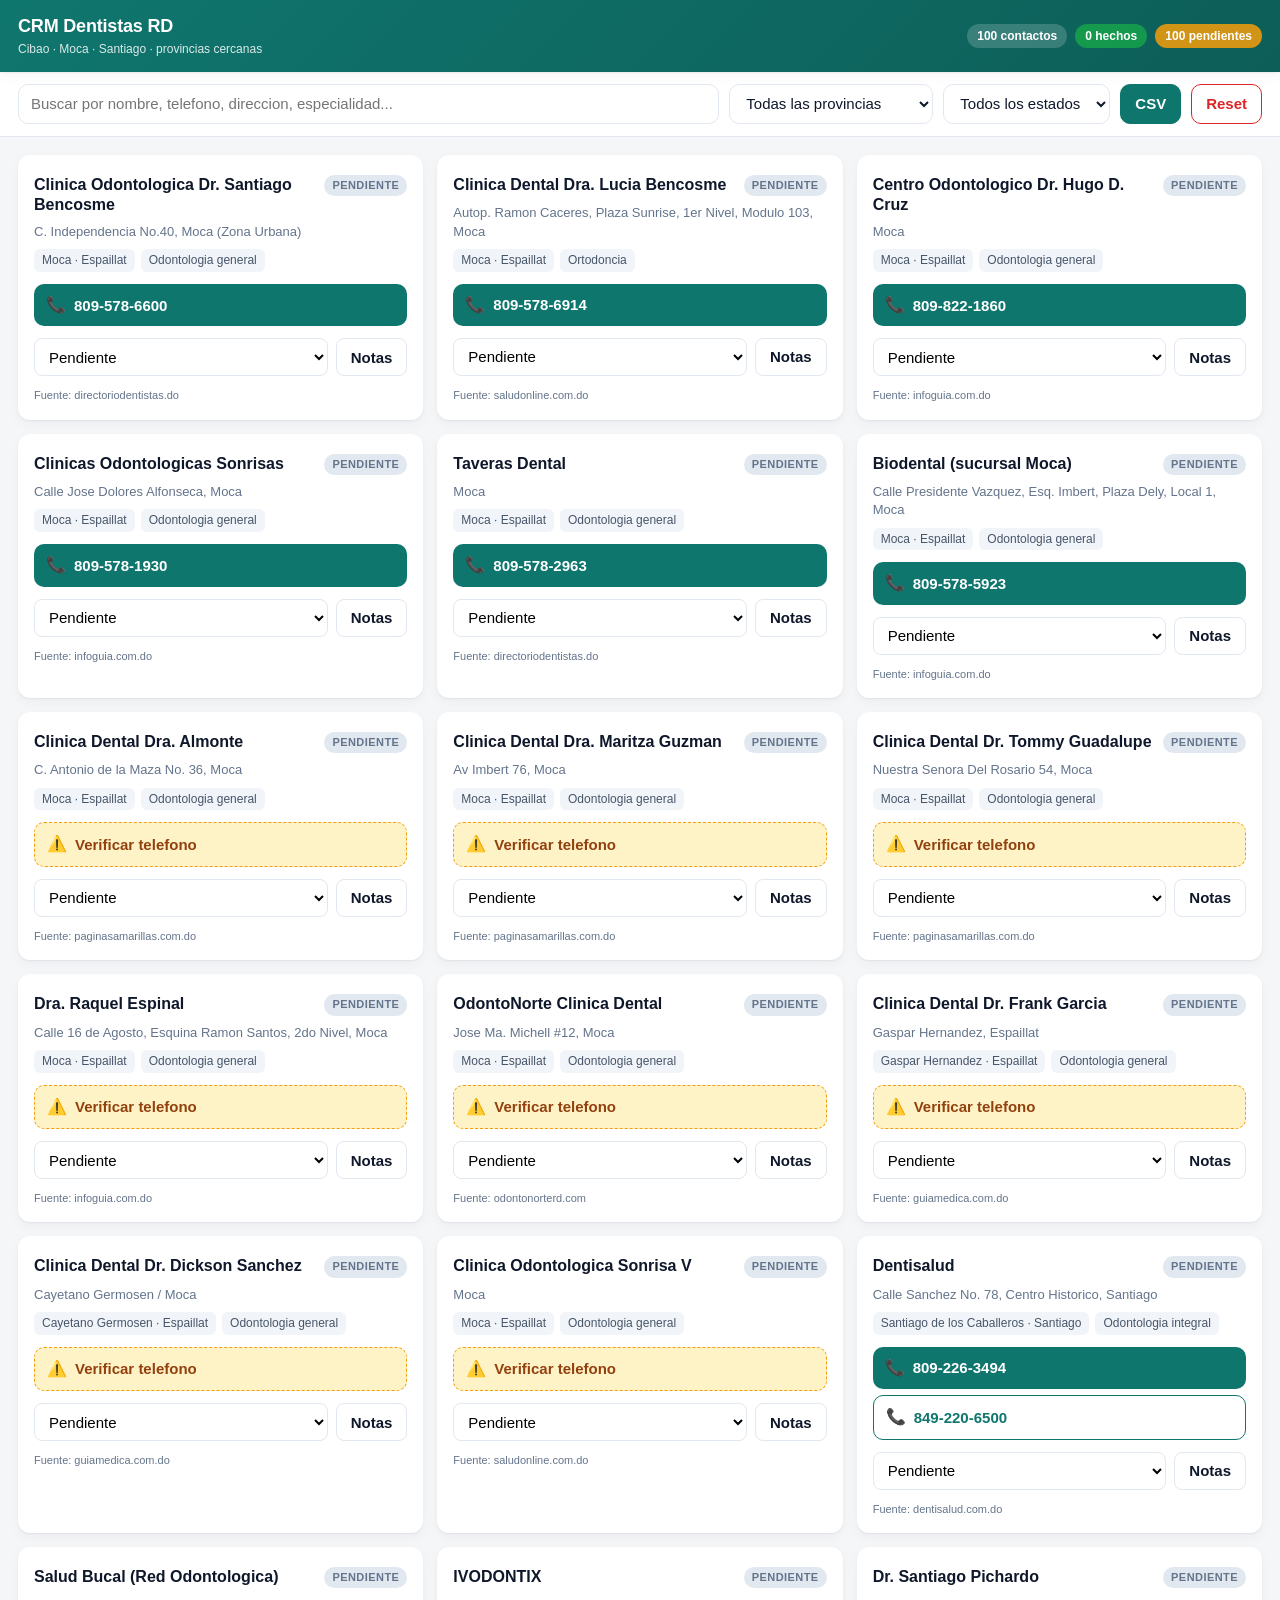
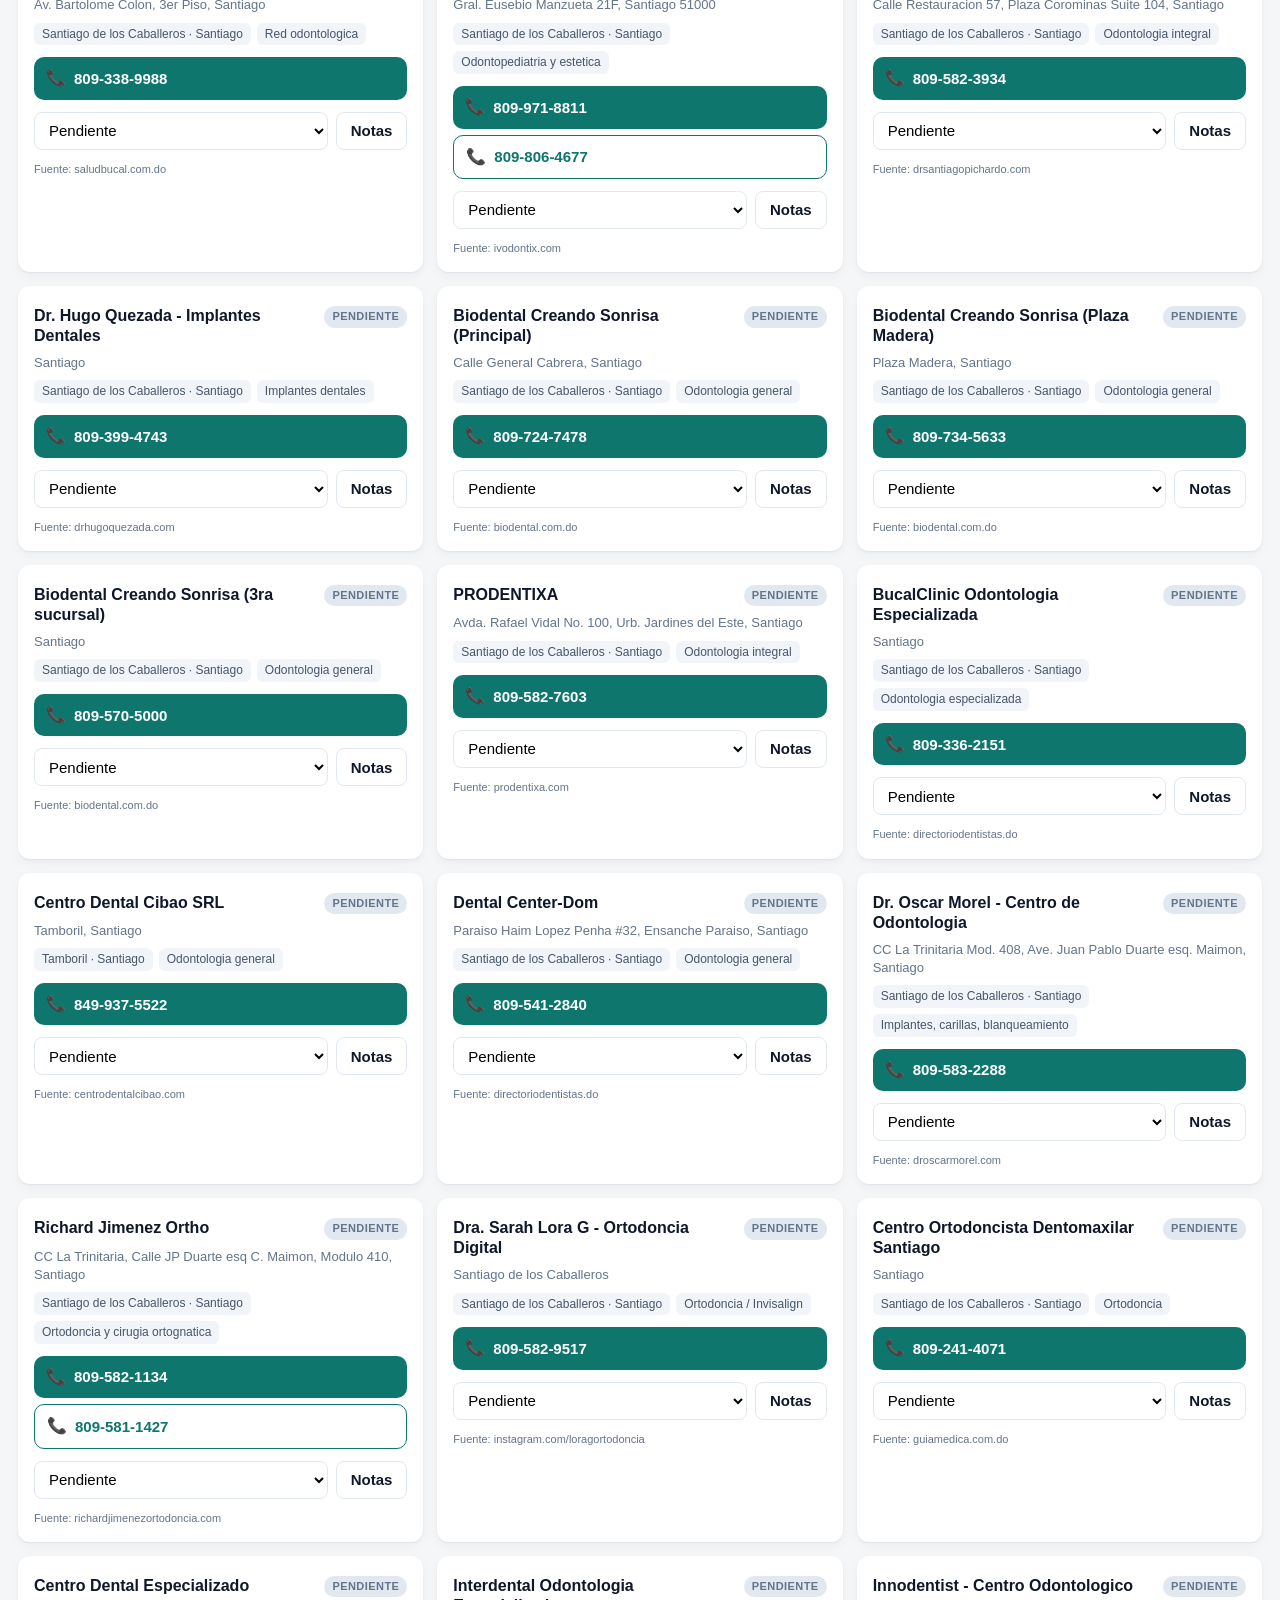
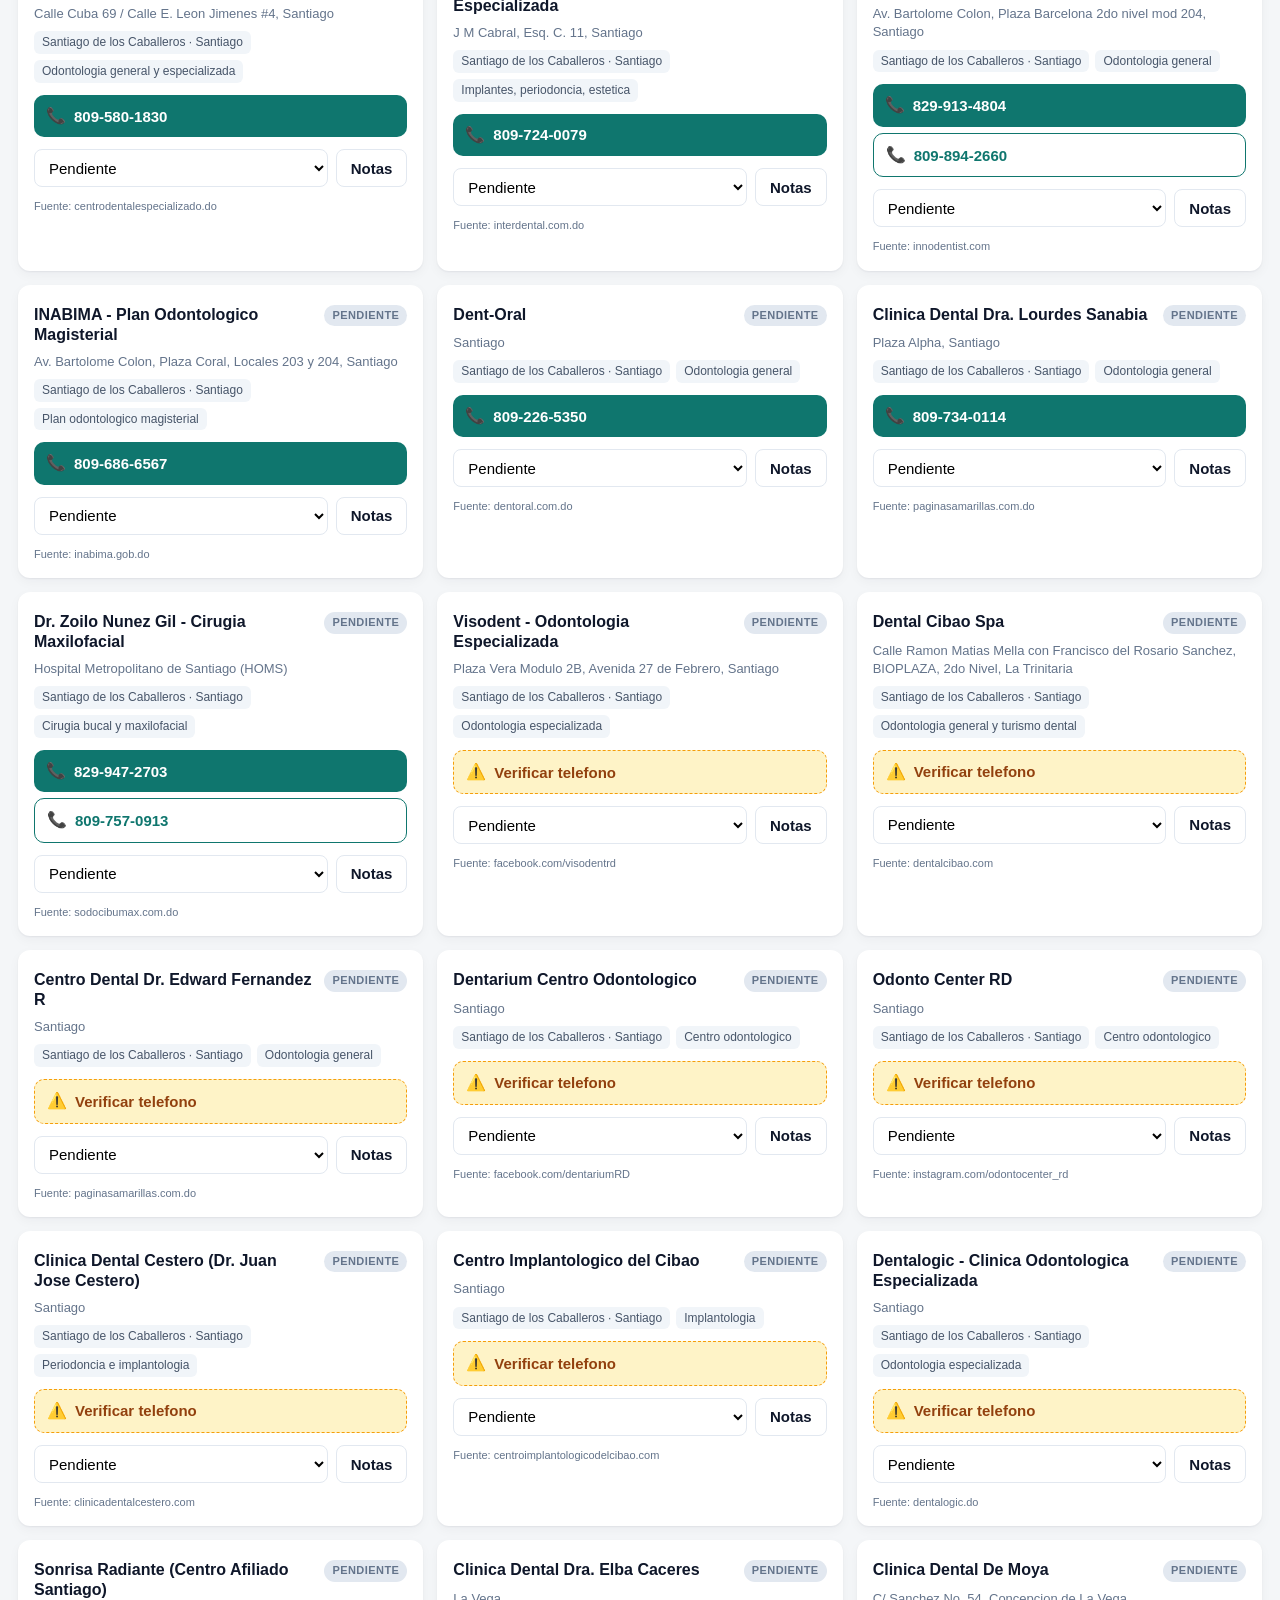
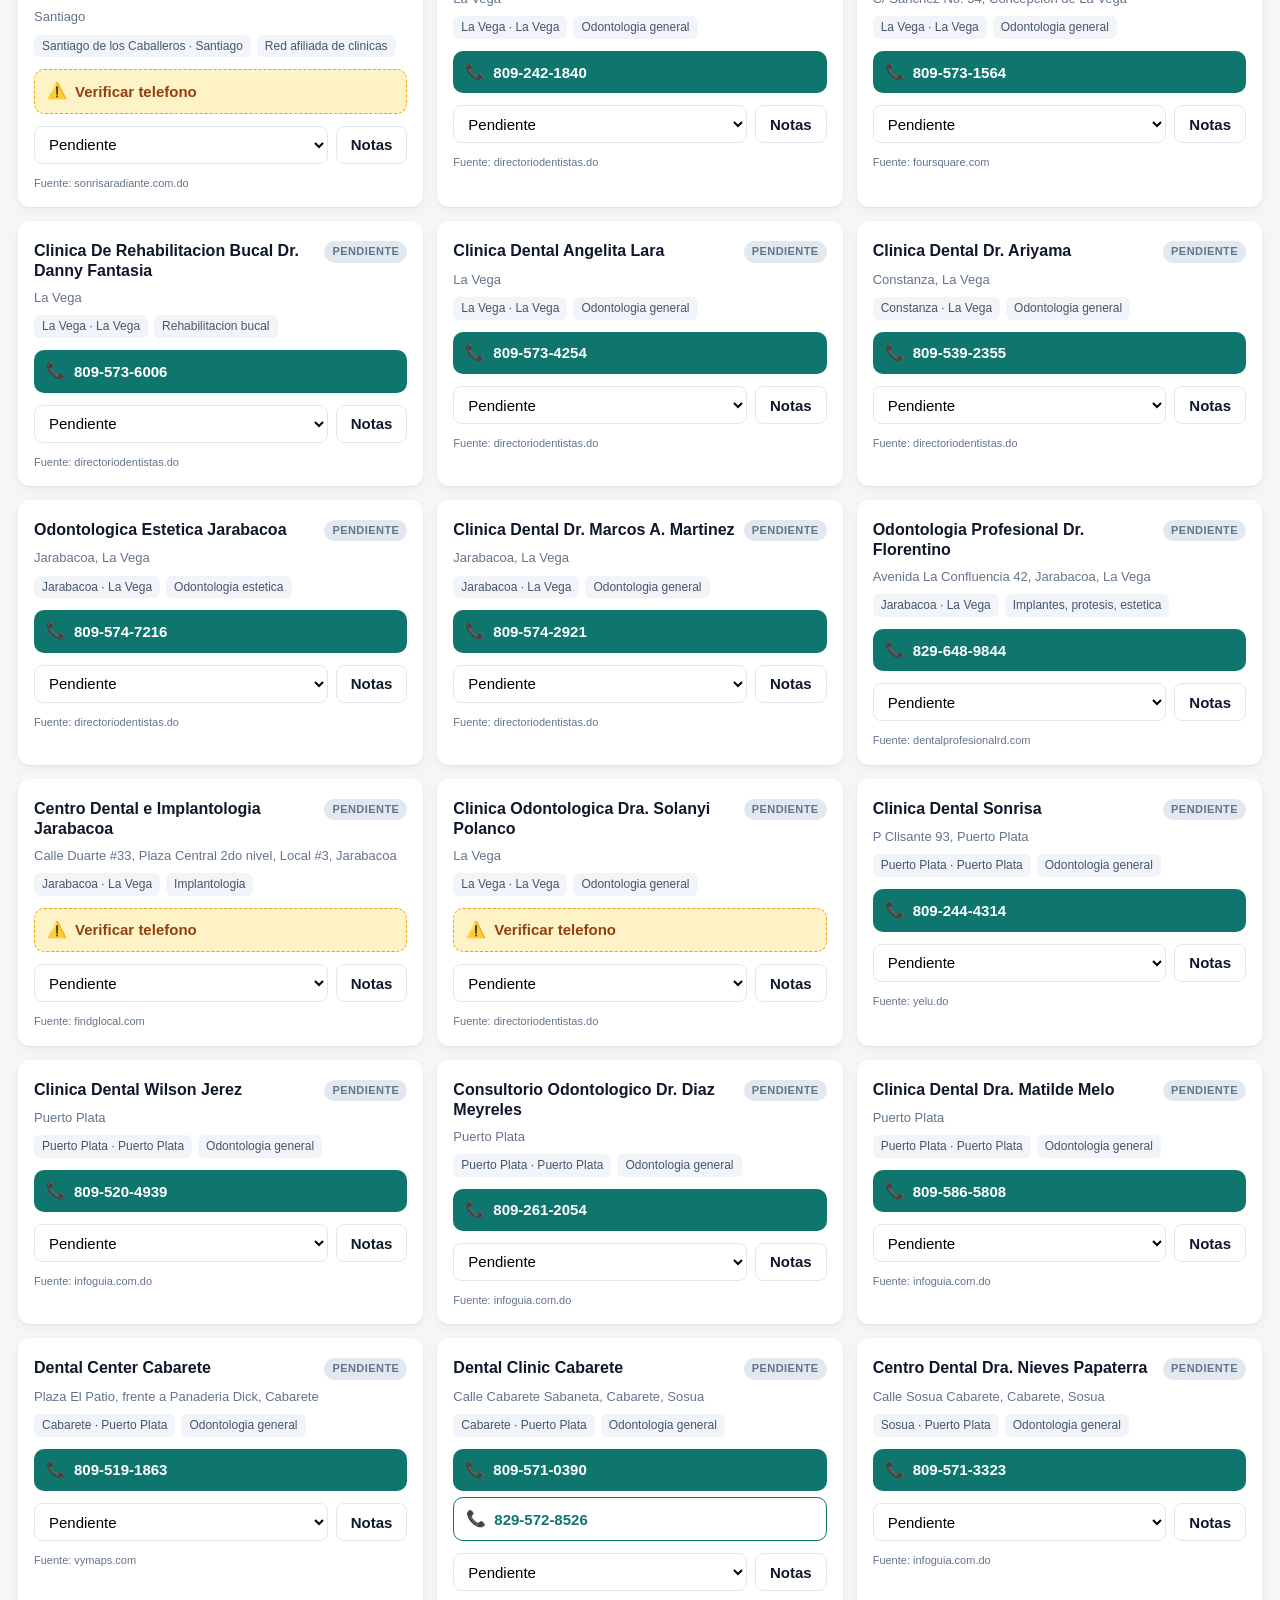
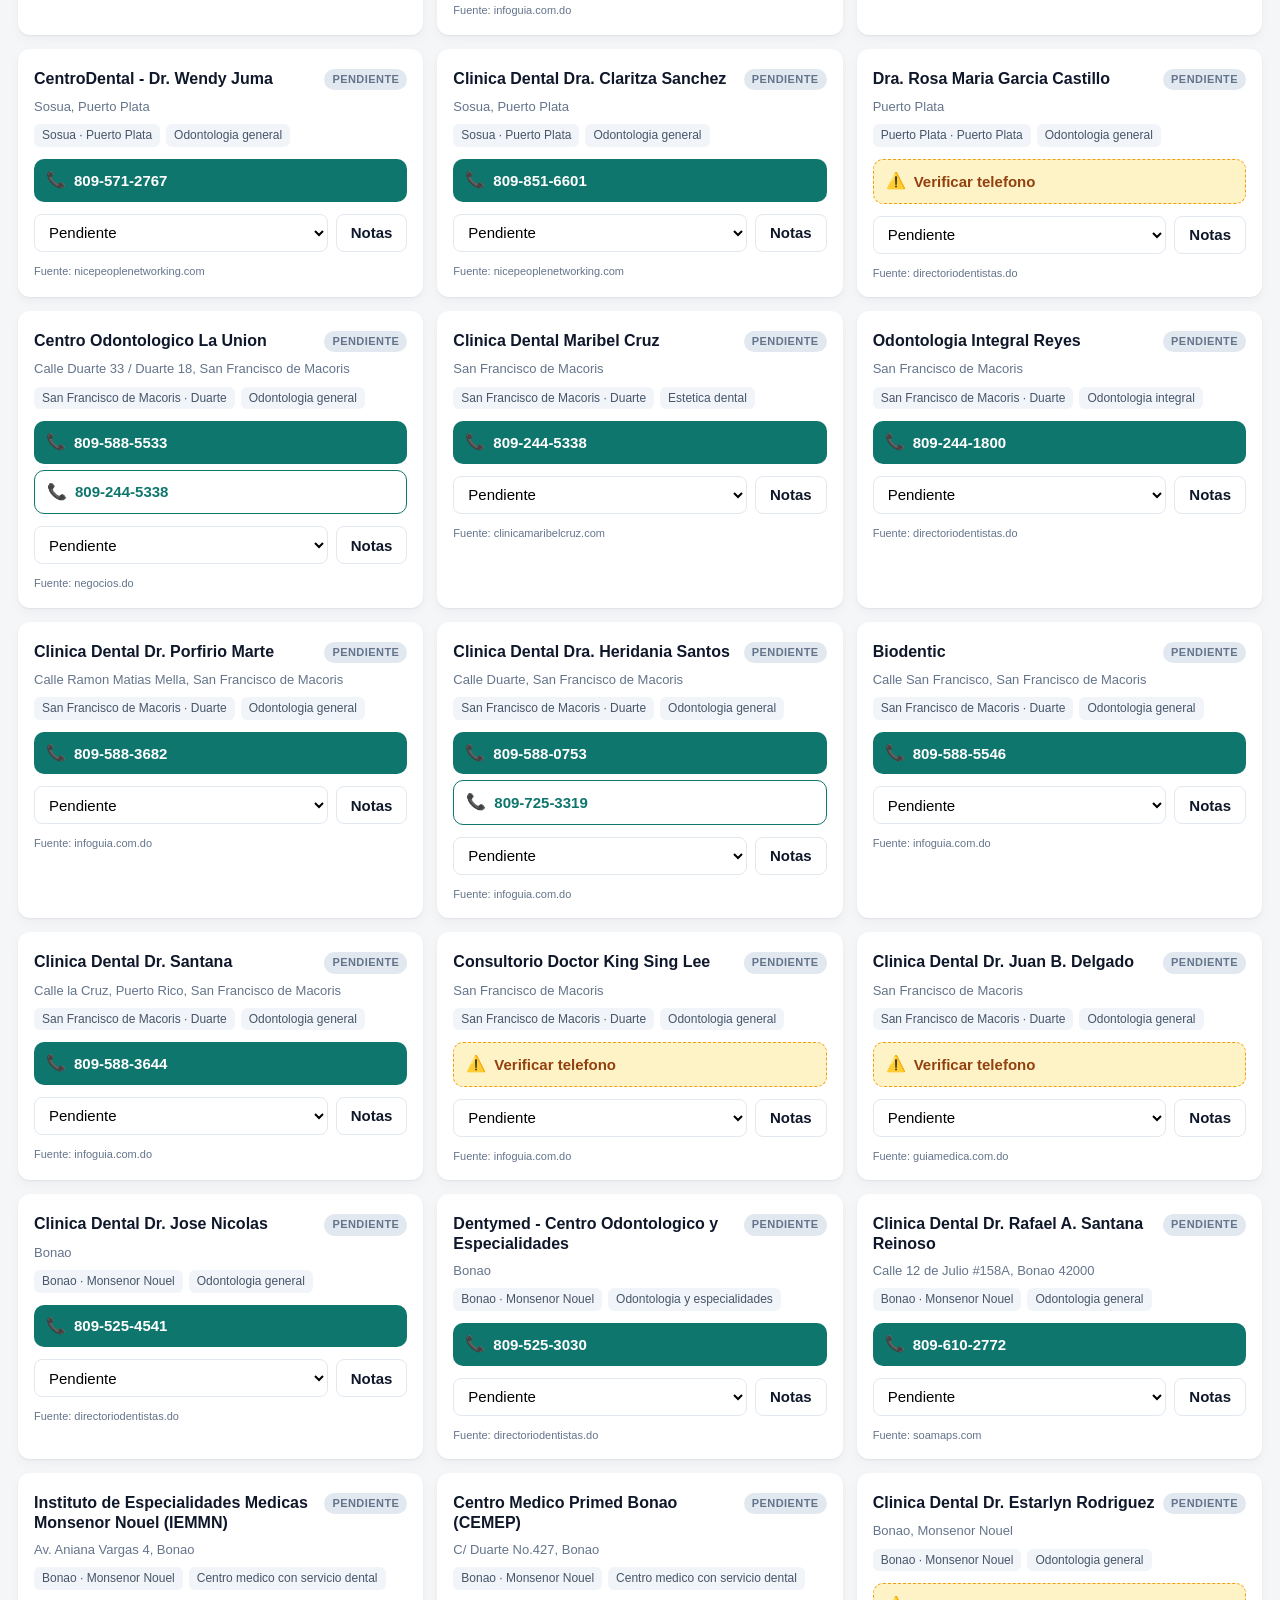
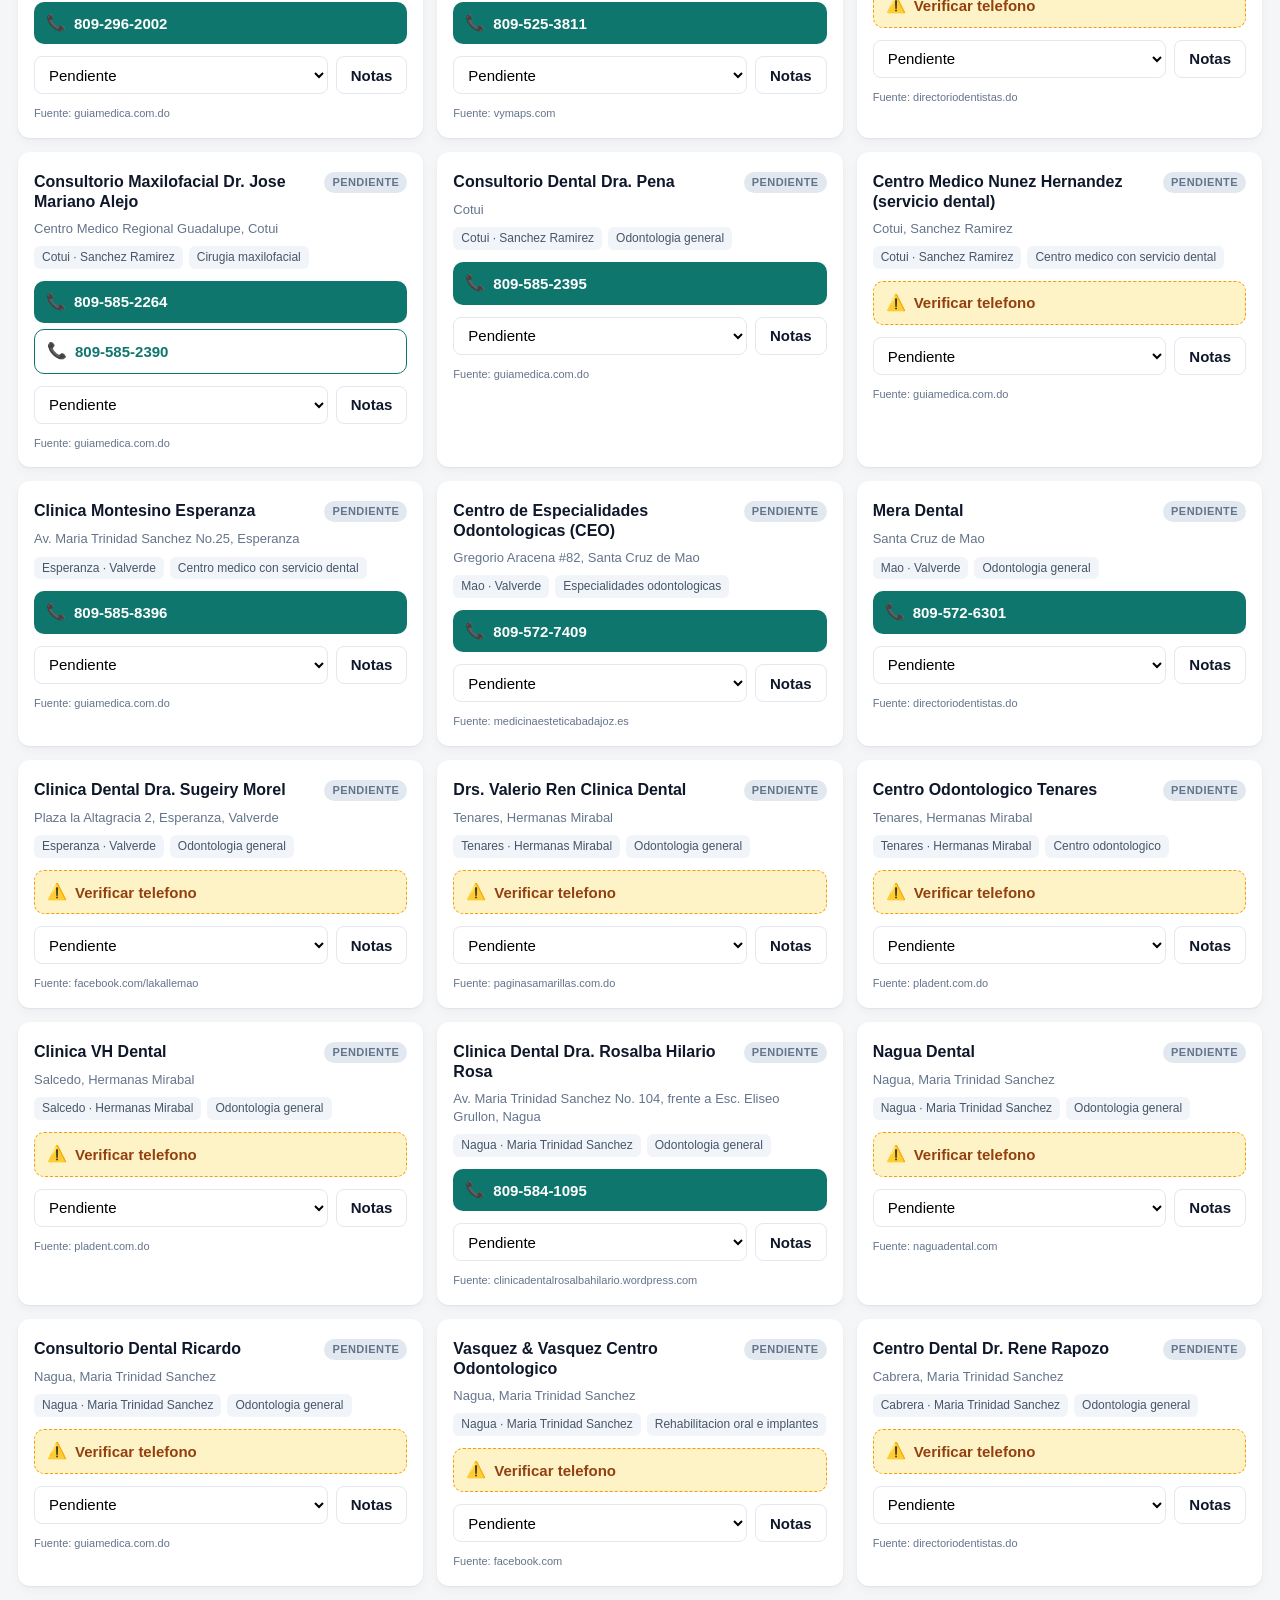
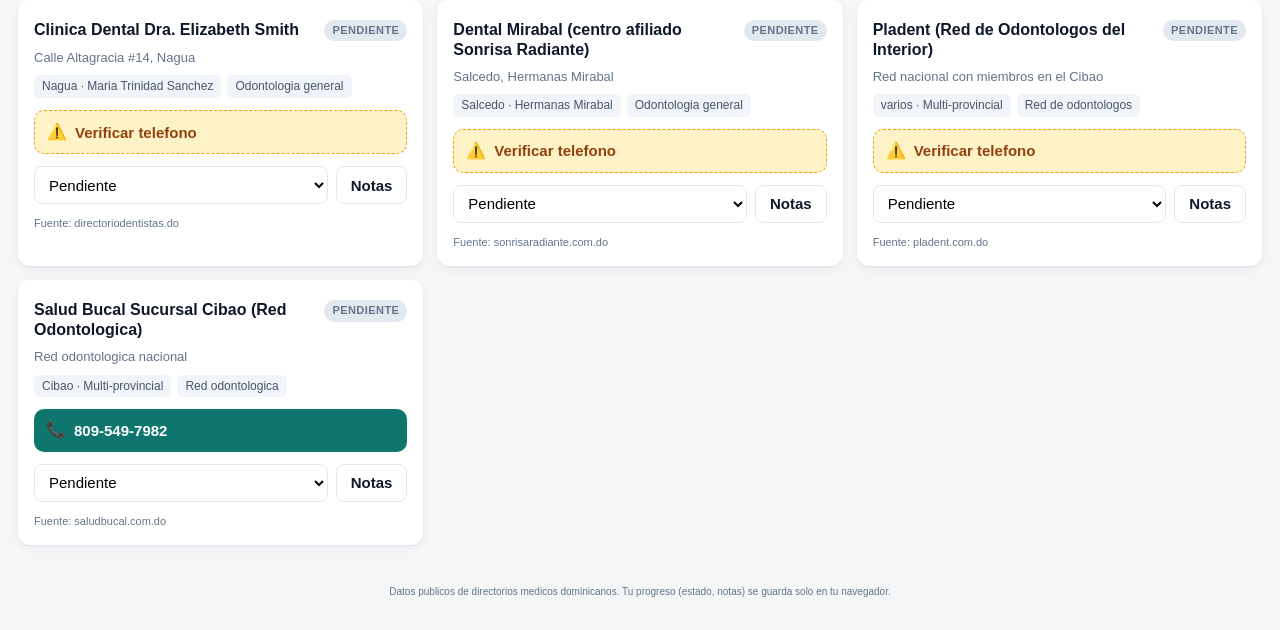
==== crm/crm-standalone.html @ d3da60c8 "Agregar crm-standalone.html (CRM en un solo archivo) Variante autocontenida: HTML+CSS+JS+dataset emb" ====
<!DOCTYPE html>
<html lang="es">
<head>
    <meta charset="UTF-8">
    <meta name="viewport" content="width=device-width, initial-scale=1.0, user-scalable=no">
    <meta name="theme-color" content="#0f766e">
    <title>CRM Dentistas RD &middot; Cibao</title>
    <link rel="icon" href="data:image/svg+xml,%3Csvg xmlns=%22http://www.w3.org/2000/svg%22 viewBox=%220 0 100 100%22%3E%3Ctext y=%22.9em%22 font-size=%2290%22%3E🦷%3C/text%3E%3C/svg%3E">
    <style>
:root {
    --bg: #f4f6f8;
    --surface: #ffffff;
    --text: #0f172a;
    --muted: #64748b;
    --border: #e2e8f0;
    --primary: #0f766e;
    --primary-dark: #0d5e58;
    --accent: #2563eb;
    --ok: #16a34a;
    --warn: #f59e0b;
    --danger: #dc2626;
    --info: #0ea5e9;
    --shadow: 0 1px 2px rgba(15, 23, 42, .06), 0 4px 12px rgba(15, 23, 42, .04);
    --radius: 12px;
}

* { box-sizing: border-box; }

html, body {
    margin: 0;
    padding: 0;
    background: var(--bg);
    color: var(--text);
    font-family: -apple-system, BlinkMacSystemFont, "Segoe UI", Roboto, Helvetica, Arial, sans-serif;
    font-size: 15px;
    line-height: 1.4;
}

.topbar {
    background: linear-gradient(135deg, var(--primary) 0%, var(--primary-dark) 100%);
    color: #fff;
    padding: 14px 18px;
    display: flex;
    flex-wrap: wrap;
    justify-content: space-between;
    align-items: center;
    gap: 12px;
    position: sticky;
    top: 0;
    z-index: 50;
    box-shadow: var(--shadow);
}

.topbar h1 {
    margin: 0;
    font-size: 18px;
    font-weight: 700;
    letter-spacing: -0.01em;
}

.topbar__tagline {
    display: block;
    font-size: 12px;
    opacity: 0.85;
    margin-top: 2px;
}

.topbar__stats {
    display: flex;
    gap: 8px;
    flex-wrap: wrap;
}

.stat {
    background: rgba(255, 255, 255, 0.18);
    padding: 4px 10px;
    border-radius: 999px;
    font-size: 12px;
    font-weight: 600;
}
.stat--ok    { background: rgba(22, 163, 74, .85); }
.stat--warn  { background: rgba(245, 158, 11, .85); }

.toolbar {
    background: var(--surface);
    padding: 12px 18px;
    display: flex;
    gap: 10px;
    flex-wrap: wrap;
    border-bottom: 1px solid var(--border);
    position: sticky;
    top: 62px;
    z-index: 40;
}

.toolbar__search,
.toolbar__select {
    height: 40px;
    padding: 0 12px;
    border: 1px solid var(--border);
    border-radius: 10px;
    background: #fff;
    font: inherit;
    color: var(--text);
    outline: none;
    transition: border-color .15s, box-shadow .15s;
}

.toolbar__search:focus,
.toolbar__select:focus {
    border-color: var(--primary);
    box-shadow: 0 0 0 3px rgba(15, 118, 110, .15);
}

.toolbar__search {
    flex: 1 1 320px;
    min-width: 220px;
}

.toolbar__btn {
    height: 40px;
    padding: 0 14px;
    border-radius: 10px;
    border: 1px solid var(--primary);
    background: var(--primary);
    color: #fff;
    font: inherit;
    font-weight: 600;
    cursor: pointer;
    transition: background .15s;
}
.toolbar__btn:hover { background: var(--primary-dark); }
.toolbar__btn--danger {
    background: #fff;
    color: var(--danger);
    border-color: var(--danger);
}
.toolbar__btn--danger:hover {
    background: var(--danger);
    color: #fff;
}

.grid {
    padding: 18px;
    display: grid;
    gap: 14px;
    grid-template-columns: repeat(auto-fill, minmax(320px, 1fr));
    max-width: 1400px;
    margin: 0 auto;
}

.card {
    background: var(--surface);
    border-radius: var(--radius);
    box-shadow: var(--shadow);
    padding: 16px;
    display: flex;
    flex-direction: column;
    gap: 8px;
    border-top: 4px solid transparent;
    transition: transform .12s, box-shadow .12s;
}
.card:hover { transform: translateY(-1px); box-shadow: 0 6px 18px rgba(15,23,42,.08); }

.card[data-estado="contactado"] { border-top-color: var(--info); }
.card[data-estado="agendado"]   { border-top-color: var(--ok); }
.card[data-estado="no_responde"]{ border-top-color: var(--warn); }
.card[data-estado="descartado"] { border-top-color: var(--danger); opacity: 0.7; }

.card__head {
    display: flex;
    justify-content: space-between;
    align-items: flex-start;
    gap: 8px;
}

.card__name {
    font-size: 16px;
    font-weight: 700;
    margin: 0;
    line-height: 1.25;
    color: var(--text);
}

.card__estado {
    font-size: 11px;
    font-weight: 700;
    padding: 3px 8px;
    border-radius: 999px;
    background: #e2e8f0;
    color: var(--muted);
    text-transform: uppercase;
    letter-spacing: 0.04em;
    white-space: nowrap;
    flex-shrink: 0;
}
.card[data-estado="contactado"]  .card__estado { background: rgba(14,165,233,.15); color: #0369a1; }
.card[data-estado="agendado"]    .card__estado { background: rgba(22,163,74,.15);  color: #166534; }
.card[data-estado="no_responde"] .card__estado { background: rgba(245,158,11,.18); color: #92400e; }
.card[data-estado="descartado"]  .card__estado { background: rgba(220,38,38,.15);  color: #991b1b; }

.card__direccion {
    color: var(--muted);
    margin: 0;
    font-size: 13px;
}

.card__meta {
    display: flex;
    gap: 6px;
    flex-wrap: wrap;
    margin: 0;
    font-size: 12px;
}

.card__meta span {
    background: #f1f5f9;
    color: #475569;
    padding: 3px 8px;
    border-radius: 6px;
    font-weight: 500;
}

.card__phones {
    display: flex;
    flex-direction: column;
    gap: 6px;
    margin-top: 4px;
}

.phone-link {
    display: flex;
    align-items: center;
    gap: 8px;
    padding: 10px 12px;
    background: var(--primary);
    color: #fff;
    text-decoration: none;
    border-radius: 10px;
    font-weight: 600;
    font-size: 15px;
    transition: background .15s, transform .1s;
}
.phone-link:hover  { background: var(--primary-dark); }
.phone-link:active { transform: scale(.98); }
.phone-link::before {
    content: "📞";
    font-size: 16px;
}
.phone-link--alt {
    background: #fff;
    color: var(--primary);
    border: 1px solid var(--primary);
}
.phone-link--alt:hover {
    background: var(--primary);
    color: #fff;
}
.phone-link--missing {
    background: #fef3c7;
    color: #92400e;
    cursor: not-allowed;
    pointer-events: none;
    border: 1px dashed #f59e0b;
}
.phone-link--missing::before { content: "⚠️"; }

.card__actions {
    display: flex;
    gap: 8px;
    margin-top: 4px;
}

.card__estadoSelect {
    flex: 1;
    height: 38px;
    padding: 0 10px;
    border: 1px solid var(--border);
    border-radius: 8px;
    background: #fff;
    font: inherit;
    cursor: pointer;
}

.card__notasBtn {
    height: 38px;
    padding: 0 14px;
    background: #fff;
    border: 1px solid var(--border);
    border-radius: 8px;
    font: inherit;
    font-weight: 600;
    color: var(--text);
    cursor: pointer;
}
.card__notasBtn:hover { background: #f1f5f9; }
.card__notasBtn[aria-pressed="true"] {
    background: var(--accent);
    color: #fff;
    border-color: var(--accent);
}

.card__notas {
    width: 100%;
    min-height: 70px;
    padding: 10px;
    border: 1px solid var(--border);
    border-radius: 8px;
    font: inherit;
    resize: vertical;
    margin-top: 4px;
}
.card__notas:focus {
    outline: none;
    border-color: var(--primary);
    box-shadow: 0 0 0 3px rgba(15, 118, 110, .15);
}

.card__fuente {
    color: var(--muted);
    font-size: 11px;
    margin-top: 4px;
}

.bottombar {
    text-align: center;
    color: var(--muted);
    padding: 20px 18px 30px;
    font-size: 12px;
}

.empty {
    grid-column: 1 / -1;
    text-align: center;
    color: var(--muted);
    padding: 60px 20px;
    font-size: 15px;
}

@media (max-width: 600px) {
    .topbar { padding: 12px 14px; }
    .topbar h1 { font-size: 16px; }
    .toolbar { padding: 10px 14px; top: 70px; }
    .grid { padding: 14px; gap: 12px; }
    .card { padding: 14px; }
    .card__name { font-size: 15px; }
}

</style>
</head>
<body>
    <header class="topbar">
        <div class="topbar__brand">
            <h1>CRM Dentistas RD</h1>
            <span class="topbar__tagline">Cibao &middot; Moca &middot; Santiago &middot; provincias cercanas</span>
        </div>
        <div class="topbar__stats">
            <span class="stat" id="statTotal">0 contactos</span>
            <span class="stat stat--ok" id="statHechos">0 hechos</span>
            <span class="stat stat--warn" id="statPendientes">0 pendientes</span>
        </div>
    </header>

    <section class="toolbar">
        <input
            type="search"
            id="search"
            class="toolbar__search"
            placeholder="Buscar por nombre, telefono, direccion, especialidad..."
            autocomplete="off">
        <select id="filterProvincia" class="toolbar__select"></select>
        <select id="filterEstado" class="toolbar__select">
            <option value="">Todos los estados</option>
            <option value="pendiente">Pendiente</option>
            <option value="contactado">Contactado</option>
            <option value="agendado">Agendado</option>
            <option value="no_responde">No responde</option>
            <option value="descartado">Descartado</option>
        </select>
        <button id="btnExport" class="toolbar__btn" title="Exportar a CSV">CSV</button>
        <button id="btnReset" class="toolbar__btn toolbar__btn--danger" title="Borrar mi historial">Reset</button>
    </section>

    <main id="grid" class="grid"></main>

    <template id="cardTemplate">
        <article class="card" data-id="">
            <header class="card__head">
                <h2 class="card__name"></h2>
                <span class="card__estado"></span>
            </header>
            <p class="card__direccion"></p>
            <p class="card__meta">
                <span class="card__provincia"></span>
                <span class="card__especialidad"></span>
            </p>
            <div class="card__phones"></div>
            <div class="card__actions">
                <select class="card__estadoSelect">
                    <option value="pendiente">Pendiente</option>
                    <option value="contactado">Contactado</option>
                    <option value="agendado">Agendado</option>
                    <option value="no_responde">No responde</option>
                    <option value="descartado">Descartado</option>
                </select>
                <button class="card__notasBtn">Notas</button>
            </div>
            <textarea class="card__notas" placeholder="Notas de la llamada..." hidden></textarea>
            <small class="card__fuente"></small>
        </article>
    </template>

    <footer class="bottombar">
        <small>
            Datos publicos de directorios medicos dominicanos.
            Tu progreso (estado, notas) se guarda solo en tu navegador.
        </small>
    </footer>

    <script id="dentistsData" type="application/json">{
  "generated": "2026-05-19",
  "total": 100,
  "fuentes": [
    "directoriodentistas.do",
    "paginasamarillas.com.do",
    "infoguia.com.do",
    "guiamedica.com.do",
    "yelu.do",
    "saludonline.com.do",
    "1411.com.do",
    "sitios oficiales de las clinicas"
  ],
  "nota": "Datos publicos recolectados de directorios medicos dominicanos. Telefonos marcados 'verificar' no aparecian explicitos en el snippet de la fuente — corrobora antes de llamar. Algunos sitios ofrecen WhatsApp tambien.",
  "dentistas": [
    {"id": 1, "nombre": "Clinica Odontologica Dr. Santiago Bencosme", "telefono": "809-578-6600", "telefono_alt": "", "direccion": "C. Independencia No.40, Moca (Zona Urbana)", "ciudad": "Moca", "provincia": "Espaillat", "especialidad": "Odontologia general", "fuente": "directoriodentistas.do"},
    {"id": 2, "nombre": "Clinica Dental Dra. Lucia Bencosme", "telefono": "809-578-6914", "telefono_alt": "", "direccion": "Autop. Ramon Caceres, Plaza Sunrise, 1er Nivel, Modulo 103, Moca", "ciudad": "Moca", "provincia": "Espaillat", "especialidad": "Ortodoncia", "fuente": "saludonline.com.do"},
    {"id": 3, "nombre": "Centro Odontologico Dr. Hugo D. Cruz", "telefono": "809-822-1860", "telefono_alt": "", "direccion": "Moca", "ciudad": "Moca", "provincia": "Espaillat", "especialidad": "Odontologia general", "fuente": "infoguia.com.do"},
    {"id": 4, "nombre": "Clinicas Odontologicas Sonrisas", "telefono": "809-578-1930", "telefono_alt": "", "direccion": "Calle Jose Dolores Alfonseca, Moca", "ciudad": "Moca", "provincia": "Espaillat", "especialidad": "Odontologia general", "fuente": "infoguia.com.do"},
    {"id": 5, "nombre": "Taveras Dental", "telefono": "809-578-2963", "telefono_alt": "", "direccion": "Moca", "ciudad": "Moca", "provincia": "Espaillat", "especialidad": "Odontologia general", "fuente": "directoriodentistas.do"},
    {"id": 6, "nombre": "Biodental (sucursal Moca)", "telefono": "809-578-5923", "telefono_alt": "", "direccion": "Calle Presidente Vazquez, Esq. Imbert, Plaza Dely, Local 1, Moca", "ciudad": "Moca", "provincia": "Espaillat", "especialidad": "Odontologia general", "fuente": "infoguia.com.do"},
    {"id": 7, "nombre": "Clinica Dental Dra. Almonte", "telefono": "verificar", "telefono_alt": "", "direccion": "C. Antonio de la Maza No. 36, Moca", "ciudad": "Moca", "provincia": "Espaillat", "especialidad": "Odontologia general", "fuente": "paginasamarillas.com.do"},
    {"id": 8, "nombre": "Clinica Dental Dra. Maritza Guzman", "telefono": "verificar", "telefono_alt": "", "direccion": "Av Imbert 76, Moca", "ciudad": "Moca", "provincia": "Espaillat", "especialidad": "Odontologia general", "fuente": "paginasamarillas.com.do"},
    {"id": 9, "nombre": "Clinica Dental Dr. Tommy Guadalupe", "telefono": "verificar", "telefono_alt": "", "direccion": "Nuestra Senora Del Rosario 54, Moca", "ciudad": "Moca", "provincia": "Espaillat", "especialidad": "Odontologia general", "fuente": "paginasamarillas.com.do"},
    {"id": 10, "nombre": "Dra. Raquel Espinal", "telefono": "verificar", "telefono_alt": "", "direccion": "Calle 16 de Agosto, Esquina Ramon Santos, 2do Nivel, Moca", "ciudad": "Moca", "provincia": "Espaillat", "especialidad": "Odontologia general", "fuente": "infoguia.com.do"},
    {"id": 11, "nombre": "OdontoNorte Clinica Dental", "telefono": "verificar", "telefono_alt": "", "direccion": "Jose Ma. Michell #12, Moca", "ciudad": "Moca", "provincia": "Espaillat", "especialidad": "Odontologia general", "fuente": "odontonorterd.com"},
    {"id": 12, "nombre": "Clinica Dental Dr. Frank Garcia", "telefono": "verificar", "telefono_alt": "", "direccion": "Gaspar Hernandez, Espaillat", "ciudad": "Gaspar Hernandez", "provincia": "Espaillat", "especialidad": "Odontologia general", "fuente": "guiamedica.com.do"},
    {"id": 13, "nombre": "Clinica Dental Dr. Dickson Sanchez", "telefono": "verificar", "telefono_alt": "", "direccion": "Cayetano Germosen / Moca", "ciudad": "Cayetano Germosen", "provincia": "Espaillat", "especialidad": "Odontologia general", "fuente": "guiamedica.com.do"},
    {"id": 14, "nombre": "Clinica Odontologica Sonrisa V", "telefono": "verificar", "telefono_alt": "", "direccion": "Moca", "ciudad": "Moca", "provincia": "Espaillat", "especialidad": "Odontologia general", "fuente": "saludonline.com.do"},

    {"id": 15, "nombre": "Dentisalud", "telefono": "809-226-3494", "telefono_alt": "849-220-6500", "direccion": "Calle Sanchez No. 78, Centro Historico, Santiago", "ciudad": "Santiago de los Caballeros", "provincia": "Santiago", "especialidad": "Odontologia integral", "fuente": "dentisalud.com.do"},
    {"id": 16, "nombre": "Salud Bucal (Red Odontologica)", "telefono": "809-338-9988", "telefono_alt": "", "direccion": "Av. Bartolome Colon, 3er Piso, Santiago", "ciudad": "Santiago de los Caballeros", "provincia": "Santiago", "especialidad": "Red odontologica", "fuente": "saludbucal.com.do"},
    {"id": 17, "nombre": "IVODONTIX", "telefono": "809-971-8811", "telefono_alt": "809-806-4677", "direccion": "Gral. Eusebio Manzueta 21F, Santiago 51000", "ciudad": "Santiago de los Caballeros", "provincia": "Santiago", "especialidad": "Odontopediatria y estetica", "fuente": "ivodontix.com"},
    {"id": 18, "nombre": "Dr. Santiago Pichardo", "telefono": "809-582-3934", "telefono_alt": "", "direccion": "Calle Restauracion 57, Plaza Corominas Suite 104, Santiago", "ciudad": "Santiago de los Caballeros", "provincia": "Santiago", "especialidad": "Odontologia integral", "fuente": "drsantiagopichardo.com"},
    {"id": 19, "nombre": "Dr. Hugo Quezada - Implantes Dentales", "telefono": "809-399-4743", "telefono_alt": "", "direccion": "Santiago", "ciudad": "Santiago de los Caballeros", "provincia": "Santiago", "especialidad": "Implantes dentales", "fuente": "drhugoquezada.com"},
    {"id": 20, "nombre": "Biodental Creando Sonrisa (Principal)", "telefono": "809-724-7478", "telefono_alt": "", "direccion": "Calle General Cabrera, Santiago", "ciudad": "Santiago de los Caballeros", "provincia": "Santiago", "especialidad": "Odontologia general", "fuente": "biodental.com.do"},
    {"id": 21, "nombre": "Biodental Creando Sonrisa (Plaza Madera)", "telefono": "809-734-5633", "telefono_alt": "", "direccion": "Plaza Madera, Santiago", "ciudad": "Santiago de los Caballeros", "provincia": "Santiago", "especialidad": "Odontologia general", "fuente": "biodental.com.do"},
    {"id": 22, "nombre": "Biodental Creando Sonrisa (3ra sucursal)", "telefono": "809-570-5000", "telefono_alt": "", "direccion": "Santiago", "ciudad": "Santiago de los Caballeros", "provincia": "Santiago", "especialidad": "Odontologia general", "fuente": "biodental.com.do"},
    {"id": 23, "nombre": "PRODENTIXA", "telefono": "809-582-7603", "telefono_alt": "", "direccion": "Avda. Rafael Vidal No. 100, Urb. Jardines del Este, Santiago", "ciudad": "Santiago de los Caballeros", "provincia": "Santiago", "especialidad": "Odontologia integral", "fuente": "prodentixa.com"},
    {"id": 24, "nombre": "BucalClinic Odontologia Especializada", "telefono": "809-336-2151", "telefono_alt": "", "direccion": "Santiago", "ciudad": "Santiago de los Caballeros", "provincia": "Santiago", "especialidad": "Odontologia especializada", "fuente": "directoriodentistas.do"},
    {"id": 25, "nombre": "Centro Dental Cibao SRL", "telefono": "849-937-5522", "telefono_alt": "", "direccion": "Tamboril, Santiago", "ciudad": "Tamboril", "provincia": "Santiago", "especialidad": "Odontologia general", "fuente": "centrodentalcibao.com"},
    {"id": 26, "nombre": "Dental Center-Dom", "telefono": "809-541-2840", "telefono_alt": "", "direccion": "Paraiso Haim Lopez Penha #32, Ensanche Paraiso, Santiago", "ciudad": "Santiago de los Caballeros", "provincia": "Santiago", "especialidad": "Odontologia general", "fuente": "directoriodentistas.do"},
    {"id": 27, "nombre": "Dr. Oscar Morel - Centro de Odontologia", "telefono": "809-583-2288", "telefono_alt": "", "direccion": "CC La Trinitaria Mod. 408, Ave. Juan Pablo Duarte esq. Maimon, Santiago", "ciudad": "Santiago de los Caballeros", "provincia": "Santiago", "especialidad": "Implantes, carillas, blanqueamiento", "fuente": "droscarmorel.com"},
    {"id": 28, "nombre": "Richard Jimenez Ortho", "telefono": "809-582-1134", "telefono_alt": "809-581-1427", "direccion": "CC La Trinitaria, Calle JP Duarte esq C. Maimon, Modulo 410, Santiago", "ciudad": "Santiago de los Caballeros", "provincia": "Santiago", "especialidad": "Ortodoncia y cirugia ortognatica", "fuente": "richardjimenezortodoncia.com"},
    {"id": 29, "nombre": "Dra. Sarah Lora G - Ortodoncia Digital", "telefono": "809-582-9517", "telefono_alt": "", "direccion": "Santiago de los Caballeros", "ciudad": "Santiago de los Caballeros", "provincia": "Santiago", "especialidad": "Ortodoncia / Invisalign", "fuente": "instagram.com/loragortodoncia"},
    {"id": 30, "nombre": "Centro Ortodoncista Dentomaxilar Santiago", "telefono": "809-241-4071", "telefono_alt": "", "direccion": "Santiago", "ciudad": "Santiago de los Caballeros", "provincia": "Santiago", "especialidad": "Ortodoncia", "fuente": "guiamedica.com.do"},
    {"id": 31, "nombre": "Centro Dental Especializado", "telefono": "809-580-1830", "telefono_alt": "", "direccion": "Calle Cuba 69 / Calle E. Leon Jimenes #4, Santiago", "ciudad": "Santiago de los Caballeros", "provincia": "Santiago", "especialidad": "Odontologia general y especializada", "fuente": "centrodentalespecializado.do"},
    {"id": 32, "nombre": "Interdental Odontologia Especializada", "telefono": "809-724-0079", "telefono_alt": "", "direccion": "J M Cabral, Esq. C. 11, Santiago", "ciudad": "Santiago de los Caballeros", "provincia": "Santiago", "especialidad": "Implantes, periodoncia, estetica", "fuente": "interdental.com.do"},
    {"id": 33, "nombre": "Innodentist - Centro Odontologico", "telefono": "829-913-4804", "telefono_alt": "809-894-2660", "direccion": "Av. Bartolome Colon, Plaza Barcelona 2do nivel mod 204, Santiago", "ciudad": "Santiago de los Caballeros", "provincia": "Santiago", "especialidad": "Odontologia general", "fuente": "innodentist.com"},
    {"id": 34, "nombre": "INABIMA - Plan Odontologico Magisterial", "telefono": "809-686-6567", "telefono_alt": "", "direccion": "Av. Bartolome Colon, Plaza Coral, Locales 203 y 204, Santiago", "ciudad": "Santiago de los Caballeros", "provincia": "Santiago", "especialidad": "Plan odontologico magisterial", "fuente": "inabima.gob.do"},
    {"id": 35, "nombre": "Dent-Oral", "telefono": "809-226-5350", "telefono_alt": "", "direccion": "Santiago", "ciudad": "Santiago de los Caballeros", "provincia": "Santiago", "especialidad": "Odontologia general", "fuente": "dentoral.com.do"},
    {"id": 36, "nombre": "Clinica Dental Dra. Lourdes Sanabia", "telefono": "809-734-0114", "telefono_alt": "", "direccion": "Plaza Alpha, Santiago", "ciudad": "Santiago de los Caballeros", "provincia": "Santiago", "especialidad": "Odontologia general", "fuente": "paginasamarillas.com.do"},
    {"id": 37, "nombre": "Dr. Zoilo Nunez Gil - Cirugia Maxilofacial", "telefono": "829-947-2703", "telefono_alt": "809-757-0913", "direccion": "Hospital Metropolitano de Santiago (HOMS)", "ciudad": "Santiago de los Caballeros", "provincia": "Santiago", "especialidad": "Cirugia bucal y maxilofacial", "fuente": "sodocibumax.com.do"},
    {"id": 38, "nombre": "Visodent - Odontologia Especializada", "telefono": "verificar", "telefono_alt": "", "direccion": "Plaza Vera Modulo 2B, Avenida 27 de Febrero, Santiago", "ciudad": "Santiago de los Caballeros", "provincia": "Santiago", "especialidad": "Odontologia especializada", "fuente": "facebook.com/visodentrd"},
    {"id": 39, "nombre": "Dental Cibao Spa", "telefono": "verificar", "telefono_alt": "", "direccion": "Calle Ramon Matias Mella con Francisco del Rosario Sanchez, BIOPLAZA, 2do Nivel, La Trinitaria", "ciudad": "Santiago de los Caballeros", "provincia": "Santiago", "especialidad": "Odontologia general y turismo dental", "fuente": "dentalcibao.com"},
    {"id": 40, "nombre": "Centro Dental Dr. Edward Fernandez R", "telefono": "verificar", "telefono_alt": "", "direccion": "Santiago", "ciudad": "Santiago de los Caballeros", "provincia": "Santiago", "especialidad": "Odontologia general", "fuente": "paginasamarillas.com.do"},
    {"id": 41, "nombre": "Dentarium Centro Odontologico", "telefono": "verificar", "telefono_alt": "", "direccion": "Santiago", "ciudad": "Santiago de los Caballeros", "provincia": "Santiago", "especialidad": "Centro odontologico", "fuente": "facebook.com/dentariumRD"},
    {"id": 42, "nombre": "Odonto Center RD", "telefono": "verificar", "telefono_alt": "", "direccion": "Santiago", "ciudad": "Santiago de los Caballeros", "provincia": "Santiago", "especialidad": "Centro odontologico", "fuente": "instagram.com/odontocenter_rd"},
    {"id": 43, "nombre": "Clinica Dental Cestero (Dr. Juan Jose Cestero)", "telefono": "verificar", "telefono_alt": "", "direccion": "Santiago", "ciudad": "Santiago de los Caballeros", "provincia": "Santiago", "especialidad": "Periodoncia e implantologia", "fuente": "clinicadentalcestero.com"},
    {"id": 44, "nombre": "Centro Implantologico del Cibao", "telefono": "verificar", "telefono_alt": "", "direccion": "Santiago", "ciudad": "Santiago de los Caballeros", "provincia": "Santiago", "especialidad": "Implantologia", "fuente": "centroimplantologicodelcibao.com"},
    {"id": 45, "nombre": "Dentalogic - Clinica Odontologica Especializada", "telefono": "verificar", "telefono_alt": "", "direccion": "Santiago", "ciudad": "Santiago de los Caballeros", "provincia": "Santiago", "especialidad": "Odontologia especializada", "fuente": "dentalogic.do"},
    {"id": 46, "nombre": "Sonrisa Radiante (Centro Afiliado Santiago)", "telefono": "verificar", "telefono_alt": "", "direccion": "Santiago", "ciudad": "Santiago de los Caballeros", "provincia": "Santiago", "especialidad": "Red afiliada de clinicas", "fuente": "sonrisaradiante.com.do"},

    {"id": 47, "nombre": "Clinica Dental Dra. Elba Caceres", "telefono": "809-242-1840", "telefono_alt": "", "direccion": "La Vega", "ciudad": "La Vega", "provincia": "La Vega", "especialidad": "Odontologia general", "fuente": "directoriodentistas.do"},
    {"id": 48, "nombre": "Clinica Dental De Moya", "telefono": "809-573-1564", "telefono_alt": "", "direccion": "C/ Sanchez No. 54, Concepcion de La Vega", "ciudad": "La Vega", "provincia": "La Vega", "especialidad": "Odontologia general", "fuente": "foursquare.com"},
    {"id": 49, "nombre": "Clinica De Rehabilitacion Bucal Dr. Danny Fantasia", "telefono": "809-573-6006", "telefono_alt": "", "direccion": "La Vega", "ciudad": "La Vega", "provincia": "La Vega", "especialidad": "Rehabilitacion bucal", "fuente": "directoriodentistas.do"},
    {"id": 50, "nombre": "Clinica Dental Angelita Lara", "telefono": "809-573-4254", "telefono_alt": "", "direccion": "La Vega", "ciudad": "La Vega", "provincia": "La Vega", "especialidad": "Odontologia general", "fuente": "directoriodentistas.do"},
    {"id": 51, "nombre": "Clinica Dental Dr. Ariyama", "telefono": "809-539-2355", "telefono_alt": "", "direccion": "Constanza, La Vega", "ciudad": "Constanza", "provincia": "La Vega", "especialidad": "Odontologia general", "fuente": "directoriodentistas.do"},
    {"id": 52, "nombre": "Odontologica Estetica Jarabacoa", "telefono": "809-574-7216", "telefono_alt": "", "direccion": "Jarabacoa, La Vega", "ciudad": "Jarabacoa", "provincia": "La Vega", "especialidad": "Odontologia estetica", "fuente": "directoriodentistas.do"},
    {"id": 53, "nombre": "Clinica Dental Dr. Marcos A. Martinez", "telefono": "809-574-2921", "telefono_alt": "", "direccion": "Jarabacoa, La Vega", "ciudad": "Jarabacoa", "provincia": "La Vega", "especialidad": "Odontologia general", "fuente": "directoriodentistas.do"},
    {"id": 54, "nombre": "Odontologia Profesional Dr. Florentino", "telefono": "829-648-9844", "telefono_alt": "", "direccion": "Avenida La Confluencia 42, Jarabacoa, La Vega", "ciudad": "Jarabacoa", "provincia": "La Vega", "especialidad": "Implantes, protesis, estetica", "fuente": "dentalprofesionalrd.com"},
    {"id": 55, "nombre": "Centro Dental e Implantologia Jarabacoa", "telefono": "verificar", "telefono_alt": "", "direccion": "Calle Duarte #33, Plaza Central 2do nivel, Local #3, Jarabacoa", "ciudad": "Jarabacoa", "provincia": "La Vega", "especialidad": "Implantologia", "fuente": "findglocal.com"},
    {"id": 56, "nombre": "Clinica Odontologica Dra. Solanyi Polanco", "telefono": "verificar", "telefono_alt": "", "direccion": "La Vega", "ciudad": "La Vega", "provincia": "La Vega", "especialidad": "Odontologia general", "fuente": "directoriodentistas.do"},

    {"id": 57, "nombre": "Clinica Dental Sonrisa", "telefono": "809-244-4314", "telefono_alt": "", "direccion": "P Clisante 93, Puerto Plata", "ciudad": "Puerto Plata", "provincia": "Puerto Plata", "especialidad": "Odontologia general", "fuente": "yelu.do"},
    {"id": 58, "nombre": "Clinica Dental Wilson Jerez", "telefono": "809-520-4939", "telefono_alt": "", "direccion": "Puerto Plata", "ciudad": "Puerto Plata", "provincia": "Puerto Plata", "especialidad": "Odontologia general", "fuente": "infoguia.com.do"},
    {"id": 59, "nombre": "Consultorio Odontologico Dr. Diaz Meyreles", "telefono": "809-261-2054", "telefono_alt": "", "direccion": "Puerto Plata", "ciudad": "Puerto Plata", "provincia": "Puerto Plata", "especialidad": "Odontologia general", "fuente": "infoguia.com.do"},
    {"id": 60, "nombre": "Clinica Dental Dra. Matilde Melo", "telefono": "809-586-5808", "telefono_alt": "", "direccion": "Puerto Plata", "ciudad": "Puerto Plata", "provincia": "Puerto Plata", "especialidad": "Odontologia general", "fuente": "infoguia.com.do"},
    {"id": 61, "nombre": "Dental Center Cabarete", "telefono": "809-519-1863", "telefono_alt": "", "direccion": "Plaza El Patio, frente a Panaderia Dick, Cabarete", "ciudad": "Cabarete", "provincia": "Puerto Plata", "especialidad": "Odontologia general", "fuente": "vymaps.com"},
    {"id": 62, "nombre": "Dental Clinic Cabarete", "telefono": "809-571-0390", "telefono_alt": "829-572-8526", "direccion": "Calle Cabarete Sabaneta, Cabarete, Sosua", "ciudad": "Cabarete", "provincia": "Puerto Plata", "especialidad": "Odontologia general", "fuente": "infoguia.com.do"},
    {"id": 63, "nombre": "Centro Dental Dra. Nieves Papaterra", "telefono": "809-571-3323", "telefono_alt": "", "direccion": "Calle Sosua Cabarete, Cabarete, Sosua", "ciudad": "Sosua", "provincia": "Puerto Plata", "especialidad": "Odontologia general", "fuente": "infoguia.com.do"},
    {"id": 64, "nombre": "CentroDental - Dr. Wendy Juma", "telefono": "809-571-2767", "telefono_alt": "", "direccion": "Sosua, Puerto Plata", "ciudad": "Sosua", "provincia": "Puerto Plata", "especialidad": "Odontologia general", "fuente": "nicepeoplenetworking.com"},
    {"id": 65, "nombre": "Clinica Dental Dra. Claritza Sanchez", "telefono": "809-851-6601", "telefono_alt": "", "direccion": "Sosua, Puerto Plata", "ciudad": "Sosua", "provincia": "Puerto Plata", "especialidad": "Odontologia general", "fuente": "nicepeoplenetworking.com"},
    {"id": 66, "nombre": "Dra. Rosa Maria Garcia Castillo", "telefono": "verificar", "telefono_alt": "", "direccion": "Puerto Plata", "ciudad": "Puerto Plata", "provincia": "Puerto Plata", "especialidad": "Odontologia general", "fuente": "directoriodentistas.do"},

    {"id": 67, "nombre": "Centro Odontologico La Union", "telefono": "809-588-5533", "telefono_alt": "809-244-5338", "direccion": "Calle Duarte 33 / Duarte 18, San Francisco de Macoris", "ciudad": "San Francisco de Macoris", "provincia": "Duarte", "especialidad": "Odontologia general", "fuente": "negocios.do"},
    {"id": 68, "nombre": "Clinica Dental Maribel Cruz", "telefono": "809-244-5338", "telefono_alt": "", "direccion": "San Francisco de Macoris", "ciudad": "San Francisco de Macoris", "provincia": "Duarte", "especialidad": "Estetica dental", "fuente": "clinicamaribelcruz.com"},
    {"id": 69, "nombre": "Odontologia Integral Reyes", "telefono": "809-244-1800", "telefono_alt": "", "direccion": "San Francisco de Macoris", "ciudad": "San Francisco de Macoris", "provincia": "Duarte", "especialidad": "Odontologia integral", "fuente": "directoriodentistas.do"},
    {"id": 70, "nombre": "Clinica Dental Dr. Porfirio Marte", "telefono": "809-588-3682", "telefono_alt": "", "direccion": "Calle Ramon Matias Mella, San Francisco de Macoris", "ciudad": "San Francisco de Macoris", "provincia": "Duarte", "especialidad": "Odontologia general", "fuente": "infoguia.com.do"},
    {"id": 71, "nombre": "Clinica Dental Dra. Heridania Santos", "telefono": "809-588-0753", "telefono_alt": "809-725-3319", "direccion": "Calle Duarte, San Francisco de Macoris", "ciudad": "San Francisco de Macoris", "provincia": "Duarte", "especialidad": "Odontologia general", "fuente": "infoguia.com.do"},
    {"id": 72, "nombre": "Biodentic", "telefono": "809-588-5546", "telefono_alt": "", "direccion": "Calle San Francisco, San Francisco de Macoris", "ciudad": "San Francisco de Macoris", "provincia": "Duarte", "especialidad": "Odontologia general", "fuente": "infoguia.com.do"},
    {"id": 73, "nombre": "Clinica Dental Dr. Santana", "telefono": "809-588-3644", "telefono_alt": "", "direccion": "Calle la Cruz, Puerto Rico, San Francisco de Macoris", "ciudad": "San Francisco de Macoris", "provincia": "Duarte", "especialidad": "Odontologia general", "fuente": "infoguia.com.do"},
    {"id": 74, "nombre": "Consultorio Doctor King Sing Lee", "telefono": "verificar", "telefono_alt": "", "direccion": "San Francisco de Macoris", "ciudad": "San Francisco de Macoris", "provincia": "Duarte", "especialidad": "Odontologia general", "fuente": "infoguia.com.do"},
    {"id": 75, "nombre": "Clinica Dental Dr. Juan B. Delgado", "telefono": "verificar", "telefono_alt": "", "direccion": "San Francisco de Macoris", "ciudad": "San Francisco de Macoris", "provincia": "Duarte", "especialidad": "Odontologia general", "fuente": "guiamedica.com.do"},

    {"id": 76, "nombre": "Clinica Dental Dr. Jose Nicolas", "telefono": "809-525-4541", "telefono_alt": "", "direccion": "Bonao", "ciudad": "Bonao", "provincia": "Monsenor Nouel", "especialidad": "Odontologia general", "fuente": "directoriodentistas.do"},
    {"id": 77, "nombre": "Dentymed - Centro Odontologico y Especialidades", "telefono": "809-525-3030", "telefono_alt": "", "direccion": "Bonao", "ciudad": "Bonao", "provincia": "Monsenor Nouel", "especialidad": "Odontologia y especialidades", "fuente": "directoriodentistas.do"},
    {"id": 78, "nombre": "Clinica Dental Dr. Rafael A. Santana Reinoso", "telefono": "809-610-2772", "telefono_alt": "", "direccion": "Calle 12 de Julio #158A, Bonao 42000", "ciudad": "Bonao", "provincia": "Monsenor Nouel", "especialidad": "Odontologia general", "fuente": "soamaps.com"},
    {"id": 79, "nombre": "Instituto de Especialidades Medicas Monsenor Nouel (IEMMN)", "telefono": "809-296-2002", "telefono_alt": "", "direccion": "Av. Aniana Vargas 4, Bonao", "ciudad": "Bonao", "provincia": "Monsenor Nouel", "especialidad": "Centro medico con servicio dental", "fuente": "guiamedica.com.do"},
    {"id": 80, "nombre": "Centro Medico Primed Bonao (CEMEP)", "telefono": "809-525-3811", "telefono_alt": "", "direccion": "C/ Duarte No.427, Bonao", "ciudad": "Bonao", "provincia": "Monsenor Nouel", "especialidad": "Centro medico con servicio dental", "fuente": "vymaps.com"},
    {"id": 81, "nombre": "Clinica Dental Dr. Estarlyn Rodriguez", "telefono": "verificar", "telefono_alt": "", "direccion": "Bonao, Monsenor Nouel", "ciudad": "Bonao", "provincia": "Monsenor Nouel", "especialidad": "Odontologia general", "fuente": "directoriodentistas.do"},

    {"id": 82, "nombre": "Consultorio Maxilofacial Dr. Jose Mariano Alejo", "telefono": "809-585-2264", "telefono_alt": "809-585-2390", "direccion": "Centro Medico Regional Guadalupe, Cotui", "ciudad": "Cotui", "provincia": "Sanchez Ramirez", "especialidad": "Cirugia maxilofacial", "fuente": "guiamedica.com.do"},
    {"id": 83, "nombre": "Consultorio Dental Dra. Pena", "telefono": "809-585-2395", "telefono_alt": "", "direccion": "Cotui", "ciudad": "Cotui", "provincia": "Sanchez Ramirez", "especialidad": "Odontologia general", "fuente": "guiamedica.com.do"},
    {"id": 84, "nombre": "Centro Medico Nunez Hernandez (servicio dental)", "telefono": "verificar", "telefono_alt": "", "direccion": "Cotui, Sanchez Ramirez", "ciudad": "Cotui", "provincia": "Sanchez Ramirez", "especialidad": "Centro medico con servicio dental", "fuente": "guiamedica.com.do"},

    {"id": 85, "nombre": "Clinica Montesino Esperanza", "telefono": "809-585-8396", "telefono_alt": "", "direccion": "Av. Maria Trinidad Sanchez No.25, Esperanza", "ciudad": "Esperanza", "provincia": "Valverde", "especialidad": "Centro medico con servicio dental", "fuente": "guiamedica.com.do"},
    {"id": 86, "nombre": "Centro de Especialidades Odontologicas (CEO)", "telefono": "809-572-7409", "telefono_alt": "", "direccion": "Gregorio Aracena #82, Santa Cruz de Mao", "ciudad": "Mao", "provincia": "Valverde", "especialidad": "Especialidades odontologicas", "fuente": "medicinaesteticabadajoz.es"},
    {"id": 87, "nombre": "Mera Dental", "telefono": "809-572-6301", "telefono_alt": "", "direccion": "Santa Cruz de Mao", "ciudad": "Mao", "provincia": "Valverde", "especialidad": "Odontologia general", "fuente": "directoriodentistas.do"},
    {"id": 88, "nombre": "Clinica Dental Dra. Sugeiry Morel", "telefono": "verificar", "telefono_alt": "", "direccion": "Plaza la Altagracia 2, Esperanza, Valverde", "ciudad": "Esperanza", "provincia": "Valverde", "especialidad": "Odontologia general", "fuente": "facebook.com/lakallemao"},

    {"id": 89, "nombre": "Drs. Valerio Ren Clinica Dental", "telefono": "verificar", "telefono_alt": "", "direccion": "Tenares, Hermanas Mirabal", "ciudad": "Tenares", "provincia": "Hermanas Mirabal", "especialidad": "Odontologia general", "fuente": "paginasamarillas.com.do"},
    {"id": 90, "nombre": "Centro Odontologico Tenares", "telefono": "verificar", "telefono_alt": "", "direccion": "Tenares, Hermanas Mirabal", "ciudad": "Tenares", "provincia": "Hermanas Mirabal", "especialidad": "Centro odontologico", "fuente": "pladent.com.do"},
    {"id": 91, "nombre": "Clinica VH Dental", "telefono": "verificar", "telefono_alt": "", "direccion": "Salcedo, Hermanas Mirabal", "ciudad": "Salcedo", "provincia": "Hermanas Mirabal", "especialidad": "Odontologia general", "fuente": "pladent.com.do"},

    {"id": 92, "nombre": "Clinica Dental Dra. Rosalba Hilario Rosa", "telefono": "809-584-1095", "telefono_alt": "", "direccion": "Av. Maria Trinidad Sanchez No. 104, frente a Esc. Eliseo Grullon, Nagua", "ciudad": "Nagua", "provincia": "Maria Trinidad Sanchez", "especialidad": "Odontologia general", "fuente": "clinicadentalrosalbahilario.wordpress.com"},
    {"id": 93, "nombre": "Nagua Dental", "telefono": "verificar", "telefono_alt": "", "direccion": "Nagua, Maria Trinidad Sanchez", "ciudad": "Nagua", "provincia": "Maria Trinidad Sanchez", "especialidad": "Odontologia general", "fuente": "naguadental.com"},
    {"id": 94, "nombre": "Consultorio Dental Ricardo", "telefono": "verificar", "telefono_alt": "", "direccion": "Nagua, Maria Trinidad Sanchez", "ciudad": "Nagua", "provincia": "Maria Trinidad Sanchez", "especialidad": "Odontologia general", "fuente": "guiamedica.com.do"},
    {"id": 95, "nombre": "Vasquez & Vasquez Centro Odontologico", "telefono": "verificar", "telefono_alt": "", "direccion": "Nagua, Maria Trinidad Sanchez", "ciudad": "Nagua", "provincia": "Maria Trinidad Sanchez", "especialidad": "Rehabilitacion oral e implantes", "fuente": "facebook.com"},
    {"id": 96, "nombre": "Centro Dental Dr. Rene Rapozo", "telefono": "verificar", "telefono_alt": "", "direccion": "Cabrera, Maria Trinidad Sanchez", "ciudad": "Cabrera", "provincia": "Maria Trinidad Sanchez", "especialidad": "Odontologia general", "fuente": "directoriodentistas.do"},
    {"id": 97, "nombre": "Clinica Dental Dra. Elizabeth Smith", "telefono": "verificar", "telefono_alt": "", "direccion": "Calle Altagracia #14, Nagua", "ciudad": "Nagua", "provincia": "Maria Trinidad Sanchez", "especialidad": "Odontologia general", "fuente": "directoriodentistas.do"},

    {"id": 98, "nombre": "Dental Mirabal (centro afiliado Sonrisa Radiante)", "telefono": "verificar", "telefono_alt": "", "direccion": "Salcedo, Hermanas Mirabal", "ciudad": "Salcedo", "provincia": "Hermanas Mirabal", "especialidad": "Odontologia general", "fuente": "sonrisaradiante.com.do"},
    {"id": 99, "nombre": "Pladent (Red de Odontologos del Interior)", "telefono": "verificar", "telefono_alt": "", "direccion": "Red nacional con miembros en el Cibao", "ciudad": "varios", "provincia": "Multi-provincial", "especialidad": "Red de odontologos", "fuente": "pladent.com.do"},
    {"id": 100, "nombre": "Salud Bucal Sucursal Cibao (Red Odontologica)", "telefono": "809-549-7982", "telefono_alt": "", "direccion": "Red odontologica nacional", "ciudad": "Cibao", "provincia": "Multi-provincial", "especialidad": "Red odontologica", "fuente": "saludbucal.com.do"}
  ]
}
</script>
<script>window.__DENTISTS_DATA__ = JSON.parse(document.getElementById("dentistsData").textContent);</script>
<script>
// CRM Dentistas RD - logica cliente
// El estado por contacto (estado + notas) se guarda en localStorage bajo "crm_dentistas_state_v1".

const STORAGE_KEY = "crm_dentistas_state_v1";
const ESTADOS = ["pendiente", "contactado", "agendado", "no_responde", "descartado"];
const ESTADO_LABEL = {
    pendiente:   "Pendiente",
    contactado:  "Contactado",
    agendado:    "Agendado",
    no_responde: "No responde",
    descartado:  "Descartado",
};

const state = {
    dentistas: [],
    progreso: {},      // { [id]: { estado, notas, updated } }
    filtros: { texto: "", provincia: "", estado: "" },
};

const els = {
    grid: document.getElementById("grid"),
    search: document.getElementById("search"),
    filterProvincia: document.getElementById("filterProvincia"),
    filterEstado: document.getElementById("filterEstado"),
    btnExport: document.getElementById("btnExport"),
    btnReset: document.getElementById("btnReset"),
    statTotal: document.getElementById("statTotal"),
    statHechos: document.getElementById("statHechos"),
    statPendientes: document.getElementById("statPendientes"),
    template: document.getElementById("cardTemplate"),
};

// ---------------------------------------------------------------------------
// Persistencia
// ---------------------------------------------------------------------------
function loadProgress() {
    try {
        const raw = localStorage.getItem(STORAGE_KEY);
        return raw ? JSON.parse(raw) : {};
    } catch (err) {
        console.warn("No se pudo leer el progreso:", err);
        return {};
    }
}

function saveProgress() {
    try {
        localStorage.setItem(STORAGE_KEY, JSON.stringify(state.progreso));
    } catch (err) {
        console.warn("No se pudo guardar el progreso:", err);
    }
}

function getProgreso(id) {
    if (!state.progreso[id]) {
        state.progreso[id] = { estado: "pendiente", notas: "", updated: null };
    }
    return state.progreso[id];
}

// ---------------------------------------------------------------------------
// Carga del dataset
// ---------------------------------------------------------------------------
async function loadDataset() {
    state.dentistas = window.__DENTISTS_DATA__.dentistas || [];
}

// ---------------------------------------------------------------------------
// Filtros
// ---------------------------------------------------------------------------
function normalize(text) {
    return (text || "")
        .toString()
        .toLowerCase()
        .normalize("NFD")
        .replace(/[̀-ͯ]/g, "");
}

function applyFilters() {
    const q = normalize(state.filtros.texto.trim());
    const provincia = state.filtros.provincia;
    const estadoF = state.filtros.estado;
    return state.dentistas.filter((d) => {
        if (provincia && d.provincia !== provincia) return false;
        if (estadoF) {
            const est = getProgreso(d.id).estado;
            if (est !== estadoF) return false;
        }
        if (!q) return true;
        const haystack = normalize(
            [d.nombre, d.telefono, d.telefono_alt, d.direccion, d.ciudad, d.provincia, d.especialidad].join(" ")
        );
        return haystack.includes(q);
    });
}

// ---------------------------------------------------------------------------
// Render
// ---------------------------------------------------------------------------
function renderProvincias() {
    const provincias = Array.from(
        new Set(state.dentistas.map((d) => d.provincia).filter(Boolean))
    ).sort();
    els.filterProvincia.innerHTML =
        '<option value="">Todas las provincias</option>' +
        provincias.map((p) => `<option value="${p}">${p}</option>`).join("");
}

function buildPhoneLink(phone, isAlt) {
    if (!phone || phone === "verificar") {
        return `<span class="phone-link phone-link--missing">Verificar telefono</span>`;
    }
    const clean = phone.replace(/[^\d+]/g, "");
    const tel = clean.startsWith("+") ? clean : `+1${clean.replace(/^1/, "")}`;
    return `<a class="phone-link${isAlt ? " phone-link--alt" : ""}" href="tel:${tel}">${phone}</a>`;
}

function renderCard(dentista) {
    const node = els.template.content.firstElementChild.cloneNode(true);
    const progreso = getProgreso(dentista.id);

    node.dataset.id = dentista.id;
    node.dataset.estado = progreso.estado;

    node.querySelector(".card__name").textContent = dentista.nombre;
    node.querySelector(".card__direccion").textContent = dentista.direccion || "(sin direccion)";
    node.querySelector(".card__provincia").textContent =
        [dentista.ciudad, dentista.provincia].filter(Boolean).join(" · ") || "Sin provincia";
    node.querySelector(".card__especialidad").textContent = dentista.especialidad || "";
    node.querySelector(".card__estado").textContent = ESTADO_LABEL[progreso.estado];
    node.querySelector(".card__fuente").textContent = dentista.fuente ? `Fuente: ${dentista.fuente}` : "";

    const phones = node.querySelector(".card__phones");
    phones.insertAdjacentHTML("beforeend", buildPhoneLink(dentista.telefono, false));
    if (dentista.telefono_alt) {
        phones.insertAdjacentHTML("beforeend", buildPhoneLink(dentista.telefono_alt, true));
    }

    const estadoSelect = node.querySelector(".card__estadoSelect");
    estadoSelect.value = progreso.estado;
    estadoSelect.addEventListener("change", (e) => {
        const nuevo = e.target.value;
        const p = getProgreso(dentista.id);
        p.estado = nuevo;
        p.updated = new Date().toISOString();
        saveProgress();
        node.dataset.estado = nuevo;
        node.querySelector(".card__estado").textContent = ESTADO_LABEL[nuevo];
        updateStats();
        // Si el filtro de estado esta activo y la nueva categoria no coincide, lo escondemos.
        if (state.filtros.estado && state.filtros.estado !== nuevo) {
            node.remove();
        }
    });

    const notasArea = node.querySelector(".card__notas");
    notasArea.value = progreso.notas || "";
    const notasBtn = node.querySelector(".card__notasBtn");
    if (progreso.notas) {
        notasBtn.setAttribute("aria-pressed", "true");
        notasBtn.textContent = "Notas ●";
    }
    notasBtn.addEventListener("click", () => {
        const isOpen = !notasArea.hidden;
        notasArea.hidden = isOpen;
        notasBtn.setAttribute("aria-pressed", isOpen ? "false" : "true");
        if (!isOpen) notasArea.focus();
    });

    let saveTimeout;
    notasArea.addEventListener("input", (e) => {
        clearTimeout(saveTimeout);
        saveTimeout = setTimeout(() => {
            const p = getProgreso(dentista.id);
            p.notas = e.target.value;
            p.updated = new Date().toISOString();
            saveProgress();
            notasBtn.textContent = p.notas ? "Notas ●" : "Notas";
        }, 300);
    });

    return node;
}

function render() {
    const filtered = applyFilters();
    els.grid.innerHTML = "";
    if (!filtered.length) {
        els.grid.innerHTML = '<div class="empty">No hay contactos que coincidan con los filtros.</div>';
    } else {
        const frag = document.createDocumentFragment();
        filtered.forEach((d) => frag.appendChild(renderCard(d)));
        els.grid.appendChild(frag);
    }
    updateStats();
}

function updateStats() {
    const total = state.dentistas.length;
    let hechos = 0, pendientes = 0;
    state.dentistas.forEach((d) => {
        const est = getProgreso(d.id).estado;
        if (est === "agendado" || est === "contactado") hechos++;
        if (est === "pendiente") pendientes++;
    });
    els.statTotal.textContent = `${total} contactos`;
    els.statHechos.textContent = `${hechos} hechos`;
    els.statPendientes.textContent = `${pendientes} pendientes`;
}

// ---------------------------------------------------------------------------
// Export CSV
// ---------------------------------------------------------------------------
function exportCSV() {
    const headers = ["id","nombre","telefono","telefono_alt","direccion","ciudad","provincia","especialidad","estado","notas","fuente"];
    const rows = state.dentistas.map((d) => {
        const p = getProgreso(d.id);
        return headers.map((h) => {
            const val = h === "estado" ? ESTADO_LABEL[p.estado]
                     : h === "notas"  ? (p.notas || "")
                     : (d[h] || "");
            return `"${String(val).replace(/"/g, '""')}"`;
        }).join(",");
    });
    const csv = [headers.join(","), ...rows].join("\n");
    const blob = new Blob(["﻿" + csv], { type: "text/csv;charset=utf-8" });
    const url = URL.createObjectURL(blob);
    const a = document.createElement("a");
    a.href = url;
    a.download = `crm-dentistas-${new Date().toISOString().slice(0,10)}.csv`;
    document.body.appendChild(a);
    a.click();
    a.remove();
    URL.revokeObjectURL(url);
}

// ---------------------------------------------------------------------------
// Eventos
// ---------------------------------------------------------------------------
function wireEvents() {
    let searchTimeout;
    els.search.addEventListener("input", (e) => {
        clearTimeout(searchTimeout);
        searchTimeout = setTimeout(() => {
            state.filtros.texto = e.target.value;
            render();
        }, 150);
    });
    els.filterProvincia.addEventListener("change", (e) => {
        state.filtros.provincia = e.target.value;
        render();
    });
    els.filterEstado.addEventListener("change", (e) => {
        state.filtros.estado = e.target.value;
        render();
    });
    els.btnExport.addEventListener("click", exportCSV);
    els.btnReset.addEventListener("click", () => {
        if (confirm("Borrar todos los estados y notas guardados?")) {
            state.progreso = {};
            localStorage.removeItem(STORAGE_KEY);
            render();
        }
    });
}

// ---------------------------------------------------------------------------
// Init
// ---------------------------------------------------------------------------
(async function init() {
    try {
        state.progreso = loadProgress();
        await loadDataset();
        renderProvincias();
        wireEvents();
        render();
    } catch (err) {
        console.error(err);
        els.grid.innerHTML = `<div class="empty">Error cargando datos: ${err.message}</div>`;
    }
})();

</script>
</body>
</html>
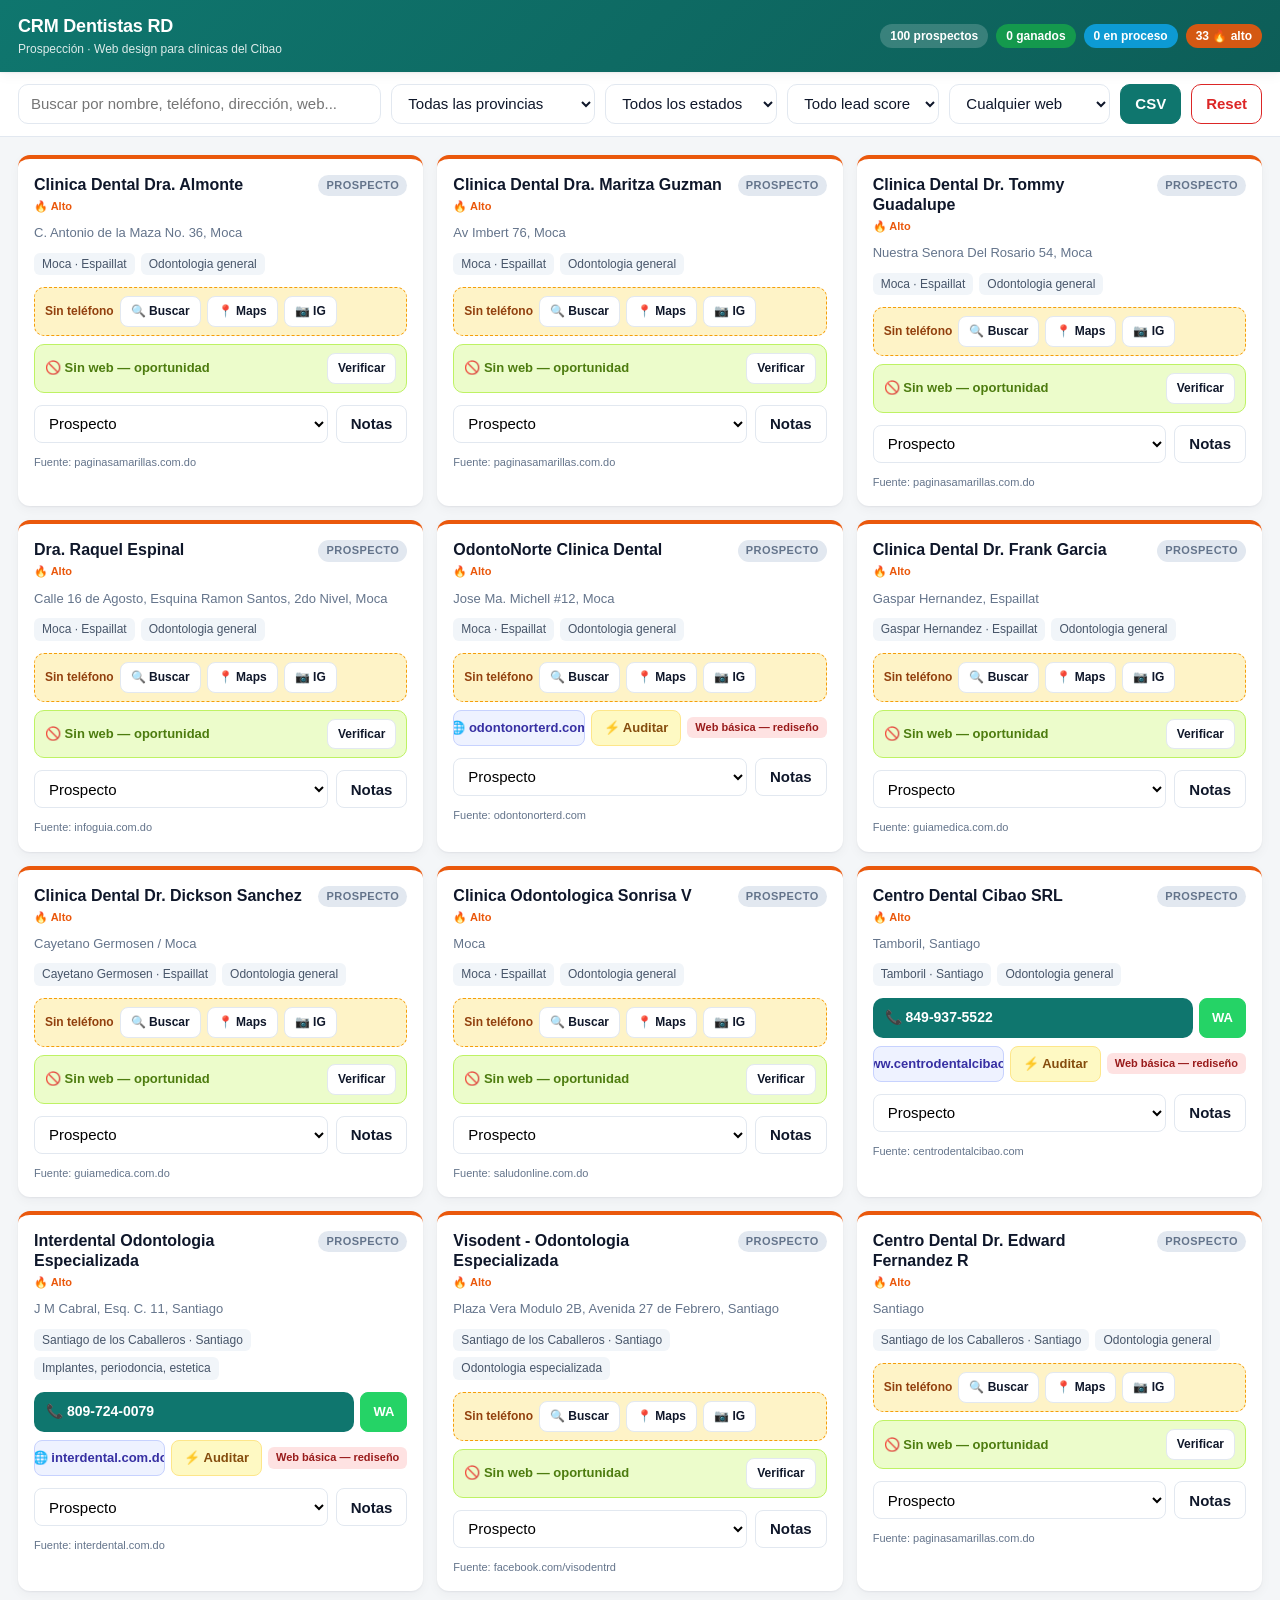
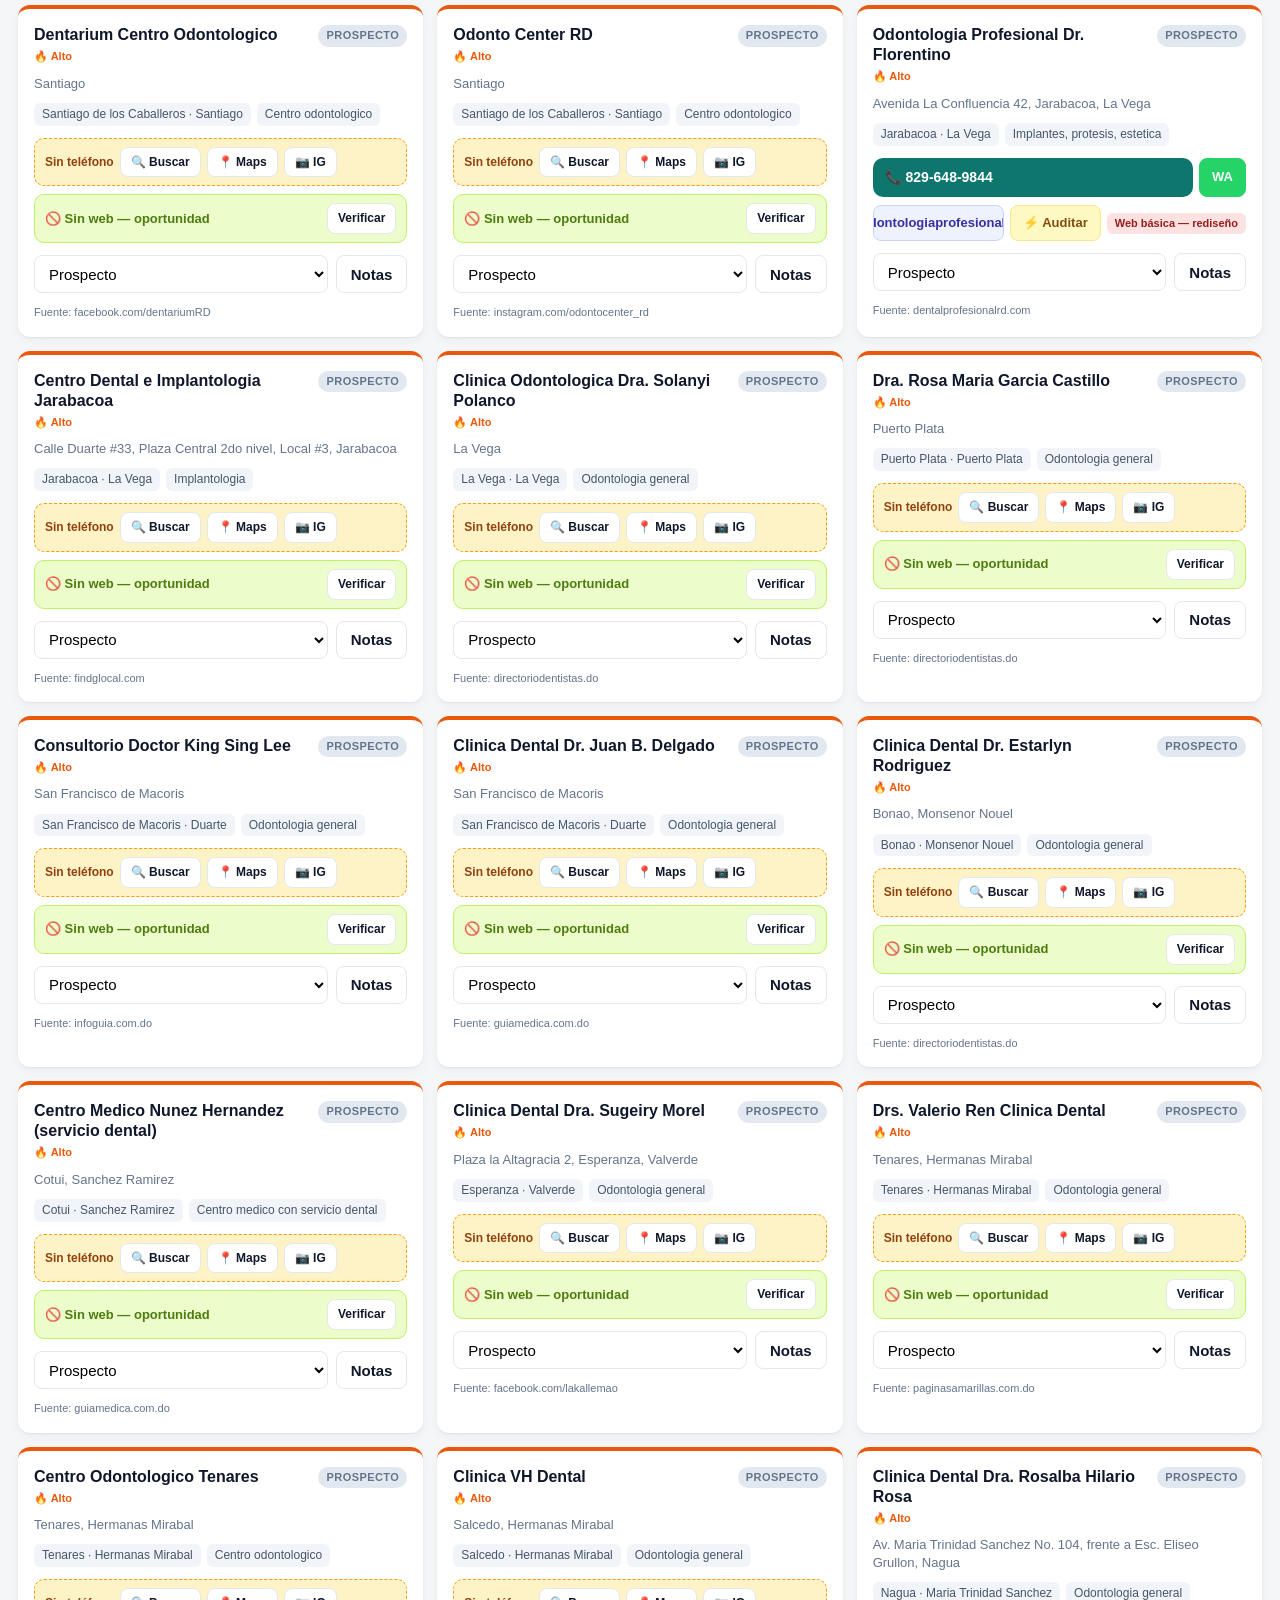
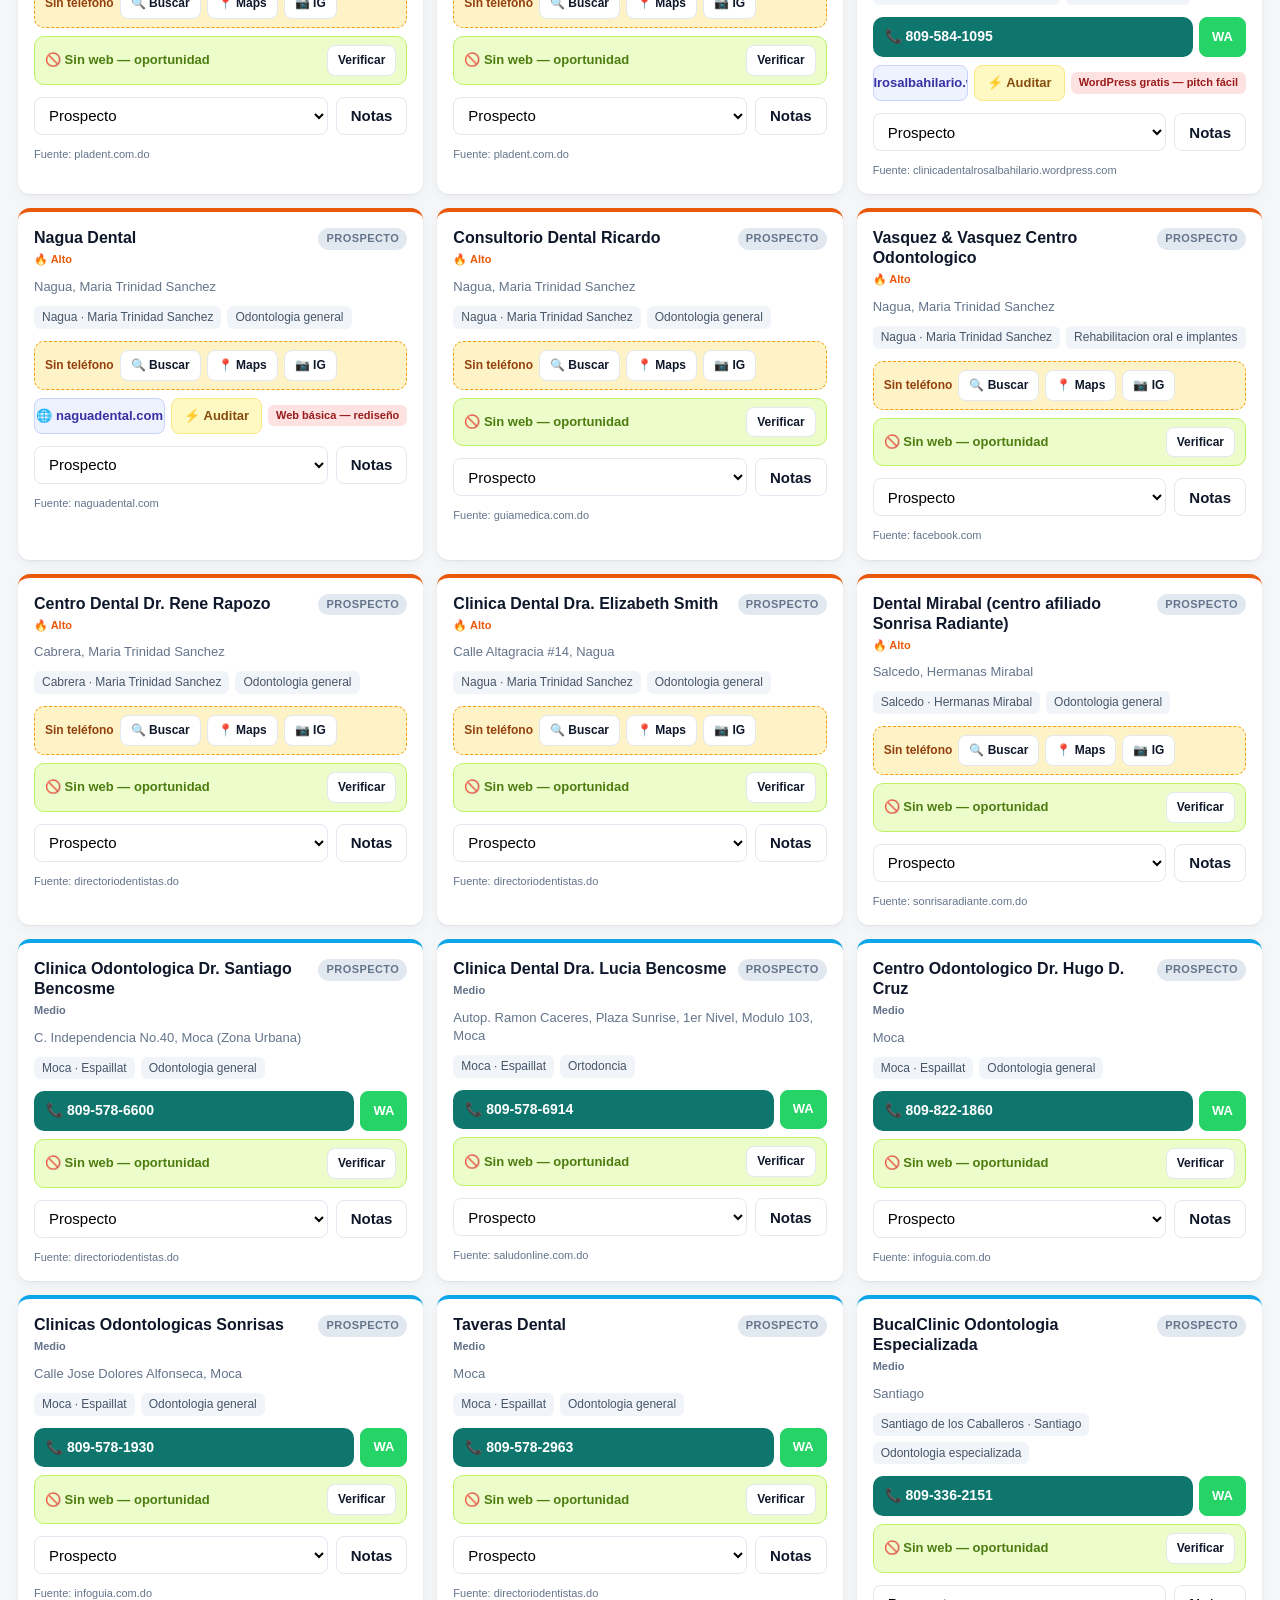
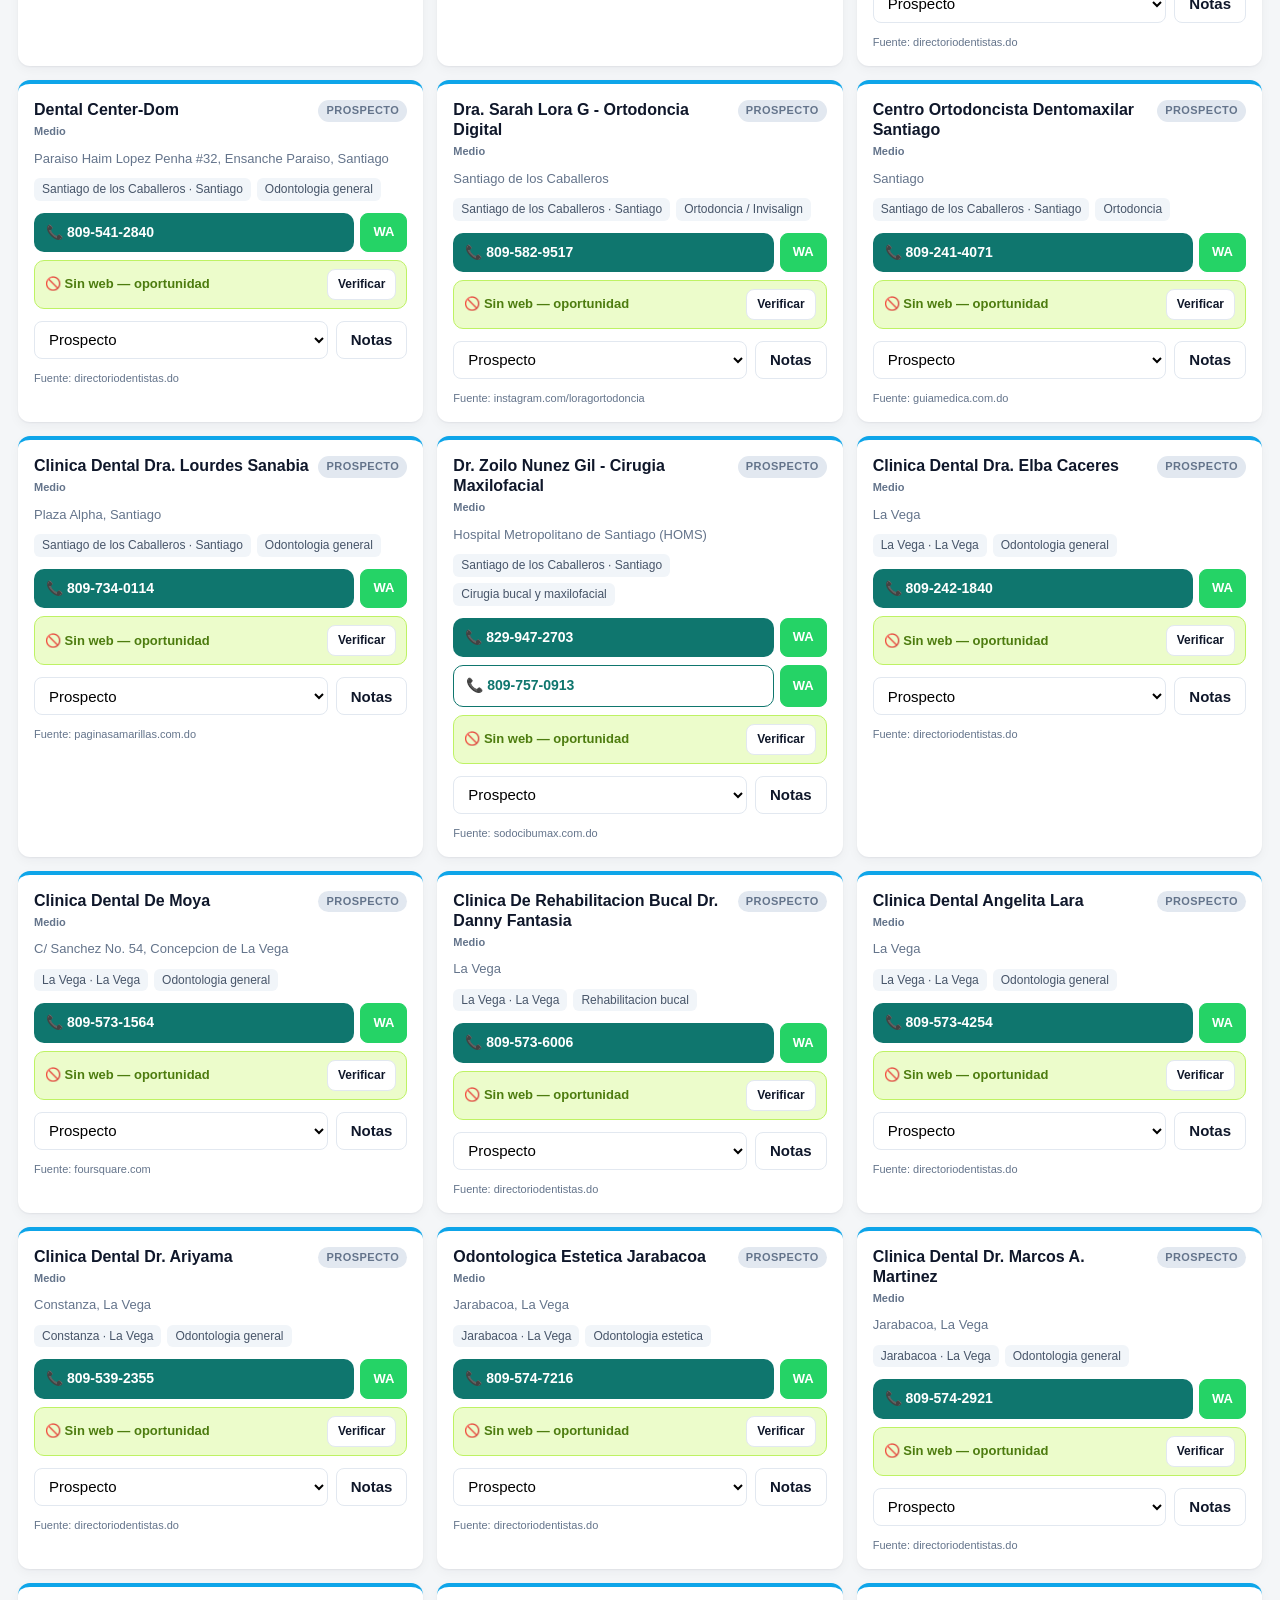
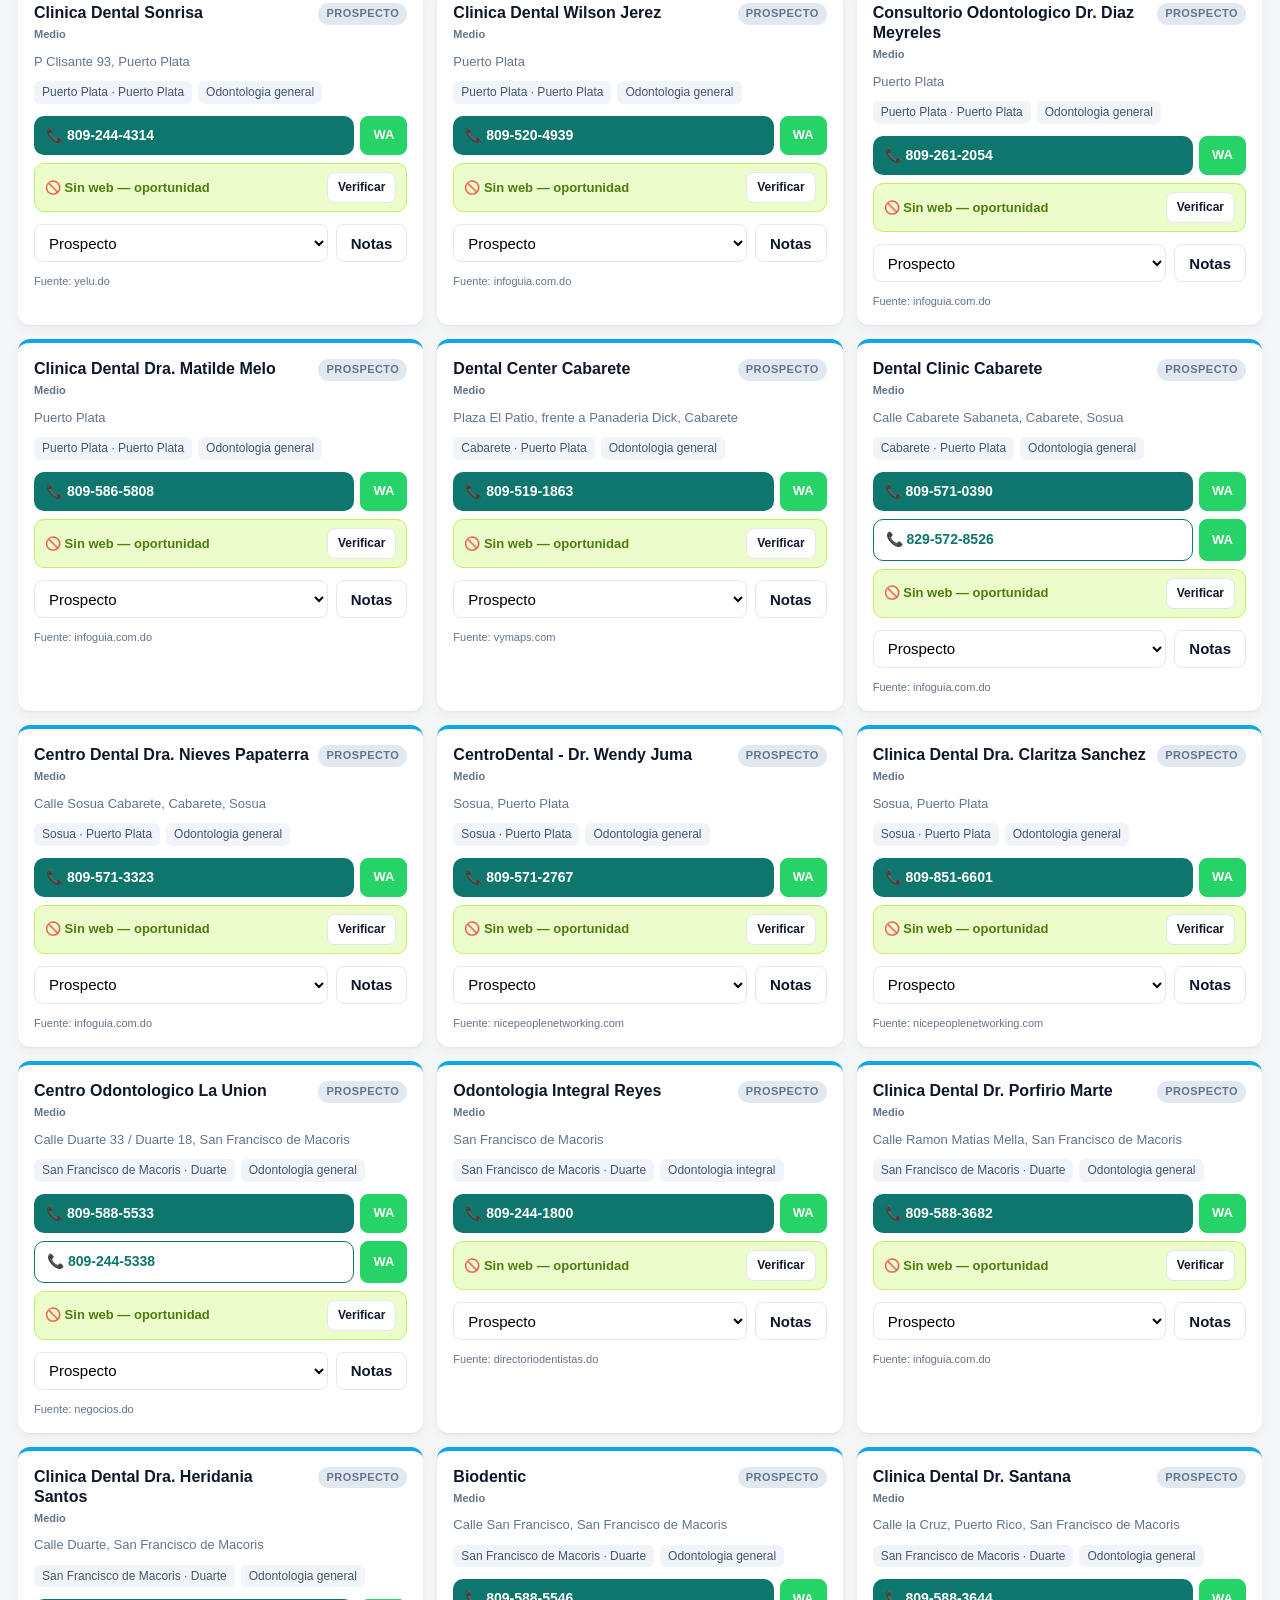
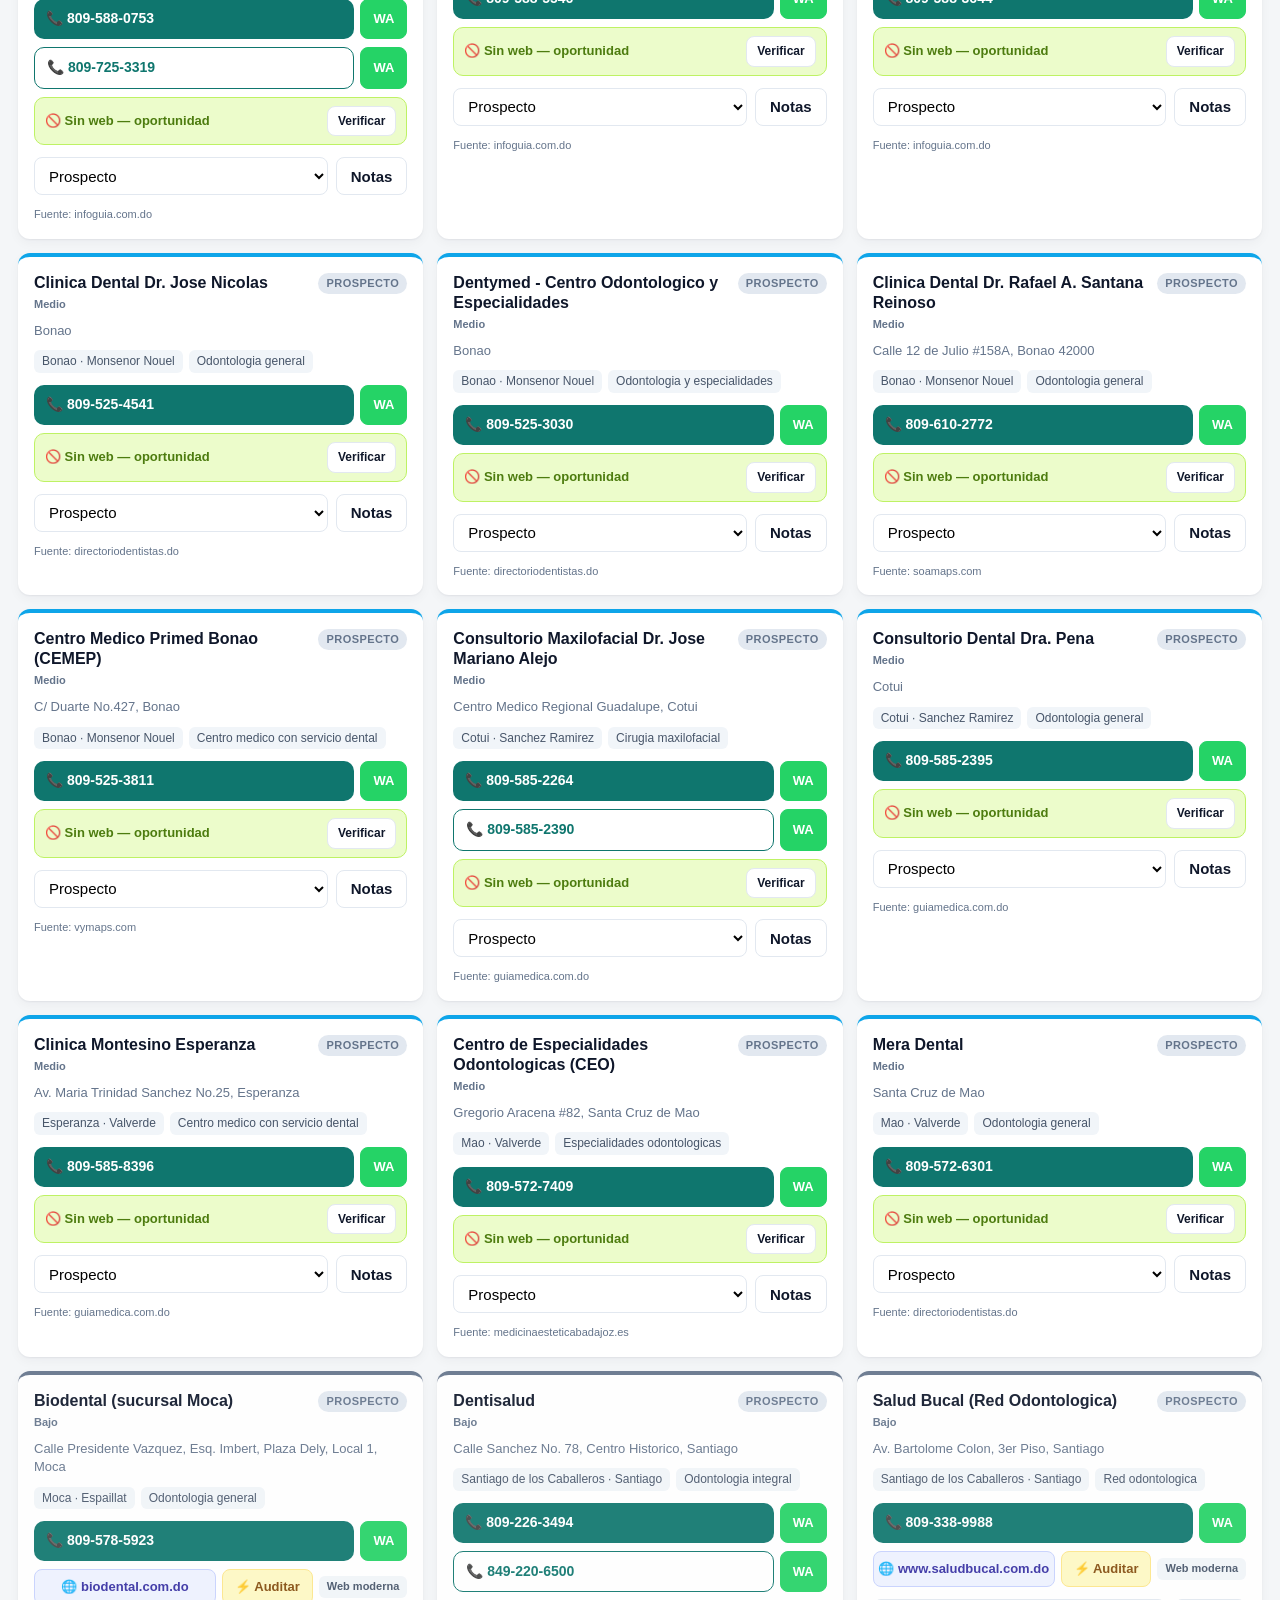
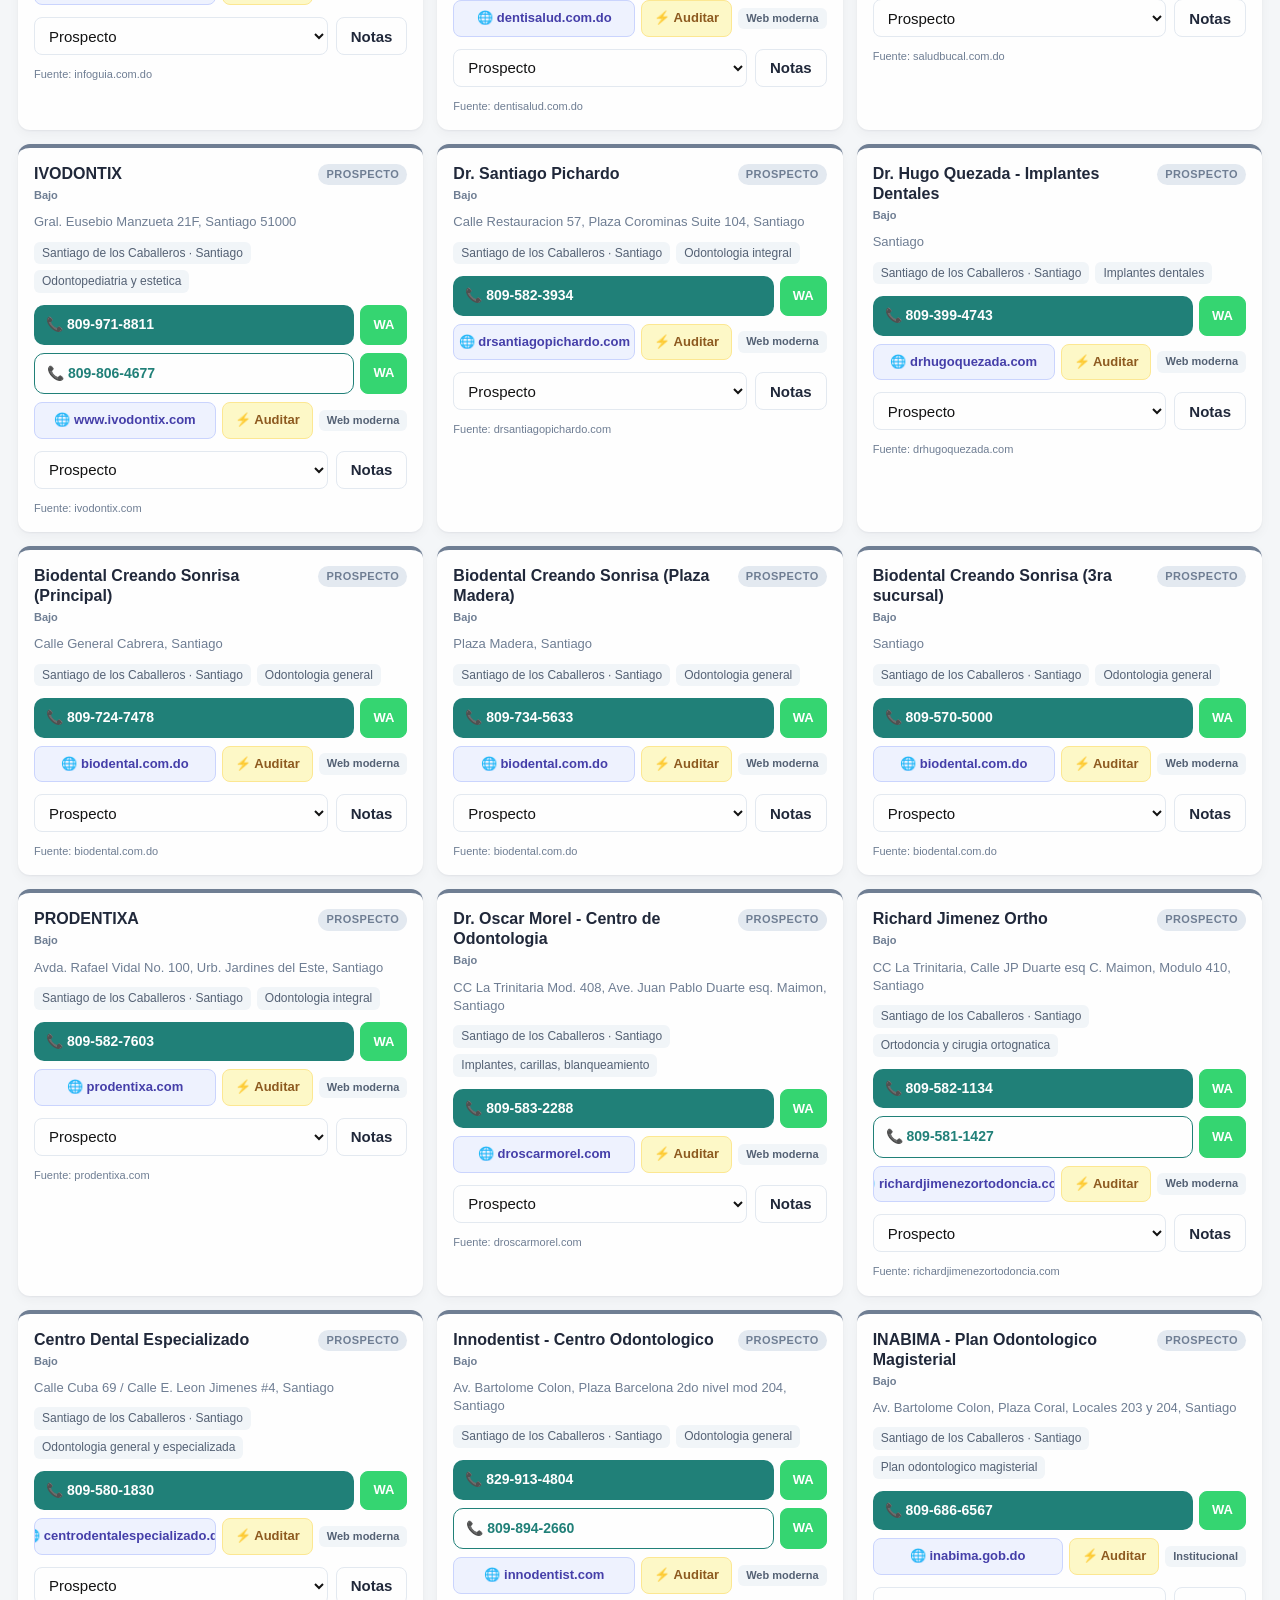
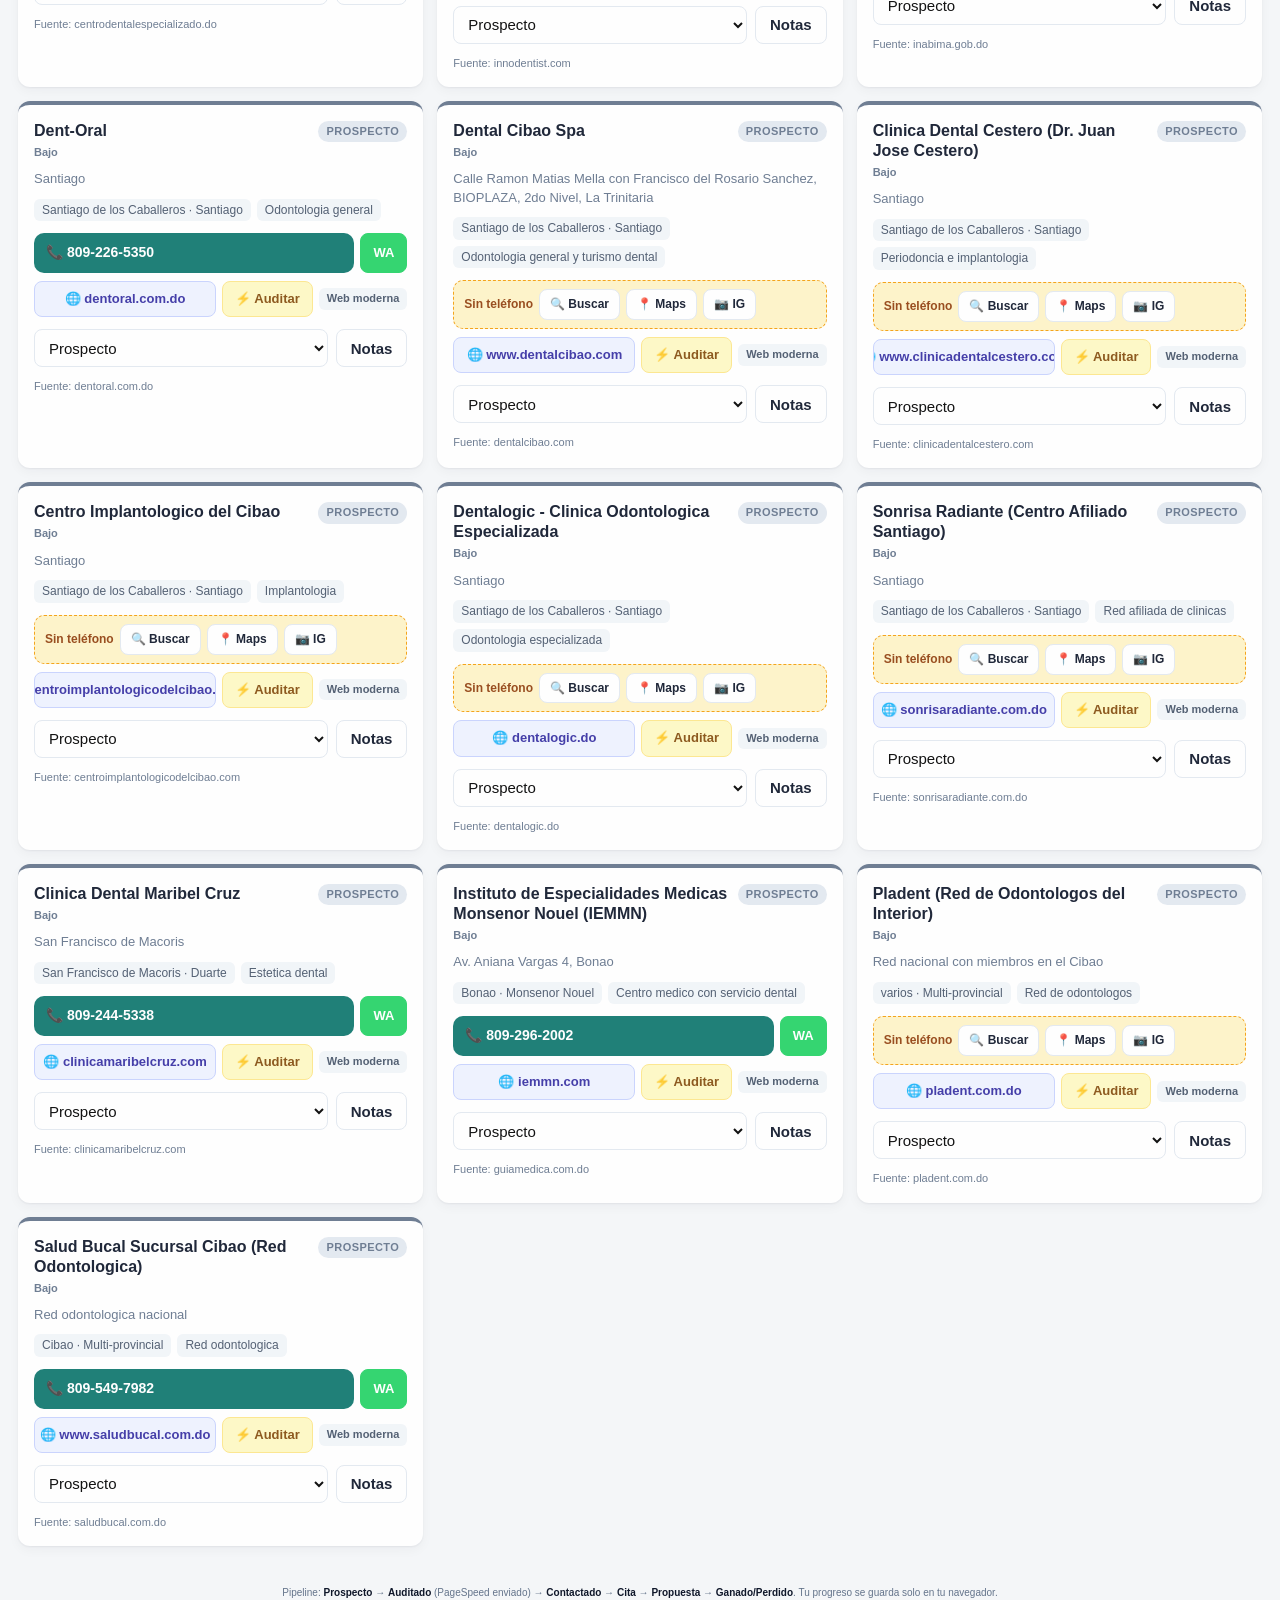
==== commit 40a1b318: "CRM v2: pipeline de ventas para prospectar clinicas dentales Refactor del CRM de "agenda de llamadas" ====
--- a/crm/crm-standalone.html
+++ b/crm/crm-standalone.html
@@ -4,7 +4,7 @@
     <meta charset="UTF-8">
     <meta name="viewport" content="width=device-width, initial-scale=1.0, user-scalable=no">
     <meta name="theme-color" content="#0f766e">
-    <title>CRM Dentistas RD &middot; Cibao</title>
+    <title>CRM Dentistas RD &middot; Pipeline de ventas</title>
     <link rel="icon" href="data:image/svg+xml,%3Csvg xmlns=%22http://www.w3.org/2000/svg%22 viewBox=%220 0 100 100%22%3E%3Ctext y=%22.9em%22 font-size=%2290%22%3E🦷%3C/text%3E%3C/svg%3E">
     <style>
 :root {
@@ -20,6 +20,9 @@
     --warn: #f59e0b;
     --danger: #dc2626;
     --info: #0ea5e9;
+    --hot: #ea580c;
+    --wa: #25d366;
+    --wa-dark: #1ebe57;
     --shadow: 0 1px 2px rgba(15, 23, 42, .06), 0 4px 12px rgba(15, 23, 42, .04);
     --radius: 12px;
 }
@@ -50,27 +53,10 @@
     z-index: 50;
     box-shadow: var(--shadow);
 }
-
-.topbar h1 {
-    margin: 0;
-    font-size: 18px;
-    font-weight: 700;
-    letter-spacing: -0.01em;
-}
-
-.topbar__tagline {
-    display: block;
-    font-size: 12px;
-    opacity: 0.85;
-    margin-top: 2px;
-}
-
-.topbar__stats {
-    display: flex;
-    gap: 8px;
-    flex-wrap: wrap;
-}
-
+.topbar h1 { margin: 0; font-size: 18px; font-weight: 700; letter-spacing: -0.01em; }
+.topbar__tagline { display: block; font-size: 12px; opacity: 0.85; margin-top: 2px; }
+
+.topbar__stats { display: flex; gap: 8px; flex-wrap: wrap; }
 .stat {
     background: rgba(255, 255, 255, 0.18);
     padding: 4px 10px;
@@ -78,8 +64,9 @@
     font-size: 12px;
     font-weight: 600;
 }
-.stat--ok    { background: rgba(22, 163, 74, .85); }
-.stat--warn  { background: rgba(245, 158, 11, .85); }
+.stat--ok   { background: rgba(22, 163, 74, .85); }
+.stat--info { background: rgba(14, 165, 233, .85); }
+.stat--hot  { background: rgba(234, 88, 12, .9); }
 
 .toolbar {
     background: var(--surface);
@@ -105,17 +92,12 @@
     outline: none;
     transition: border-color .15s, box-shadow .15s;
 }
-
 .toolbar__search:focus,
 .toolbar__select:focus {
     border-color: var(--primary);
     box-shadow: 0 0 0 3px rgba(15, 118, 110, .15);
 }
-
-.toolbar__search {
-    flex: 1 1 320px;
-    min-width: 220px;
-}
+.toolbar__search { flex: 1 1 280px; min-width: 200px; }
 
 .toolbar__btn {
     height: 40px;
@@ -135,16 +117,13 @@
     color: var(--danger);
     border-color: var(--danger);
 }
-.toolbar__btn--danger:hover {
-    background: var(--danger);
-    color: #fff;
-}
+.toolbar__btn--danger:hover { background: var(--danger); color: #fff; }
 
 .grid {
     padding: 18px;
     display: grid;
     gap: 14px;
-    grid-template-columns: repeat(auto-fill, minmax(320px, 1fr));
+    grid-template-columns: repeat(auto-fill, minmax(340px, 1fr));
     max-width: 1400px;
     margin: 0 auto;
 }
@@ -156,31 +135,32 @@
     padding: 16px;
     display: flex;
     flex-direction: column;
-    gap: 8px;
+    gap: 10px;
     border-top: 4px solid transparent;
     transition: transform .12s, box-shadow .12s;
 }
 .card:hover { transform: translateY(-1px); box-shadow: 0 6px 18px rgba(15,23,42,.08); }
 
-.card[data-estado="contactado"] { border-top-color: var(--info); }
-.card[data-estado="agendado"]   { border-top-color: var(--ok); }
-.card[data-estado="no_responde"]{ border-top-color: var(--warn); }
-.card[data-estado="descartado"] { border-top-color: var(--danger); opacity: 0.7; }
-
-.card__head {
-    display: flex;
-    justify-content: space-between;
-    align-items: flex-start;
-    gap: 8px;
-}
-
-.card__name {
-    font-size: 16px;
+.card[data-score="alto"]  { border-top-color: var(--hot); }
+.card[data-score="medio"] { border-top-color: var(--info); }
+.card[data-score="bajo"]  { border-top-color: var(--muted); opacity: 0.92; }
+
+.card[data-estado="contactado"]        { background: linear-gradient(180deg, rgba(14,165,233,.04), #fff 30%); }
+.card[data-estado="cita_agendada"]     { background: linear-gradient(180deg, rgba(22,163,74,.06), #fff 30%); }
+.card[data-estado="propuesta_enviada"] { background: linear-gradient(180deg, rgba(37,99,235,.06), #fff 30%); }
+.card[data-estado="cerrado_ganado"]    { background: linear-gradient(180deg, rgba(22,163,74,.12), #fff 50%); }
+.card[data-estado="cerrado_perdido"]   { opacity: 0.55; }
+
+.card__head { display: flex; justify-content: space-between; align-items: flex-start; gap: 8px; }
+.card__head-left { display: flex; flex-direction: column; gap: 4px; min-width: 0; flex: 1; }
+.card__name { font-size: 16px; font-weight: 700; margin: 0; line-height: 1.25; color: var(--text); }
+.card__score {
+    font-size: 11px;
     font-weight: 700;
-    margin: 0;
-    line-height: 1.25;
-    color: var(--text);
-}
+    color: var(--muted);
+    align-self: flex-start;
+}
+.card[data-score="alto"] .card__score { color: var(--hot); }
 
 .card__estado {
     font-size: 11px;
@@ -194,41 +174,37 @@
     white-space: nowrap;
     flex-shrink: 0;
 }
-.card[data-estado="contactado"]  .card__estado { background: rgba(14,165,233,.15); color: #0369a1; }
-.card[data-estado="agendado"]    .card__estado { background: rgba(22,163,74,.15);  color: #166534; }
-.card[data-estado="no_responde"] .card__estado { background: rgba(245,158,11,.18); color: #92400e; }
-.card[data-estado="descartado"]  .card__estado { background: rgba(220,38,38,.15);  color: #991b1b; }
-
-.card__direccion {
-    color: var(--muted);
-    margin: 0;
-    font-size: 13px;
-}
-
-.card__meta {
+.card[data-estado="auditado"]          .card__estado { background: rgba(245,158,11,.18); color: #92400e; }
+.card[data-estado="contactado"]        .card__estado { background: rgba(14,165,233,.15); color: #0369a1; }
+.card[data-estado="cita_agendada"]     .card__estado { background: rgba(22,163,74,.15);  color: #166534; }
+.card[data-estado="propuesta_enviada"] .card__estado { background: rgba(37,99,235,.18);  color: #1e40af; }
+.card[data-estado="cerrado_ganado"]    .card__estado { background: var(--ok); color: #fff; }
+.card[data-estado="cerrado_perdido"]   .card__estado { background: rgba(220,38,38,.15);  color: #991b1b; }
+
+.card__direccion { color: var(--muted); margin: 0; font-size: 13px; }
+.card__meta { display: flex; gap: 6px; flex-wrap: wrap; margin: 0; font-size: 12px; }
+.card__meta span { background: #f1f5f9; color: #475569; padding: 3px 8px; border-radius: 6px; font-weight: 500; }
+
+.card__contacto { display: flex; flex-direction: column; gap: 8px; margin-top: 2px; }
+
+.phone-row {
     display: flex;
     gap: 6px;
+    align-items: stretch;
+}
+.phone-row--missing {
+    background: #fef3c7;
+    border: 1px dashed #f59e0b;
+    border-radius: 10px;
+    padding: 8px 10px;
+    gap: 6px;
+    align-items: center;
     flex-wrap: wrap;
-    margin: 0;
-    font-size: 12px;
-}
-
-.card__meta span {
-    background: #f1f5f9;
-    color: #475569;
-    padding: 3px 8px;
-    border-radius: 6px;
-    font-weight: 500;
-}
-
-.card__phones {
-    display: flex;
-    flex-direction: column;
-    gap: 6px;
-    margin-top: 4px;
-}
+}
+.phone-row__label { font-weight: 600; color: #92400e; font-size: 12px; }
 
 .phone-link {
+    flex: 1;
     display: flex;
     align-items: center;
     gap: 8px;
@@ -238,39 +214,92 @@
     text-decoration: none;
     border-radius: 10px;
     font-weight: 600;
-    font-size: 15px;
+    font-size: 14px;
     transition: background .15s, transform .1s;
 }
-.phone-link:hover  { background: var(--primary-dark); }
+.phone-link:hover { background: var(--primary-dark); }
 .phone-link:active { transform: scale(.98); }
-.phone-link::before {
-    content: "📞";
-    font-size: 16px;
-}
-.phone-link--alt {
+.phone-link--alt { background: #fff; color: var(--primary); border: 1px solid var(--primary); }
+.phone-link--alt:hover { background: var(--primary); color: #fff; }
+
+.btn {
+    display: inline-flex;
+    align-items: center;
+    justify-content: center;
+    padding: 8px 12px;
+    border-radius: 8px;
+    text-decoration: none;
+    font-weight: 600;
+    font-size: 13px;
+    border: 1px solid var(--border);
     background: #fff;
-    color: var(--primary);
-    border: 1px solid var(--primary);
-}
-.phone-link--alt:hover {
-    background: var(--primary);
+    color: var(--text);
+    transition: background .15s, transform .1s;
+    white-space: nowrap;
+}
+.btn:hover { background: #f1f5f9; }
+.btn:active { transform: scale(.97); }
+
+.btn--mini { padding: 6px 10px; font-size: 12px; }
+
+.btn--wa {
+    background: var(--wa);
+    border-color: var(--wa);
     color: #fff;
-}
-.phone-link--missing {
-    background: #fef3c7;
-    color: #92400e;
-    cursor: not-allowed;
-    pointer-events: none;
-    border: 1px dashed #f59e0b;
-}
-.phone-link--missing::before { content: "⚠️"; }
-
-.card__actions {
+    min-width: 46px;
+}
+.btn--wa:hover { background: var(--wa-dark); }
+
+.btn--web {
+    background: #eef2ff;
+    border-color: #c7d2fe;
+    color: #3730a3;
+    flex: 1;
+    min-width: 0;
+    overflow: hidden;
+    text-overflow: ellipsis;
+}
+.btn--web:hover { background: #e0e7ff; }
+
+.btn--audit {
+    background: #fef9c3;
+    border-color: #fde68a;
+    color: #854d0e;
+}
+.btn--audit:hover { background: #fef3c7; }
+
+.web-row {
     display: flex;
-    gap: 8px;
-    margin-top: 4px;
-}
-
+    gap: 6px;
+    align-items: center;
+    flex-wrap: wrap;
+}
+.web-row--missing {
+    background: #ecfccb;
+    border: 1px solid #bef264;
+    border-radius: 10px;
+    padding: 8px 10px;
+    justify-content: space-between;
+}
+.no-web {
+    color: #4d7c0f;
+    font-weight: 600;
+    font-size: 13px;
+}
+.web-tag {
+    font-size: 11px;
+    background: #f1f5f9;
+    color: #475569;
+    padding: 3px 8px;
+    border-radius: 6px;
+    font-weight: 600;
+}
+.web-tag--opp {
+    background: #fee2e2;
+    color: #991b1b;
+}
+
+.card__actions { display: flex; gap: 8px; margin-top: 2px; }
 .card__estadoSelect {
     flex: 1;
     height: 38px;
@@ -281,7 +310,6 @@
     font: inherit;
     cursor: pointer;
 }
-
 .card__notasBtn {
     height: 38px;
     padding: 0 14px;
@@ -316,18 +344,10 @@
     box-shadow: 0 0 0 3px rgba(15, 118, 110, .15);
 }
 
-.card__fuente {
-    color: var(--muted);
-    font-size: 11px;
-    margin-top: 4px;
-}
-
-.bottombar {
-    text-align: center;
-    color: var(--muted);
-    padding: 20px 18px 30px;
-    font-size: 12px;
-}
+.card__fuente { color: var(--muted); font-size: 11px; margin-top: 2px; }
+
+.bottombar { text-align: center; color: var(--muted); padding: 20px 18px 30px; font-size: 12px; }
+.bottombar b { color: var(--text); }
 
 .empty {
     grid-column: 1 / -1;
@@ -341,7 +361,7 @@
     .topbar { padding: 12px 14px; }
     .topbar h1 { font-size: 16px; }
     .toolbar { padding: 10px 14px; top: 70px; }
-    .grid { padding: 14px; gap: 12px; }
+    .grid { padding: 14px; gap: 12px; grid-template-columns: 1fr; }
     .card { padding: 14px; }
     .card__name { font-size: 15px; }
 }
@@ -352,12 +372,13 @@
     <header class="topbar">
         <div class="topbar__brand">
             <h1>CRM Dentistas RD</h1>
-            <span class="topbar__tagline">Cibao &middot; Moca &middot; Santiago &middot; provincias cercanas</span>
+            <span class="topbar__tagline">Prospección · Web design para clínicas del Cibao</span>
         </div>
         <div class="topbar__stats">
-            <span class="stat" id="statTotal">0 contactos</span>
-            <span class="stat stat--ok" id="statHechos">0 hechos</span>
-            <span class="stat stat--warn" id="statPendientes">0 pendientes</span>
+            <span class="stat" id="statTotal">0 prospectos</span>
+            <span class="stat stat--ok" id="statGanados">0 ganados</span>
+            <span class="stat stat--info" id="statActivos">0 en proceso</span>
+            <span class="stat stat--hot" id="statAlto">0 🔥 alto</span>
         </div>
     </header>
 
@@ -366,27 +387,44 @@
             type="search"
             id="search"
             class="toolbar__search"
-            placeholder="Buscar por nombre, telefono, direccion, especialidad..."
+            placeholder="Buscar por nombre, teléfono, dirección, web..."
             autocomplete="off">
         <select id="filterProvincia" class="toolbar__select"></select>
         <select id="filterEstado" class="toolbar__select">
             <option value="">Todos los estados</option>
-            <option value="pendiente">Pendiente</option>
+            <option value="prospecto">Prospecto</option>
+            <option value="auditado">Auditado</option>
             <option value="contactado">Contactado</option>
-            <option value="agendado">Agendado</option>
-            <option value="no_responde">No responde</option>
-            <option value="descartado">Descartado</option>
+            <option value="cita_agendada">Cita agendada</option>
+            <option value="propuesta_enviada">Propuesta enviada</option>
+            <option value="cerrado_ganado">Cliente ganado</option>
+            <option value="cerrado_perdido">Cerrado perdido</option>
         </select>
-        <button id="btnExport" class="toolbar__btn" title="Exportar a CSV">CSV</button>
-        <button id="btnReset" class="toolbar__btn toolbar__btn--danger" title="Borrar mi historial">Reset</button>
+        <select id="filterScore" class="toolbar__select">
+            <option value="">Todo lead score</option>
+            <option value="alto">🔥 Alto</option>
+            <option value="medio">Medio</option>
+            <option value="bajo">Bajo</option>
+        </select>
+        <select id="filterWeb" class="toolbar__select">
+            <option value="">Cualquier web</option>
+            <option value="sin_web">🚫 Sin web</option>
+            <option value="con_web">🌐 Con web</option>
+            <option value="obsoleta">⚠️ Web obsoleta</option>
+        </select>
+        <button id="btnExport" class="toolbar__btn">CSV</button>
+        <button id="btnReset" class="toolbar__btn toolbar__btn--danger">Reset</button>
     </section>
 
     <main id="grid" class="grid"></main>
 
     <template id="cardTemplate">
-        <article class="card" data-id="">
+        <article class="card" data-id="" data-estado="" data-score="">
             <header class="card__head">
-                <h2 class="card__name"></h2>
+                <div class="card__head-left">
+                    <h2 class="card__name"></h2>
+                    <span class="card__score"></span>
+                </div>
                 <span class="card__estado"></span>
             </header>
             <p class="card__direccion"></p>
@@ -394,31 +432,25 @@
                 <span class="card__provincia"></span>
                 <span class="card__especialidad"></span>
             </p>
-            <div class="card__phones"></div>
+            <div class="card__contacto"></div>
             <div class="card__actions">
-                <select class="card__estadoSelect">
-                    <option value="pendiente">Pendiente</option>
-                    <option value="contactado">Contactado</option>
-                    <option value="agendado">Agendado</option>
-                    <option value="no_responde">No responde</option>
-                    <option value="descartado">Descartado</option>
-                </select>
+                <select class="card__estadoSelect"></select>
                 <button class="card__notasBtn">Notas</button>
             </div>
-            <textarea class="card__notas" placeholder="Notas de la llamada..." hidden></textarea>
+            <textarea class="card__notas" placeholder="Notas: con quién hablé, qué dijo, próximo paso..." hidden></textarea>
             <small class="card__fuente"></small>
         </article>
     </template>
 
     <footer class="bottombar">
         <small>
-            Datos publicos de directorios medicos dominicanos.
-            Tu progreso (estado, notas) se guarda solo en tu navegador.
+            Pipeline: <b>Prospecto</b> → <b>Auditado</b> (PageSpeed enviado) → <b>Contactado</b> → <b>Cita</b> → <b>Propuesta</b> → <b>Ganado/Perdido</b>.
+            Tu progreso se guarda solo en tu navegador.
         </small>
     </footer>
 
     <script id="dentistsData" type="application/json">{
-  "generated": "2026-05-19",
+  "generated": "2026-05-20",
   "total": 100,
   "fuentes": [
     "directoriodentistas.do",
@@ -430,140 +462,1442 @@
     "1411.com.do",
     "sitios oficiales de las clinicas"
   ],
-  "nota": "Datos publicos recolectados de directorios medicos dominicanos. Telefonos marcados 'verificar' no aparecian explicitos en el snippet de la fuente — corrobora antes de llamar. Algunos sitios ofrecen WhatsApp tambien.",
+  "nota": "Dataset para prospeccion de clientes de diseno web dental. Campos 'web', 'web_calidad' y 'lead_score' agregados para priorizar los prospectos con mas oportunidad de venta. lead_score=alto: sin web o web obsoleta -> mejor pitch.",
   "dentistas": [
-    {"id": 1, "nombre": "Clinica Odontologica Dr. Santiago Bencosme", "telefono": "809-578-6600", "telefono_alt": "", "direccion": "C. Independencia No.40, Moca (Zona Urbana)", "ciudad": "Moca", "provincia": "Espaillat", "especialidad": "Odontologia general", "fuente": "directoriodentistas.do"},
-    {"id": 2, "nombre": "Clinica Dental Dra. Lucia Bencosme", "telefono": "809-578-6914", "telefono_alt": "", "direccion": "Autop. Ramon Caceres, Plaza Sunrise, 1er Nivel, Modulo 103, Moca", "ciudad": "Moca", "provincia": "Espaillat", "especialidad": "Ortodoncia", "fuente": "saludonline.com.do"},
-    {"id": 3, "nombre": "Centro Odontologico Dr. Hugo D. Cruz", "telefono": "809-822-1860", "telefono_alt": "", "direccion": "Moca", "ciudad": "Moca", "provincia": "Espaillat", "especialidad": "Odontologia general", "fuente": "infoguia.com.do"},
-    {"id": 4, "nombre": "Clinicas Odontologicas Sonrisas", "telefono": "809-578-1930", "telefono_alt": "", "direccion": "Calle Jose Dolores Alfonseca, Moca", "ciudad": "Moca", "provincia": "Espaillat", "especialidad": "Odontologia general", "fuente": "infoguia.com.do"},
-    {"id": 5, "nombre": "Taveras Dental", "telefono": "809-578-2963", "telefono_alt": "", "direccion": "Moca", "ciudad": "Moca", "provincia": "Espaillat", "especialidad": "Odontologia general", "fuente": "directoriodentistas.do"},
-    {"id": 6, "nombre": "Biodental (sucursal Moca)", "telefono": "809-578-5923", "telefono_alt": "", "direccion": "Calle Presidente Vazquez, Esq. Imbert, Plaza Dely, Local 1, Moca", "ciudad": "Moca", "provincia": "Espaillat", "especialidad": "Odontologia general", "fuente": "infoguia.com.do"},
-    {"id": 7, "nombre": "Clinica Dental Dra. Almonte", "telefono": "verificar", "telefono_alt": "", "direccion": "C. Antonio de la Maza No. 36, Moca", "ciudad": "Moca", "provincia": "Espaillat", "especialidad": "Odontologia general", "fuente": "paginasamarillas.com.do"},
-    {"id": 8, "nombre": "Clinica Dental Dra. Maritza Guzman", "telefono": "verificar", "telefono_alt": "", "direccion": "Av Imbert 76, Moca", "ciudad": "Moca", "provincia": "Espaillat", "especialidad": "Odontologia general", "fuente": "paginasamarillas.com.do"},
-    {"id": 9, "nombre": "Clinica Dental Dr. Tommy Guadalupe", "telefono": "verificar", "telefono_alt": "", "direccion": "Nuestra Senora Del Rosario 54, Moca", "ciudad": "Moca", "provincia": "Espaillat", "especialidad": "Odontologia general", "fuente": "paginasamarillas.com.do"},
-    {"id": 10, "nombre": "Dra. Raquel Espinal", "telefono": "verificar", "telefono_alt": "", "direccion": "Calle 16 de Agosto, Esquina Ramon Santos, 2do Nivel, Moca", "ciudad": "Moca", "provincia": "Espaillat", "especialidad": "Odontologia general", "fuente": "infoguia.com.do"},
-    {"id": 11, "nombre": "OdontoNorte Clinica Dental", "telefono": "verificar", "telefono_alt": "", "direccion": "Jose Ma. Michell #12, Moca", "ciudad": "Moca", "provincia": "Espaillat", "especialidad": "Odontologia general", "fuente": "odontonorterd.com"},
-    {"id": 12, "nombre": "Clinica Dental Dr. Frank Garcia", "telefono": "verificar", "telefono_alt": "", "direccion": "Gaspar Hernandez, Espaillat", "ciudad": "Gaspar Hernandez", "provincia": "Espaillat", "especialidad": "Odontologia general", "fuente": "guiamedica.com.do"},
-    {"id": 13, "nombre": "Clinica Dental Dr. Dickson Sanchez", "telefono": "verificar", "telefono_alt": "", "direccion": "Cayetano Germosen / Moca", "ciudad": "Cayetano Germosen", "provincia": "Espaillat", "especialidad": "Odontologia general", "fuente": "guiamedica.com.do"},
-    {"id": 14, "nombre": "Clinica Odontologica Sonrisa V", "telefono": "verificar", "telefono_alt": "", "direccion": "Moca", "ciudad": "Moca", "provincia": "Espaillat", "especialidad": "Odontologia general", "fuente": "saludonline.com.do"},
-
-    {"id": 15, "nombre": "Dentisalud", "telefono": "809-226-3494", "telefono_alt": "849-220-6500", "direccion": "Calle Sanchez No. 78, Centro Historico, Santiago", "ciudad": "Santiago de los Caballeros", "provincia": "Santiago", "especialidad": "Odontologia integral", "fuente": "dentisalud.com.do"},
-    {"id": 16, "nombre": "Salud Bucal (Red Odontologica)", "telefono": "809-338-9988", "telefono_alt": "", "direccion": "Av. Bartolome Colon, 3er Piso, Santiago", "ciudad": "Santiago de los Caballeros", "provincia": "Santiago", "especialidad": "Red odontologica", "fuente": "saludbucal.com.do"},
-    {"id": 17, "nombre": "IVODONTIX", "telefono": "809-971-8811", "telefono_alt": "809-806-4677", "direccion": "Gral. Eusebio Manzueta 21F, Santiago 51000", "ciudad": "Santiago de los Caballeros", "provincia": "Santiago", "especialidad": "Odontopediatria y estetica", "fuente": "ivodontix.com"},
-    {"id": 18, "nombre": "Dr. Santiago Pichardo", "telefono": "809-582-3934", "telefono_alt": "", "direccion": "Calle Restauracion 57, Plaza Corominas Suite 104, Santiago", "ciudad": "Santiago de los Caballeros", "provincia": "Santiago", "especialidad": "Odontologia integral", "fuente": "drsantiagopichardo.com"},
-    {"id": 19, "nombre": "Dr. Hugo Quezada - Implantes Dentales", "telefono": "809-399-4743", "telefono_alt": "", "direccion": "Santiago", "ciudad": "Santiago de los Caballeros", "provincia": "Santiago", "especialidad": "Implantes dentales", "fuente": "drhugoquezada.com"},
-    {"id": 20, "nombre": "Biodental Creando Sonrisa (Principal)", "telefono": "809-724-7478", "telefono_alt": "", "direccion": "Calle General Cabrera, Santiago", "ciudad": "Santiago de los Caballeros", "provincia": "Santiago", "especialidad": "Odontologia general", "fuente": "biodental.com.do"},
-    {"id": 21, "nombre": "Biodental Creando Sonrisa (Plaza Madera)", "telefono": "809-734-5633", "telefono_alt": "", "direccion": "Plaza Madera, Santiago", "ciudad": "Santiago de los Caballeros", "provincia": "Santiago", "especialidad": "Odontologia general", "fuente": "biodental.com.do"},
-    {"id": 22, "nombre": "Biodental Creando Sonrisa (3ra sucursal)", "telefono": "809-570-5000", "telefono_alt": "", "direccion": "Santiago", "ciudad": "Santiago de los Caballeros", "provincia": "Santiago", "especialidad": "Odontologia general", "fuente": "biodental.com.do"},
-    {"id": 23, "nombre": "PRODENTIXA", "telefono": "809-582-7603", "telefono_alt": "", "direccion": "Avda. Rafael Vidal No. 100, Urb. Jardines del Este, Santiago", "ciudad": "Santiago de los Caballeros", "provincia": "Santiago", "especialidad": "Odontologia integral", "fuente": "prodentixa.com"},
-    {"id": 24, "nombre": "BucalClinic Odontologia Especializada", "telefono": "809-336-2151", "telefono_alt": "", "direccion": "Santiago", "ciudad": "Santiago de los Caballeros", "provincia": "Santiago", "especialidad": "Odontologia especializada", "fuente": "directoriodentistas.do"},
-    {"id": 25, "nombre": "Centro Dental Cibao SRL", "telefono": "849-937-5522", "telefono_alt": "", "direccion": "Tamboril, Santiago", "ciudad": "Tamboril", "provincia": "Santiago", "especialidad": "Odontologia general", "fuente": "centrodentalcibao.com"},
-    {"id": 26, "nombre": "Dental Center-Dom", "telefono": "809-541-2840", "telefono_alt": "", "direccion": "Paraiso Haim Lopez Penha #32, Ensanche Paraiso, Santiago", "ciudad": "Santiago de los Caballeros", "provincia": "Santiago", "especialidad": "Odontologia general", "fuente": "directoriodentistas.do"},
-    {"id": 27, "nombre": "Dr. Oscar Morel - Centro de Odontologia", "telefono": "809-583-2288", "telefono_alt": "", "direccion": "CC La Trinitaria Mod. 408, Ave. Juan Pablo Duarte esq. Maimon, Santiago", "ciudad": "Santiago de los Caballeros", "provincia": "Santiago", "especialidad": "Implantes, carillas, blanqueamiento", "fuente": "droscarmorel.com"},
-    {"id": 28, "nombre": "Richard Jimenez Ortho", "telefono": "809-582-1134", "telefono_alt": "809-581-1427", "direccion": "CC La Trinitaria, Calle JP Duarte esq C. Maimon, Modulo 410, Santiago", "ciudad": "Santiago de los Caballeros", "provincia": "Santiago", "especialidad": "Ortodoncia y cirugia ortognatica", "fuente": "richardjimenezortodoncia.com"},
-    {"id": 29, "nombre": "Dra. Sarah Lora G - Ortodoncia Digital", "telefono": "809-582-9517", "telefono_alt": "", "direccion": "Santiago de los Caballeros", "ciudad": "Santiago de los Caballeros", "provincia": "Santiago", "especialidad": "Ortodoncia / Invisalign", "fuente": "instagram.com/loragortodoncia"},
-    {"id": 30, "nombre": "Centro Ortodoncista Dentomaxilar Santiago", "telefono": "809-241-4071", "telefono_alt": "", "direccion": "Santiago", "ciudad": "Santiago de los Caballeros", "provincia": "Santiago", "especialidad": "Ortodoncia", "fuente": "guiamedica.com.do"},
-    {"id": 31, "nombre": "Centro Dental Especializado", "telefono": "809-580-1830", "telefono_alt": "", "direccion": "Calle Cuba 69 / Calle E. Leon Jimenes #4, Santiago", "ciudad": "Santiago de los Caballeros", "provincia": "Santiago", "especialidad": "Odontologia general y especializada", "fuente": "centrodentalespecializado.do"},
-    {"id": 32, "nombre": "Interdental Odontologia Especializada", "telefono": "809-724-0079", "telefono_alt": "", "direccion": "J M Cabral, Esq. C. 11, Santiago", "ciudad": "Santiago de los Caballeros", "provincia": "Santiago", "especialidad": "Implantes, periodoncia, estetica", "fuente": "interdental.com.do"},
-    {"id": 33, "nombre": "Innodentist - Centro Odontologico", "telefono": "829-913-4804", "telefono_alt": "809-894-2660", "direccion": "Av. Bartolome Colon, Plaza Barcelona 2do nivel mod 204, Santiago", "ciudad": "Santiago de los Caballeros", "provincia": "Santiago", "especialidad": "Odontologia general", "fuente": "innodentist.com"},
-    {"id": 34, "nombre": "INABIMA - Plan Odontologico Magisterial", "telefono": "809-686-6567", "telefono_alt": "", "direccion": "Av. Bartolome Colon, Plaza Coral, Locales 203 y 204, Santiago", "ciudad": "Santiago de los Caballeros", "provincia": "Santiago", "especialidad": "Plan odontologico magisterial", "fuente": "inabima.gob.do"},
-    {"id": 35, "nombre": "Dent-Oral", "telefono": "809-226-5350", "telefono_alt": "", "direccion": "Santiago", "ciudad": "Santiago de los Caballeros", "provincia": "Santiago", "especialidad": "Odontologia general", "fuente": "dentoral.com.do"},
-    {"id": 36, "nombre": "Clinica Dental Dra. Lourdes Sanabia", "telefono": "809-734-0114", "telefono_alt": "", "direccion": "Plaza Alpha, Santiago", "ciudad": "Santiago de los Caballeros", "provincia": "Santiago", "especialidad": "Odontologia general", "fuente": "paginasamarillas.com.do"},
-    {"id": 37, "nombre": "Dr. Zoilo Nunez Gil - Cirugia Maxilofacial", "telefono": "829-947-2703", "telefono_alt": "809-757-0913", "direccion": "Hospital Metropolitano de Santiago (HOMS)", "ciudad": "Santiago de los Caballeros", "provincia": "Santiago", "especialidad": "Cirugia bucal y maxilofacial", "fuente": "sodocibumax.com.do"},
-    {"id": 38, "nombre": "Visodent - Odontologia Especializada", "telefono": "verificar", "telefono_alt": "", "direccion": "Plaza Vera Modulo 2B, Avenida 27 de Febrero, Santiago", "ciudad": "Santiago de los Caballeros", "provincia": "Santiago", "especialidad": "Odontologia especializada", "fuente": "facebook.com/visodentrd"},
-    {"id": 39, "nombre": "Dental Cibao Spa", "telefono": "verificar", "telefono_alt": "", "direccion": "Calle Ramon Matias Mella con Francisco del Rosario Sanchez, BIOPLAZA, 2do Nivel, La Trinitaria", "ciudad": "Santiago de los Caballeros", "provincia": "Santiago", "especialidad": "Odontologia general y turismo dental", "fuente": "dentalcibao.com"},
-    {"id": 40, "nombre": "Centro Dental Dr. Edward Fernandez R", "telefono": "verificar", "telefono_alt": "", "direccion": "Santiago", "ciudad": "Santiago de los Caballeros", "provincia": "Santiago", "especialidad": "Odontologia general", "fuente": "paginasamarillas.com.do"},
-    {"id": 41, "nombre": "Dentarium Centro Odontologico", "telefono": "verificar", "telefono_alt": "", "direccion": "Santiago", "ciudad": "Santiago de los Caballeros", "provincia": "Santiago", "especialidad": "Centro odontologico", "fuente": "facebook.com/dentariumRD"},
-    {"id": 42, "nombre": "Odonto Center RD", "telefono": "verificar", "telefono_alt": "", "direccion": "Santiago", "ciudad": "Santiago de los Caballeros", "provincia": "Santiago", "especialidad": "Centro odontologico", "fuente": "instagram.com/odontocenter_rd"},
-    {"id": 43, "nombre": "Clinica Dental Cestero (Dr. Juan Jose Cestero)", "telefono": "verificar", "telefono_alt": "", "direccion": "Santiago", "ciudad": "Santiago de los Caballeros", "provincia": "Santiago", "especialidad": "Periodoncia e implantologia", "fuente": "clinicadentalcestero.com"},
-    {"id": 44, "nombre": "Centro Implantologico del Cibao", "telefono": "verificar", "telefono_alt": "", "direccion": "Santiago", "ciudad": "Santiago de los Caballeros", "provincia": "Santiago", "especialidad": "Implantologia", "fuente": "centroimplantologicodelcibao.com"},
-    {"id": 45, "nombre": "Dentalogic - Clinica Odontologica Especializada", "telefono": "verificar", "telefono_alt": "", "direccion": "Santiago", "ciudad": "Santiago de los Caballeros", "provincia": "Santiago", "especialidad": "Odontologia especializada", "fuente": "dentalogic.do"},
-    {"id": 46, "nombre": "Sonrisa Radiante (Centro Afiliado Santiago)", "telefono": "verificar", "telefono_alt": "", "direccion": "Santiago", "ciudad": "Santiago de los Caballeros", "provincia": "Santiago", "especialidad": "Red afiliada de clinicas", "fuente": "sonrisaradiante.com.do"},
-
-    {"id": 47, "nombre": "Clinica Dental Dra. Elba Caceres", "telefono": "809-242-1840", "telefono_alt": "", "direccion": "La Vega", "ciudad": "La Vega", "provincia": "La Vega", "especialidad": "Odontologia general", "fuente": "directoriodentistas.do"},
-    {"id": 48, "nombre": "Clinica Dental De Moya", "telefono": "809-573-1564", "telefono_alt": "", "direccion": "C/ Sanchez No. 54, Concepcion de La Vega", "ciudad": "La Vega", "provincia": "La Vega", "especialidad": "Odontologia general", "fuente": "foursquare.com"},
-    {"id": 49, "nombre": "Clinica De Rehabilitacion Bucal Dr. Danny Fantasia", "telefono": "809-573-6006", "telefono_alt": "", "direccion": "La Vega", "ciudad": "La Vega", "provincia": "La Vega", "especialidad": "Rehabilitacion bucal", "fuente": "directoriodentistas.do"},
-    {"id": 50, "nombre": "Clinica Dental Angelita Lara", "telefono": "809-573-4254", "telefono_alt": "", "direccion": "La Vega", "ciudad": "La Vega", "provincia": "La Vega", "especialidad": "Odontologia general", "fuente": "directoriodentistas.do"},
-    {"id": 51, "nombre": "Clinica Dental Dr. Ariyama", "telefono": "809-539-2355", "telefono_alt": "", "direccion": "Constanza, La Vega", "ciudad": "Constanza", "provincia": "La Vega", "especialidad": "Odontologia general", "fuente": "directoriodentistas.do"},
-    {"id": 52, "nombre": "Odontologica Estetica Jarabacoa", "telefono": "809-574-7216", "telefono_alt": "", "direccion": "Jarabacoa, La Vega", "ciudad": "Jarabacoa", "provincia": "La Vega", "especialidad": "Odontologia estetica", "fuente": "directoriodentistas.do"},
-    {"id": 53, "nombre": "Clinica Dental Dr. Marcos A. Martinez", "telefono": "809-574-2921", "telefono_alt": "", "direccion": "Jarabacoa, La Vega", "ciudad": "Jarabacoa", "provincia": "La Vega", "especialidad": "Odontologia general", "fuente": "directoriodentistas.do"},
-    {"id": 54, "nombre": "Odontologia Profesional Dr. Florentino", "telefono": "829-648-9844", "telefono_alt": "", "direccion": "Avenida La Confluencia 42, Jarabacoa, La Vega", "ciudad": "Jarabacoa", "provincia": "La Vega", "especialidad": "Implantes, protesis, estetica", "fuente": "dentalprofesionalrd.com"},
-    {"id": 55, "nombre": "Centro Dental e Implantologia Jarabacoa", "telefono": "verificar", "telefono_alt": "", "direccion": "Calle Duarte #33, Plaza Central 2do nivel, Local #3, Jarabacoa", "ciudad": "Jarabacoa", "provincia": "La Vega", "especialidad": "Implantologia", "fuente": "findglocal.com"},
-    {"id": 56, "nombre": "Clinica Odontologica Dra. Solanyi Polanco", "telefono": "verificar", "telefono_alt": "", "direccion": "La Vega", "ciudad": "La Vega", "provincia": "La Vega", "especialidad": "Odontologia general", "fuente": "directoriodentistas.do"},
-
-    {"id": 57, "nombre": "Clinica Dental Sonrisa", "telefono": "809-244-4314", "telefono_alt": "", "direccion": "P Clisante 93, Puerto Plata", "ciudad": "Puerto Plata", "provincia": "Puerto Plata", "especialidad": "Odontologia general", "fuente": "yelu.do"},
-    {"id": 58, "nombre": "Clinica Dental Wilson Jerez", "telefono": "809-520-4939", "telefono_alt": "", "direccion": "Puerto Plata", "ciudad": "Puerto Plata", "provincia": "Puerto Plata", "especialidad": "Odontologia general", "fuente": "infoguia.com.do"},
-    {"id": 59, "nombre": "Consultorio Odontologico Dr. Diaz Meyreles", "telefono": "809-261-2054", "telefono_alt": "", "direccion": "Puerto Plata", "ciudad": "Puerto Plata", "provincia": "Puerto Plata", "especialidad": "Odontologia general", "fuente": "infoguia.com.do"},
-    {"id": 60, "nombre": "Clinica Dental Dra. Matilde Melo", "telefono": "809-586-5808", "telefono_alt": "", "direccion": "Puerto Plata", "ciudad": "Puerto Plata", "provincia": "Puerto Plata", "especialidad": "Odontologia general", "fuente": "infoguia.com.do"},
-    {"id": 61, "nombre": "Dental Center Cabarete", "telefono": "809-519-1863", "telefono_alt": "", "direccion": "Plaza El Patio, frente a Panaderia Dick, Cabarete", "ciudad": "Cabarete", "provincia": "Puerto Plata", "especialidad": "Odontologia general", "fuente": "vymaps.com"},
-    {"id": 62, "nombre": "Dental Clinic Cabarete", "telefono": "809-571-0390", "telefono_alt": "829-572-8526", "direccion": "Calle Cabarete Sabaneta, Cabarete, Sosua", "ciudad": "Cabarete", "provincia": "Puerto Plata", "especialidad": "Odontologia general", "fuente": "infoguia.com.do"},
-    {"id": 63, "nombre": "Centro Dental Dra. Nieves Papaterra", "telefono": "809-571-3323", "telefono_alt": "", "direccion": "Calle Sosua Cabarete, Cabarete, Sosua", "ciudad": "Sosua", "provincia": "Puerto Plata", "especialidad": "Odontologia general", "fuente": "infoguia.com.do"},
-    {"id": 64, "nombre": "CentroDental - Dr. Wendy Juma", "telefono": "809-571-2767", "telefono_alt": "", "direccion": "Sosua, Puerto Plata", "ciudad": "Sosua", "provincia": "Puerto Plata", "especialidad": "Odontologia general", "fuente": "nicepeoplenetworking.com"},
-    {"id": 65, "nombre": "Clinica Dental Dra. Claritza Sanchez", "telefono": "809-851-6601", "telefono_alt": "", "direccion": "Sosua, Puerto Plata", "ciudad": "Sosua", "provincia": "Puerto Plata", "especialidad": "Odontologia general", "fuente": "nicepeoplenetworking.com"},
-    {"id": 66, "nombre": "Dra. Rosa Maria Garcia Castillo", "telefono": "verificar", "telefono_alt": "", "direccion": "Puerto Plata", "ciudad": "Puerto Plata", "provincia": "Puerto Plata", "especialidad": "Odontologia general", "fuente": "directoriodentistas.do"},
-
-    {"id": 67, "nombre": "Centro Odontologico La Union", "telefono": "809-588-5533", "telefono_alt": "809-244-5338", "direccion": "Calle Duarte 33 / Duarte 18, San Francisco de Macoris", "ciudad": "San Francisco de Macoris", "provincia": "Duarte", "especialidad": "Odontologia general", "fuente": "negocios.do"},
-    {"id": 68, "nombre": "Clinica Dental Maribel Cruz", "telefono": "809-244-5338", "telefono_alt": "", "direccion": "San Francisco de Macoris", "ciudad": "San Francisco de Macoris", "provincia": "Duarte", "especialidad": "Estetica dental", "fuente": "clinicamaribelcruz.com"},
-    {"id": 69, "nombre": "Odontologia Integral Reyes", "telefono": "809-244-1800", "telefono_alt": "", "direccion": "San Francisco de Macoris", "ciudad": "San Francisco de Macoris", "provincia": "Duarte", "especialidad": "Odontologia integral", "fuente": "directoriodentistas.do"},
-    {"id": 70, "nombre": "Clinica Dental Dr. Porfirio Marte", "telefono": "809-588-3682", "telefono_alt": "", "direccion": "Calle Ramon Matias Mella, San Francisco de Macoris", "ciudad": "San Francisco de Macoris", "provincia": "Duarte", "especialidad": "Odontologia general", "fuente": "infoguia.com.do"},
-    {"id": 71, "nombre": "Clinica Dental Dra. Heridania Santos", "telefono": "809-588-0753", "telefono_alt": "809-725-3319", "direccion": "Calle Duarte, San Francisco de Macoris", "ciudad": "San Francisco de Macoris", "provincia": "Duarte", "especialidad": "Odontologia general", "fuente": "infoguia.com.do"},
-    {"id": 72, "nombre": "Biodentic", "telefono": "809-588-5546", "telefono_alt": "", "direccion": "Calle San Francisco, San Francisco de Macoris", "ciudad": "San Francisco de Macoris", "provincia": "Duarte", "especialidad": "Odontologia general", "fuente": "infoguia.com.do"},
-    {"id": 73, "nombre": "Clinica Dental Dr. Santana", "telefono": "809-588-3644", "telefono_alt": "", "direccion": "Calle la Cruz, Puerto Rico, San Francisco de Macoris", "ciudad": "San Francisco de Macoris", "provincia": "Duarte", "especialidad": "Odontologia general", "fuente": "infoguia.com.do"},
-    {"id": 74, "nombre": "Consultorio Doctor King Sing Lee", "telefono": "verificar", "telefono_alt": "", "direccion": "San Francisco de Macoris", "ciudad": "San Francisco de Macoris", "provincia": "Duarte", "especialidad": "Odontologia general", "fuente": "infoguia.com.do"},
-    {"id": 75, "nombre": "Clinica Dental Dr. Juan B. Delgado", "telefono": "verificar", "telefono_alt": "", "direccion": "San Francisco de Macoris", "ciudad": "San Francisco de Macoris", "provincia": "Duarte", "especialidad": "Odontologia general", "fuente": "guiamedica.com.do"},
-
-    {"id": 76, "nombre": "Clinica Dental Dr. Jose Nicolas", "telefono": "809-525-4541", "telefono_alt": "", "direccion": "Bonao", "ciudad": "Bonao", "provincia": "Monsenor Nouel", "especialidad": "Odontologia general", "fuente": "directoriodentistas.do"},
-    {"id": 77, "nombre": "Dentymed - Centro Odontologico y Especialidades", "telefono": "809-525-3030", "telefono_alt": "", "direccion": "Bonao", "ciudad": "Bonao", "provincia": "Monsenor Nouel", "especialidad": "Odontologia y especialidades", "fuente": "directoriodentistas.do"},
-    {"id": 78, "nombre": "Clinica Dental Dr. Rafael A. Santana Reinoso", "telefono": "809-610-2772", "telefono_alt": "", "direccion": "Calle 12 de Julio #158A, Bonao 42000", "ciudad": "Bonao", "provincia": "Monsenor Nouel", "especialidad": "Odontologia general", "fuente": "soamaps.com"},
-    {"id": 79, "nombre": "Instituto de Especialidades Medicas Monsenor Nouel (IEMMN)", "telefono": "809-296-2002", "telefono_alt": "", "direccion": "Av. Aniana Vargas 4, Bonao", "ciudad": "Bonao", "provincia": "Monsenor Nouel", "especialidad": "Centro medico con servicio dental", "fuente": "guiamedica.com.do"},
-    {"id": 80, "nombre": "Centro Medico Primed Bonao (CEMEP)", "telefono": "809-525-3811", "telefono_alt": "", "direccion": "C/ Duarte No.427, Bonao", "ciudad": "Bonao", "provincia": "Monsenor Nouel", "especialidad": "Centro medico con servicio dental", "fuente": "vymaps.com"},
-    {"id": 81, "nombre": "Clinica Dental Dr. Estarlyn Rodriguez", "telefono": "verificar", "telefono_alt": "", "direccion": "Bonao, Monsenor Nouel", "ciudad": "Bonao", "provincia": "Monsenor Nouel", "especialidad": "Odontologia general", "fuente": "directoriodentistas.do"},
-
-    {"id": 82, "nombre": "Consultorio Maxilofacial Dr. Jose Mariano Alejo", "telefono": "809-585-2264", "telefono_alt": "809-585-2390", "direccion": "Centro Medico Regional Guadalupe, Cotui", "ciudad": "Cotui", "provincia": "Sanchez Ramirez", "especialidad": "Cirugia maxilofacial", "fuente": "guiamedica.com.do"},
-    {"id": 83, "nombre": "Consultorio Dental Dra. Pena", "telefono": "809-585-2395", "telefono_alt": "", "direccion": "Cotui", "ciudad": "Cotui", "provincia": "Sanchez Ramirez", "especialidad": "Odontologia general", "fuente": "guiamedica.com.do"},
-    {"id": 84, "nombre": "Centro Medico Nunez Hernandez (servicio dental)", "telefono": "verificar", "telefono_alt": "", "direccion": "Cotui, Sanchez Ramirez", "ciudad": "Cotui", "provincia": "Sanchez Ramirez", "especialidad": "Centro medico con servicio dental", "fuente": "guiamedica.com.do"},
-
-    {"id": 85, "nombre": "Clinica Montesino Esperanza", "telefono": "809-585-8396", "telefono_alt": "", "direccion": "Av. Maria Trinidad Sanchez No.25, Esperanza", "ciudad": "Esperanza", "provincia": "Valverde", "especialidad": "Centro medico con servicio dental", "fuente": "guiamedica.com.do"},
-    {"id": 86, "nombre": "Centro de Especialidades Odontologicas (CEO)", "telefono": "809-572-7409", "telefono_alt": "", "direccion": "Gregorio Aracena #82, Santa Cruz de Mao", "ciudad": "Mao", "provincia": "Valverde", "especialidad": "Especialidades odontologicas", "fuente": "medicinaesteticabadajoz.es"},
-    {"id": 87, "nombre": "Mera Dental", "telefono": "809-572-6301", "telefono_alt": "", "direccion": "Santa Cruz de Mao", "ciudad": "Mao", "provincia": "Valverde", "especialidad": "Odontologia general", "fuente": "directoriodentistas.do"},
-    {"id": 88, "nombre": "Clinica Dental Dra. Sugeiry Morel", "telefono": "verificar", "telefono_alt": "", "direccion": "Plaza la Altagracia 2, Esperanza, Valverde", "ciudad": "Esperanza", "provincia": "Valverde", "especialidad": "Odontologia general", "fuente": "facebook.com/lakallemao"},
-
-    {"id": 89, "nombre": "Drs. Valerio Ren Clinica Dental", "telefono": "verificar", "telefono_alt": "", "direccion": "Tenares, Hermanas Mirabal", "ciudad": "Tenares", "provincia": "Hermanas Mirabal", "especialidad": "Odontologia general", "fuente": "paginasamarillas.com.do"},
-    {"id": 90, "nombre": "Centro Odontologico Tenares", "telefono": "verificar", "telefono_alt": "", "direccion": "Tenares, Hermanas Mirabal", "ciudad": "Tenares", "provincia": "Hermanas Mirabal", "especialidad": "Centro odontologico", "fuente": "pladent.com.do"},
-    {"id": 91, "nombre": "Clinica VH Dental", "telefono": "verificar", "telefono_alt": "", "direccion": "Salcedo, Hermanas Mirabal", "ciudad": "Salcedo", "provincia": "Hermanas Mirabal", "especialidad": "Odontologia general", "fuente": "pladent.com.do"},
-
-    {"id": 92, "nombre": "Clinica Dental Dra. Rosalba Hilario Rosa", "telefono": "809-584-1095", "telefono_alt": "", "direccion": "Av. Maria Trinidad Sanchez No. 104, frente a Esc. Eliseo Grullon, Nagua", "ciudad": "Nagua", "provincia": "Maria Trinidad Sanchez", "especialidad": "Odontologia general", "fuente": "clinicadentalrosalbahilario.wordpress.com"},
-    {"id": 93, "nombre": "Nagua Dental", "telefono": "verificar", "telefono_alt": "", "direccion": "Nagua, Maria Trinidad Sanchez", "ciudad": "Nagua", "provincia": "Maria Trinidad Sanchez", "especialidad": "Odontologia general", "fuente": "naguadental.com"},
-    {"id": 94, "nombre": "Consultorio Dental Ricardo", "telefono": "verificar", "telefono_alt": "", "direccion": "Nagua, Maria Trinidad Sanchez", "ciudad": "Nagua", "provincia": "Maria Trinidad Sanchez", "especialidad": "Odontologia general", "fuente": "guiamedica.com.do"},
-    {"id": 95, "nombre": "Vasquez & Vasquez Centro Odontologico", "telefono": "verificar", "telefono_alt": "", "direccion": "Nagua, Maria Trinidad Sanchez", "ciudad": "Nagua", "provincia": "Maria Trinidad Sanchez", "especialidad": "Rehabilitacion oral e implantes", "fuente": "facebook.com"},
-    {"id": 96, "nombre": "Centro Dental Dr. Rene Rapozo", "telefono": "verificar", "telefono_alt": "", "direccion": "Cabrera, Maria Trinidad Sanchez", "ciudad": "Cabrera", "provincia": "Maria Trinidad Sanchez", "especialidad": "Odontologia general", "fuente": "directoriodentistas.do"},
-    {"id": 97, "nombre": "Clinica Dental Dra. Elizabeth Smith", "telefono": "verificar", "telefono_alt": "", "direccion": "Calle Altagracia #14, Nagua", "ciudad": "Nagua", "provincia": "Maria Trinidad Sanchez", "especialidad": "Odontologia general", "fuente": "directoriodentistas.do"},
-
-    {"id": 98, "nombre": "Dental Mirabal (centro afiliado Sonrisa Radiante)", "telefono": "verificar", "telefono_alt": "", "direccion": "Salcedo, Hermanas Mirabal", "ciudad": "Salcedo", "provincia": "Hermanas Mirabal", "especialidad": "Odontologia general", "fuente": "sonrisaradiante.com.do"},
-    {"id": 99, "nombre": "Pladent (Red de Odontologos del Interior)", "telefono": "verificar", "telefono_alt": "", "direccion": "Red nacional con miembros en el Cibao", "ciudad": "varios", "provincia": "Multi-provincial", "especialidad": "Red de odontologos", "fuente": "pladent.com.do"},
-    {"id": 100, "nombre": "Salud Bucal Sucursal Cibao (Red Odontologica)", "telefono": "809-549-7982", "telefono_alt": "", "direccion": "Red odontologica nacional", "ciudad": "Cibao", "provincia": "Multi-provincial", "especialidad": "Red odontologica", "fuente": "saludbucal.com.do"}
+    {
+      "id": 1,
+      "nombre": "Clinica Odontologica Dr. Santiago Bencosme",
+      "telefono": "809-578-6600",
+      "telefono_alt": "",
+      "direccion": "C. Independencia No.40, Moca (Zona Urbana)",
+      "ciudad": "Moca",
+      "provincia": "Espaillat",
+      "especialidad": "Odontologia general",
+      "fuente": "directoriodentistas.do",
+      "web": "",
+      "web_calidad": "sin_web",
+      "lead_score": "medio"
+    },
+    {
+      "id": 2,
+      "nombre": "Clinica Dental Dra. Lucia Bencosme",
+      "telefono": "809-578-6914",
+      "telefono_alt": "",
+      "direccion": "Autop. Ramon Caceres, Plaza Sunrise, 1er Nivel, Modulo 103, Moca",
+      "ciudad": "Moca",
+      "provincia": "Espaillat",
+      "especialidad": "Ortodoncia",
+      "fuente": "saludonline.com.do",
+      "web": "",
+      "web_calidad": "sin_web",
+      "lead_score": "medio"
+    },
+    {
+      "id": 3,
+      "nombre": "Centro Odontologico Dr. Hugo D. Cruz",
+      "telefono": "809-822-1860",
+      "telefono_alt": "",
+      "direccion": "Moca",
+      "ciudad": "Moca",
+      "provincia": "Espaillat",
+      "especialidad": "Odontologia general",
+      "fuente": "infoguia.com.do",
+      "web": "",
+      "web_calidad": "sin_web",
+      "lead_score": "medio"
+    },
+    {
+      "id": 4,
+      "nombre": "Clinicas Odontologicas Sonrisas",
+      "telefono": "809-578-1930",
+      "telefono_alt": "",
+      "direccion": "Calle Jose Dolores Alfonseca, Moca",
+      "ciudad": "Moca",
+      "provincia": "Espaillat",
+      "especialidad": "Odontologia general",
+      "fuente": "infoguia.com.do",
+      "web": "",
+      "web_calidad": "sin_web",
+      "lead_score": "medio"
+    },
+    {
+      "id": 5,
+      "nombre": "Taveras Dental",
+      "telefono": "809-578-2963",
+      "telefono_alt": "",
+      "direccion": "Moca",
+      "ciudad": "Moca",
+      "provincia": "Espaillat",
+      "especialidad": "Odontologia general",
+      "fuente": "directoriodentistas.do",
+      "web": "",
+      "web_calidad": "sin_web",
+      "lead_score": "medio"
+    },
+    {
+      "id": 6,
+      "nombre": "Biodental (sucursal Moca)",
+      "telefono": "809-578-5923",
+      "telefono_alt": "",
+      "direccion": "Calle Presidente Vazquez, Esq. Imbert, Plaza Dely, Local 1, Moca",
+      "ciudad": "Moca",
+      "provincia": "Espaillat",
+      "especialidad": "Odontologia general",
+      "fuente": "infoguia.com.do",
+      "web": "https://biodental.com.do",
+      "web_calidad": "moderna",
+      "lead_score": "bajo"
+    },
+    {
+      "id": 7,
+      "nombre": "Clinica Dental Dra. Almonte",
+      "telefono": "verificar",
+      "telefono_alt": "",
+      "direccion": "C. Antonio de la Maza No. 36, Moca",
+      "ciudad": "Moca",
+      "provincia": "Espaillat",
+      "especialidad": "Odontologia general",
+      "fuente": "paginasamarillas.com.do",
+      "web": "",
+      "web_calidad": "sin_web",
+      "lead_score": "alto"
+    },
+    {
+      "id": 8,
+      "nombre": "Clinica Dental Dra. Maritza Guzman",
+      "telefono": "verificar",
+      "telefono_alt": "",
+      "direccion": "Av Imbert 76, Moca",
+      "ciudad": "Moca",
+      "provincia": "Espaillat",
+      "especialidad": "Odontologia general",
+      "fuente": "paginasamarillas.com.do",
+      "web": "",
+      "web_calidad": "sin_web",
+      "lead_score": "alto"
+    },
+    {
+      "id": 9,
+      "nombre": "Clinica Dental Dr. Tommy Guadalupe",
+      "telefono": "verificar",
+      "telefono_alt": "",
+      "direccion": "Nuestra Senora Del Rosario 54, Moca",
+      "ciudad": "Moca",
+      "provincia": "Espaillat",
+      "especialidad": "Odontologia general",
+      "fuente": "paginasamarillas.com.do",
+      "web": "",
+      "web_calidad": "sin_web",
+      "lead_score": "alto"
+    },
+    {
+      "id": 10,
+      "nombre": "Dra. Raquel Espinal",
+      "telefono": "verificar",
+      "telefono_alt": "",
+      "direccion": "Calle 16 de Agosto, Esquina Ramon Santos, 2do Nivel, Moca",
+      "ciudad": "Moca",
+      "provincia": "Espaillat",
+      "especialidad": "Odontologia general",
+      "fuente": "infoguia.com.do",
+      "web": "",
+      "web_calidad": "sin_web",
+      "lead_score": "alto"
+    },
+    {
+      "id": 11,
+      "nombre": "OdontoNorte Clinica Dental",
+      "telefono": "verificar",
+      "telefono_alt": "",
+      "direccion": "Jose Ma. Michell #12, Moca",
+      "ciudad": "Moca",
+      "provincia": "Espaillat",
+      "especialidad": "Odontologia general",
+      "fuente": "odontonorterd.com",
+      "web": "https://odontonorterd.com",
+      "web_calidad": "basica",
+      "lead_score": "alto"
+    },
+    {
+      "id": 12,
+      "nombre": "Clinica Dental Dr. Frank Garcia",
+      "telefono": "verificar",
+      "telefono_alt": "",
+      "direccion": "Gaspar Hernandez, Espaillat",
+      "ciudad": "Gaspar Hernandez",
+      "provincia": "Espaillat",
+      "especialidad": "Odontologia general",
+      "fuente": "guiamedica.com.do",
+      "web": "",
+      "web_calidad": "sin_web",
+      "lead_score": "alto"
+    },
+    {
+      "id": 13,
+      "nombre": "Clinica Dental Dr. Dickson Sanchez",
+      "telefono": "verificar",
+      "telefono_alt": "",
+      "direccion": "Cayetano Germosen / Moca",
+      "ciudad": "Cayetano Germosen",
+      "provincia": "Espaillat",
+      "especialidad": "Odontologia general",
+      "fuente": "guiamedica.com.do",
+      "web": "",
+      "web_calidad": "sin_web",
+      "lead_score": "alto"
+    },
+    {
+      "id": 14,
+      "nombre": "Clinica Odontologica Sonrisa V",
+      "telefono": "verificar",
+      "telefono_alt": "",
+      "direccion": "Moca",
+      "ciudad": "Moca",
+      "provincia": "Espaillat",
+      "especialidad": "Odontologia general",
+      "fuente": "saludonline.com.do",
+      "web": "",
+      "web_calidad": "sin_web",
+      "lead_score": "alto"
+    },
+    {
+      "id": 15,
+      "nombre": "Dentisalud",
+      "telefono": "809-226-3494",
+      "telefono_alt": "849-220-6500",
+      "direccion": "Calle Sanchez No. 78, Centro Historico, Santiago",
+      "ciudad": "Santiago de los Caballeros",
+      "provincia": "Santiago",
+      "especialidad": "Odontologia integral",
+      "fuente": "dentisalud.com.do",
+      "web": "https://dentisalud.com.do",
+      "web_calidad": "moderna",
+      "lead_score": "bajo"
+    },
+    {
+      "id": 16,
+      "nombre": "Salud Bucal (Red Odontologica)",
+      "telefono": "809-338-9988",
+      "telefono_alt": "",
+      "direccion": "Av. Bartolome Colon, 3er Piso, Santiago",
+      "ciudad": "Santiago de los Caballeros",
+      "provincia": "Santiago",
+      "especialidad": "Red odontologica",
+      "fuente": "saludbucal.com.do",
+      "web": "https://www.saludbucal.com.do",
+      "web_calidad": "moderna",
+      "lead_score": "bajo"
+    },
+    {
+      "id": 17,
+      "nombre": "IVODONTIX",
+      "telefono": "809-971-8811",
+      "telefono_alt": "809-806-4677",
+      "direccion": "Gral. Eusebio Manzueta 21F, Santiago 51000",
+      "ciudad": "Santiago de los Caballeros",
+      "provincia": "Santiago",
+      "especialidad": "Odontopediatria y estetica",
+      "fuente": "ivodontix.com",
+      "web": "https://www.ivodontix.com",
+      "web_calidad": "moderna",
+      "lead_score": "bajo"
+    },
+    {
+      "id": 18,
+      "nombre": "Dr. Santiago Pichardo",
+      "telefono": "809-582-3934",
+      "telefono_alt": "",
+      "direccion": "Calle Restauracion 57, Plaza Corominas Suite 104, Santiago",
+      "ciudad": "Santiago de los Caballeros",
+      "provincia": "Santiago",
+      "especialidad": "Odontologia integral",
+      "fuente": "drsantiagopichardo.com",
+      "web": "https://drsantiagopichardo.com",
+      "web_calidad": "moderna",
+      "lead_score": "bajo"
+    },
+    {
+      "id": 19,
+      "nombre": "Dr. Hugo Quezada - Implantes Dentales",
+      "telefono": "809-399-4743",
+      "telefono_alt": "",
+      "direccion": "Santiago",
+      "ciudad": "Santiago de los Caballeros",
+      "provincia": "Santiago",
+      "especialidad": "Implantes dentales",
+      "fuente": "drhugoquezada.com",
+      "web": "https://drhugoquezada.com",
+      "web_calidad": "moderna",
+      "lead_score": "bajo"
+    },
+    {
+      "id": 20,
+      "nombre": "Biodental Creando Sonrisa (Principal)",
+      "telefono": "809-724-7478",
+      "telefono_alt": "",
+      "direccion": "Calle General Cabrera, Santiago",
+      "ciudad": "Santiago de los Caballeros",
+      "provincia": "Santiago",
+      "especialidad": "Odontologia general",
+      "fuente": "biodental.com.do",
+      "web": "https://biodental.com.do",
+      "web_calidad": "moderna",
+      "lead_score": "bajo"
+    },
+    {
+      "id": 21,
+      "nombre": "Biodental Creando Sonrisa (Plaza Madera)",
+      "telefono": "809-734-5633",
+      "telefono_alt": "",
+      "direccion": "Plaza Madera, Santiago",
+      "ciudad": "Santiago de los Caballeros",
+      "provincia": "Santiago",
+      "especialidad": "Odontologia general",
+      "fuente": "biodental.com.do",
+      "web": "https://biodental.com.do",
+      "web_calidad": "moderna",
+      "lead_score": "bajo"
+    },
+    {
+      "id": 22,
+      "nombre": "Biodental Creando Sonrisa (3ra sucursal)",
+      "telefono": "809-570-5000",
+      "telefono_alt": "",
+      "direccion": "Santiago",
+      "ciudad": "Santiago de los Caballeros",
+      "provincia": "Santiago",
+      "especialidad": "Odontologia general",
+      "fuente": "biodental.com.do",
+      "web": "https://biodental.com.do",
+      "web_calidad": "moderna",
+      "lead_score": "bajo"
+    },
+    {
+      "id": 23,
+      "nombre": "PRODENTIXA",
+      "telefono": "809-582-7603",
+      "telefono_alt": "",
+      "direccion": "Avda. Rafael Vidal No. 100, Urb. Jardines del Este, Santiago",
+      "ciudad": "Santiago de los Caballeros",
+      "provincia": "Santiago",
+      "especialidad": "Odontologia integral",
+      "fuente": "prodentixa.com",
+      "web": "https://prodentixa.com",
+      "web_calidad": "moderna",
+      "lead_score": "bajo"
+    },
+    {
+      "id": 24,
+      "nombre": "BucalClinic Odontologia Especializada",
+      "telefono": "809-336-2151",
+      "telefono_alt": "",
+      "direccion": "Santiago",
+      "ciudad": "Santiago de los Caballeros",
+      "provincia": "Santiago",
+      "especialidad": "Odontologia especializada",
+      "fuente": "directoriodentistas.do",
+      "web": "",
+      "web_calidad": "sin_web",
+      "lead_score": "medio"
+    },
+    {
+      "id": 25,
+      "nombre": "Centro Dental Cibao SRL",
+      "telefono": "849-937-5522",
+      "telefono_alt": "",
+      "direccion": "Tamboril, Santiago",
+      "ciudad": "Tamboril",
+      "provincia": "Santiago",
+      "especialidad": "Odontologia general",
+      "fuente": "centrodentalcibao.com",
+      "web": "https://www.centrodentalcibao.com",
+      "web_calidad": "basica",
+      "lead_score": "alto"
+    },
+    {
+      "id": 26,
+      "nombre": "Dental Center-Dom",
+      "telefono": "809-541-2840",
+      "telefono_alt": "",
+      "direccion": "Paraiso Haim Lopez Penha #32, Ensanche Paraiso, Santiago",
+      "ciudad": "Santiago de los Caballeros",
+      "provincia": "Santiago",
+      "especialidad": "Odontologia general",
+      "fuente": "directoriodentistas.do",
+      "web": "",
+      "web_calidad": "sin_web",
+      "lead_score": "medio"
+    },
+    {
+      "id": 27,
+      "nombre": "Dr. Oscar Morel - Centro de Odontologia",
+      "telefono": "809-583-2288",
+      "telefono_alt": "",
+      "direccion": "CC La Trinitaria Mod. 408, Ave. Juan Pablo Duarte esq. Maimon, Santiago",
+      "ciudad": "Santiago de los Caballeros",
+      "provincia": "Santiago",
+      "especialidad": "Implantes, carillas, blanqueamiento",
+      "fuente": "droscarmorel.com",
+      "web": "https://droscarmorel.com",
+      "web_calidad": "moderna",
+      "lead_score": "bajo"
+    },
+    {
+      "id": 28,
+      "nombre": "Richard Jimenez Ortho",
+      "telefono": "809-582-1134",
+      "telefono_alt": "809-581-1427",
+      "direccion": "CC La Trinitaria, Calle JP Duarte esq C. Maimon, Modulo 410, Santiago",
+      "ciudad": "Santiago de los Caballeros",
+      "provincia": "Santiago",
+      "especialidad": "Ortodoncia y cirugia ortognatica",
+      "fuente": "richardjimenezortodoncia.com",
+      "web": "https://richardjimenezortodoncia.com",
+      "web_calidad": "moderna",
+      "lead_score": "bajo"
+    },
+    {
+      "id": 29,
+      "nombre": "Dra. Sarah Lora G - Ortodoncia Digital",
+      "telefono": "809-582-9517",
+      "telefono_alt": "",
+      "direccion": "Santiago de los Caballeros",
+      "ciudad": "Santiago de los Caballeros",
+      "provincia": "Santiago",
+      "especialidad": "Ortodoncia / Invisalign",
+      "fuente": "instagram.com/loragortodoncia",
+      "web": "",
+      "web_calidad": "sin_web",
+      "lead_score": "medio"
+    },
+    {
+      "id": 30,
+      "nombre": "Centro Ortodoncista Dentomaxilar Santiago",
+      "telefono": "809-241-4071",
+      "telefono_alt": "",
+      "direccion": "Santiago",
+      "ciudad": "Santiago de los Caballeros",
+      "provincia": "Santiago",
+      "especialidad": "Ortodoncia",
+      "fuente": "guiamedica.com.do",
+      "web": "",
+      "web_calidad": "sin_web",
+      "lead_score": "medio"
+    },
+    {
+      "id": 31,
+      "nombre": "Centro Dental Especializado",
+      "telefono": "809-580-1830",
+      "telefono_alt": "",
+      "direccion": "Calle Cuba 69 / Calle E. Leon Jimenes #4, Santiago",
+      "ciudad": "Santiago de los Caballeros",
+      "provincia": "Santiago",
+      "especialidad": "Odontologia general y especializada",
+      "fuente": "centrodentalespecializado.do",
+      "web": "https://centrodentalespecializado.do",
+      "web_calidad": "moderna",
+      "lead_score": "bajo"
+    },
+    {
+      "id": 32,
+      "nombre": "Interdental Odontologia Especializada",
+      "telefono": "809-724-0079",
+      "telefono_alt": "",
+      "direccion": "J M Cabral, Esq. C. 11, Santiago",
+      "ciudad": "Santiago de los Caballeros",
+      "provincia": "Santiago",
+      "especialidad": "Implantes, periodoncia, estetica",
+      "fuente": "interdental.com.do",
+      "web": "http://interdental.com.do",
+      "web_calidad": "basica",
+      "lead_score": "alto"
+    },
+    {
+      "id": 33,
+      "nombre": "Innodentist - Centro Odontologico",
+      "telefono": "829-913-4804",
+      "telefono_alt": "809-894-2660",
+      "direccion": "Av. Bartolome Colon, Plaza Barcelona 2do nivel mod 204, Santiago",
+      "ciudad": "Santiago de los Caballeros",
+      "provincia": "Santiago",
+      "especialidad": "Odontologia general",
+      "fuente": "innodentist.com",
+      "web": "https://innodentist.com",
+      "web_calidad": "moderna",
+      "lead_score": "bajo"
+    },
+    {
+      "id": 34,
+      "nombre": "INABIMA - Plan Odontologico Magisterial",
+      "telefono": "809-686-6567",
+      "telefono_alt": "",
+      "direccion": "Av. Bartolome Colon, Plaza Coral, Locales 203 y 204, Santiago",
+      "ciudad": "Santiago de los Caballeros",
+      "provincia": "Santiago",
+      "especialidad": "Plan odontologico magisterial",
+      "fuente": "inabima.gob.do",
+      "web": "https://inabima.gob.do",
+      "web_calidad": "institucional",
+      "lead_score": "bajo"
+    },
+    {
+      "id": 35,
+      "nombre": "Dent-Oral",
+      "telefono": "809-226-5350",
+      "telefono_alt": "",
+      "direccion": "Santiago",
+      "ciudad": "Santiago de los Caballeros",
+      "provincia": "Santiago",
+      "especialidad": "Odontologia general",
+      "fuente": "dentoral.com.do",
+      "web": "https://dentoral.com.do",
+      "web_calidad": "moderna",
+      "lead_score": "bajo"
+    },
+    {
+      "id": 36,
+      "nombre": "Clinica Dental Dra. Lourdes Sanabia",
+      "telefono": "809-734-0114",
+      "telefono_alt": "",
+      "direccion": "Plaza Alpha, Santiago",
+      "ciudad": "Santiago de los Caballeros",
+      "provincia": "Santiago",
+      "especialidad": "Odontologia general",
+      "fuente": "paginasamarillas.com.do",
+      "web": "",
+      "web_calidad": "sin_web",
+      "lead_score": "medio"
+    },
+    {
+      "id": 37,
+      "nombre": "Dr. Zoilo Nunez Gil - Cirugia Maxilofacial",
+      "telefono": "829-947-2703",
+      "telefono_alt": "809-757-0913",
+      "direccion": "Hospital Metropolitano de Santiago (HOMS)",
+      "ciudad": "Santiago de los Caballeros",
+      "provincia": "Santiago",
+      "especialidad": "Cirugia bucal y maxilofacial",
+      "fuente": "sodocibumax.com.do",
+      "web": "",
+      "web_calidad": "sin_web",
+      "lead_score": "medio"
+    },
+    {
+      "id": 38,
+      "nombre": "Visodent - Odontologia Especializada",
+      "telefono": "verificar",
+      "telefono_alt": "",
+      "direccion": "Plaza Vera Modulo 2B, Avenida 27 de Febrero, Santiago",
+      "ciudad": "Santiago de los Caballeros",
+      "provincia": "Santiago",
+      "especialidad": "Odontologia especializada",
+      "fuente": "facebook.com/visodentrd",
+      "web": "",
+      "web_calidad": "sin_web",
+      "lead_score": "alto"
+    },
+    {
+      "id": 39,
+      "nombre": "Dental Cibao Spa",
+      "telefono": "verificar",
+      "telefono_alt": "",
+      "direccion": "Calle Ramon Matias Mella con Francisco del Rosario Sanchez, BIOPLAZA, 2do Nivel, La Trinitaria",
+      "ciudad": "Santiago de los Caballeros",
+      "provincia": "Santiago",
+      "especialidad": "Odontologia general y turismo dental",
+      "fuente": "dentalcibao.com",
+      "web": "https://www.dentalcibao.com",
+      "web_calidad": "moderna",
+      "lead_score": "bajo"
+    },
+    {
+      "id": 40,
+      "nombre": "Centro Dental Dr. Edward Fernandez R",
+      "telefono": "verificar",
+      "telefono_alt": "",
+      "direccion": "Santiago",
+      "ciudad": "Santiago de los Caballeros",
+      "provincia": "Santiago",
+      "especialidad": "Odontologia general",
+      "fuente": "paginasamarillas.com.do",
+      "web": "",
+      "web_calidad": "sin_web",
+      "lead_score": "alto"
+    },
+    {
+      "id": 41,
+      "nombre": "Dentarium Centro Odontologico",
+      "telefono": "verificar",
+      "telefono_alt": "",
+      "direccion": "Santiago",
+      "ciudad": "Santiago de los Caballeros",
+      "provincia": "Santiago",
+      "especialidad": "Centro odontologico",
+      "fuente": "facebook.com/dentariumRD",
+      "web": "",
+      "web_calidad": "sin_web",
+      "lead_score": "alto"
+    },
+    {
+      "id": 42,
+      "nombre": "Odonto Center RD",
+      "telefono": "verificar",
+      "telefono_alt": "",
+      "direccion": "Santiago",
+      "ciudad": "Santiago de los Caballeros",
+      "provincia": "Santiago",
+      "especialidad": "Centro odontologico",
+      "fuente": "instagram.com/odontocenter_rd",
+      "web": "",
+      "web_calidad": "sin_web",
+      "lead_score": "alto"
+    },
+    {
+      "id": 43,
+      "nombre": "Clinica Dental Cestero (Dr. Juan Jose Cestero)",
+      "telefono": "verificar",
+      "telefono_alt": "",
+      "direccion": "Santiago",
+      "ciudad": "Santiago de los Caballeros",
+      "provincia": "Santiago",
+      "especialidad": "Periodoncia e implantologia",
+      "fuente": "clinicadentalcestero.com",
+      "web": "https://www.clinicadentalcestero.com",
+      "web_calidad": "moderna",
+      "lead_score": "bajo"
+    },
+    {
+      "id": 44,
+      "nombre": "Centro Implantologico del Cibao",
+      "telefono": "verificar",
+      "telefono_alt": "",
+      "direccion": "Santiago",
+      "ciudad": "Santiago de los Caballeros",
+      "provincia": "Santiago",
+      "especialidad": "Implantologia",
+      "fuente": "centroimplantologicodelcibao.com",
+      "web": "https://centroimplantologicodelcibao.com",
+      "web_calidad": "moderna",
+      "lead_score": "bajo"
+    },
+    {
+      "id": 45,
+      "nombre": "Dentalogic - Clinica Odontologica Especializada",
+      "telefono": "verificar",
+      "telefono_alt": "",
+      "direccion": "Santiago",
+      "ciudad": "Santiago de los Caballeros",
+      "provincia": "Santiago",
+      "especialidad": "Odontologia especializada",
+      "fuente": "dentalogic.do",
+      "web": "https://dentalogic.do",
+      "web_calidad": "moderna",
+      "lead_score": "bajo"
+    },
+    {
+      "id": 46,
+      "nombre": "Sonrisa Radiante (Centro Afiliado Santiago)",
+      "telefono": "verificar",
+      "telefono_alt": "",
+      "direccion": "Santiago",
+      "ciudad": "Santiago de los Caballeros",
+      "provincia": "Santiago",
+      "especialidad": "Red afiliada de clinicas",
+      "fuente": "sonrisaradiante.com.do",
+      "web": "https://sonrisaradiante.com.do",
+      "web_calidad": "moderna",
+      "lead_score": "bajo"
+    },
+    {
+      "id": 47,
+      "nombre": "Clinica Dental Dra. Elba Caceres",
+      "telefono": "809-242-1840",
+      "telefono_alt": "",
+      "direccion": "La Vega",
+      "ciudad": "La Vega",
+      "provincia": "La Vega",
+      "especialidad": "Odontologia general",
+      "fuente": "directoriodentistas.do",
+      "web": "",
+      "web_calidad": "sin_web",
+      "lead_score": "medio"
+    },
+    {
+      "id": 48,
+      "nombre": "Clinica Dental De Moya",
+      "telefono": "809-573-1564",
+      "telefono_alt": "",
+      "direccion": "C/ Sanchez No. 54, Concepcion de La Vega",
+      "ciudad": "La Vega",
+      "provincia": "La Vega",
+      "especialidad": "Odontologia general",
+      "fuente": "foursquare.com",
+      "web": "",
+      "web_calidad": "sin_web",
+      "lead_score": "medio"
+    },
+    {
+      "id": 49,
+      "nombre": "Clinica De Rehabilitacion Bucal Dr. Danny Fantasia",
+      "telefono": "809-573-6006",
+      "telefono_alt": "",
+      "direccion": "La Vega",
+      "ciudad": "La Vega",
+      "provincia": "La Vega",
+      "especialidad": "Rehabilitacion bucal",
+      "fuente": "directoriodentistas.do",
+      "web": "",
+      "web_calidad": "sin_web",
+      "lead_score": "medio"
+    },
+    {
+      "id": 50,
+      "nombre": "Clinica Dental Angelita Lara",
+      "telefono": "809-573-4254",
+      "telefono_alt": "",
+      "direccion": "La Vega",
+      "ciudad": "La Vega",
+      "provincia": "La Vega",
+      "especialidad": "Odontologia general",
+      "fuente": "directoriodentistas.do",
+      "web": "",
+      "web_calidad": "sin_web",
+      "lead_score": "medio"
+    },
+    {
+      "id": 51,
+      "nombre": "Clinica Dental Dr. Ariyama",
+      "telefono": "809-539-2355",
+      "telefono_alt": "",
+      "direccion": "Constanza, La Vega",
+      "ciudad": "Constanza",
+      "provincia": "La Vega",
+      "especialidad": "Odontologia general",
+      "fuente": "directoriodentistas.do",
+      "web": "",
+      "web_calidad": "sin_web",
+      "lead_score": "medio"
+    },
+    {
+      "id": 52,
+      "nombre": "Odontologica Estetica Jarabacoa",
+      "telefono": "809-574-7216",
+      "telefono_alt": "",
+      "direccion": "Jarabacoa, La Vega",
+      "ciudad": "Jarabacoa",
+      "provincia": "La Vega",
+      "especialidad": "Odontologia estetica",
+      "fuente": "directoriodentistas.do",
+      "web": "",
+      "web_calidad": "sin_web",
+      "lead_score": "medio"
+    },
+    {
+      "id": 53,
+      "nombre": "Clinica Dental Dr. Marcos A. Martinez",
+      "telefono": "809-574-2921",
+      "telefono_alt": "",
+      "direccion": "Jarabacoa, La Vega",
+      "ciudad": "Jarabacoa",
+      "provincia": "La Vega",
+      "especialidad": "Odontologia general",
+      "fuente": "directoriodentistas.do",
+      "web": "",
+      "web_calidad": "sin_web",
+      "lead_score": "medio"
+    },
+    {
+      "id": 54,
+      "nombre": "Odontologia Profesional Dr. Florentino",
+      "telefono": "829-648-9844",
+      "telefono_alt": "",
+      "direccion": "Avenida La Confluencia 42, Jarabacoa, La Vega",
+      "ciudad": "Jarabacoa",
+      "provincia": "La Vega",
+      "especialidad": "Implantes, protesis, estetica",
+      "fuente": "dentalprofesionalrd.com",
+      "web": "https://odontologiaprofesional.com",
+      "web_calidad": "basica",
+      "lead_score": "alto"
+    },
+    {
+      "id": 55,
+      "nombre": "Centro Dental e Implantologia Jarabacoa",
+      "telefono": "verificar",
+      "telefono_alt": "",
+      "direccion": "Calle Duarte #33, Plaza Central 2do nivel, Local #3, Jarabacoa",
+      "ciudad": "Jarabacoa",
+      "provincia": "La Vega",
+      "especialidad": "Implantologia",
+      "fuente": "findglocal.com",
+      "web": "",
+      "web_calidad": "sin_web",
+      "lead_score": "alto"
+    },
+    {
+      "id": 56,
+      "nombre": "Clinica Odontologica Dra. Solanyi Polanco",
+      "telefono": "verificar",
+      "telefono_alt": "",
+      "direccion": "La Vega",
+      "ciudad": "La Vega",
+      "provincia": "La Vega",
+      "especialidad": "Odontologia general",
+      "fuente": "directoriodentistas.do",
+      "web": "",
+      "web_calidad": "sin_web",
+      "lead_score": "alto"
+    },
+    {
+      "id": 57,
+      "nombre": "Clinica Dental Sonrisa",
+      "telefono": "809-244-4314",
+      "telefono_alt": "",
+      "direccion": "P Clisante 93, Puerto Plata",
+      "ciudad": "Puerto Plata",
+      "provincia": "Puerto Plata",
+      "especialidad": "Odontologia general",
+      "fuente": "yelu.do",
+      "web": "",
+      "web_calidad": "sin_web",
+      "lead_score": "medio"
+    },
+    {
+      "id": 58,
+      "nombre": "Clinica Dental Wilson Jerez",
+      "telefono": "809-520-4939",
+      "telefono_alt": "",
+      "direccion": "Puerto Plata",
+      "ciudad": "Puerto Plata",
+      "provincia": "Puerto Plata",
+      "especialidad": "Odontologia general",
+      "fuente": "infoguia.com.do",
+      "web": "",
+      "web_calidad": "sin_web",
+      "lead_score": "medio"
+    },
+    {
+      "id": 59,
+      "nombre": "Consultorio Odontologico Dr. Diaz Meyreles",
+      "telefono": "809-261-2054",
+      "telefono_alt": "",
+      "direccion": "Puerto Plata",
+      "ciudad": "Puerto Plata",
+      "provincia": "Puerto Plata",
+      "especialidad": "Odontologia general",
+      "fuente": "infoguia.com.do",
+      "web": "",
+      "web_calidad": "sin_web",
+      "lead_score": "medio"
+    },
+    {
+      "id": 60,
+      "nombre": "Clinica Dental Dra. Matilde Melo",
+      "telefono": "809-586-5808",
+      "telefono_alt": "",
+      "direccion": "Puerto Plata",
+      "ciudad": "Puerto Plata",
+      "provincia": "Puerto Plata",
+      "especialidad": "Odontologia general",
+      "fuente": "infoguia.com.do",
+      "web": "",
+      "web_calidad": "sin_web",
+      "lead_score": "medio"
+    },
+    {
+      "id": 61,
+      "nombre": "Dental Center Cabarete",
+      "telefono": "809-519-1863",
+      "telefono_alt": "",
+      "direccion": "Plaza El Patio, frente a Panaderia Dick, Cabarete",
+      "ciudad": "Cabarete",
+      "provincia": "Puerto Plata",
+      "especialidad": "Odontologia general",
+      "fuente": "vymaps.com",
+      "web": "",
+      "web_calidad": "sin_web",
+      "lead_score": "medio"
+    },
+    {
+      "id": 62,
+      "nombre": "Dental Clinic Cabarete",
+      "telefono": "809-571-0390",
+      "telefono_alt": "829-572-8526",
+      "direccion": "Calle Cabarete Sabaneta, Cabarete, Sosua",
+      "ciudad": "Cabarete",
+      "provincia": "Puerto Plata",
+      "especialidad": "Odontologia general",
+      "fuente": "infoguia.com.do",
+      "web": "",
+      "web_calidad": "sin_web",
+      "lead_score": "medio"
+    },
+    {
+      "id": 63,
+      "nombre": "Centro Dental Dra. Nieves Papaterra",
+      "telefono": "809-571-3323",
+      "telefono_alt": "",
+      "direccion": "Calle Sosua Cabarete, Cabarete, Sosua",
+      "ciudad": "Sosua",
+      "provincia": "Puerto Plata",
+      "especialidad": "Odontologia general",
+      "fuente": "infoguia.com.do",
+      "web": "",
+      "web_calidad": "sin_web",
+      "lead_score": "medio"
+    },
+    {
+      "id": 64,
+      "nombre": "CentroDental - Dr. Wendy Juma",
+      "telefono": "809-571-2767",
+      "telefono_alt": "",
+      "direccion": "Sosua, Puerto Plata",
+      "ciudad": "Sosua",
+      "provincia": "Puerto Plata",
+      "especialidad": "Odontologia general",
+      "fuente": "nicepeoplenetworking.com",
+      "web": "",
+      "web_calidad": "sin_web",
+      "lead_score": "medio"
+    },
+    {
+      "id": 65,
+      "nombre": "Clinica Dental Dra. Claritza Sanchez",
+      "telefono": "809-851-6601",
+      "telefono_alt": "",
+      "direccion": "Sosua, Puerto Plata",
+      "ciudad": "Sosua",
+      "provincia": "Puerto Plata",
+      "especialidad": "Odontologia general",
+      "fuente": "nicepeoplenetworking.com",
+      "web": "",
+      "web_calidad": "sin_web",
+      "lead_score": "medio"
+    },
+    {
+      "id": 66,
+      "nombre": "Dra. Rosa Maria Garcia Castillo",
+      "telefono": "verificar",
+      "telefono_alt": "",
+      "direccion": "Puerto Plata",
+      "ciudad": "Puerto Plata",
+      "provincia": "Puerto Plata",
+      "especialidad": "Odontologia general",
+      "fuente": "directoriodentistas.do",
+      "web": "",
+      "web_calidad": "sin_web",
+      "lead_score": "alto"
+    },
+    {
+      "id": 67,
+      "nombre": "Centro Odontologico La Union",
+      "telefono": "809-588-5533",
+      "telefono_alt": "809-244-5338",
+      "direccion": "Calle Duarte 33 / Duarte 18, San Francisco de Macoris",
+      "ciudad": "San Francisco de Macoris",
+      "provincia": "Duarte",
+      "especialidad": "Odontologia general",
+      "fuente": "negocios.do",
+      "web": "",
+      "web_calidad": "sin_web",
+      "lead_score": "medio"
+    },
+    {
+      "id": 68,
+      "nombre": "Clinica Dental Maribel Cruz",
+      "telefono": "809-244-5338",
+      "telefono_alt": "",
+      "direccion": "San Francisco de Macoris",
+      "ciudad": "San Francisco de Macoris",
+      "provincia": "Duarte",
+      "especialidad": "Estetica dental",
+      "fuente": "clinicamaribelcruz.com",
+      "web": "https://clinicamaribelcruz.com",
+      "web_calidad": "moderna",
+      "lead_score": "bajo"
+    },
+    {
+      "id": 69,
+      "nombre": "Odontologia Integral Reyes",
+      "telefono": "809-244-1800",
+      "telefono_alt": "",
+      "direccion": "San Francisco de Macoris",
+      "ciudad": "San Francisco de Macoris",
+      "provincia": "Duarte",
+      "especialidad": "Odontologia integral",
+      "fuente": "directoriodentistas.do",
+      "web": "",
+      "web_calidad": "sin_web",
+      "lead_score": "medio"
+    },
+    {
+      "id": 70,
+      "nombre": "Clinica Dental Dr. Porfirio Marte",
+      "telefono": "809-588-3682",
+      "telefono_alt": "",
+      "direccion": "Calle Ramon Matias Mella, San Francisco de Macoris",
+      "ciudad": "San Francisco de Macoris",
+      "provincia": "Duarte",
+      "especialidad": "Odontologia general",
+      "fuente": "infoguia.com.do",
+      "web": "",
+      "web_calidad": "sin_web",
+      "lead_score": "medio"
+    },
+    {
+      "id": 71,
+      "nombre": "Clinica Dental Dra. Heridania Santos",
+      "telefono": "809-588-0753",
+      "telefono_alt": "809-725-3319",
+      "direccion": "Calle Duarte, San Francisco de Macoris",
+      "ciudad": "San Francisco de Macoris",
+      "provincia": "Duarte",
+      "especialidad": "Odontologia general",
+      "fuente": "infoguia.com.do",
+      "web": "",
+      "web_calidad": "sin_web",
+      "lead_score": "medio"
+    },
+    {
+      "id": 72,
+      "nombre": "Biodentic",
+      "telefono": "809-588-5546",
+      "telefono_alt": "",
+      "direccion": "Calle San Francisco, San Francisco de Macoris",
+      "ciudad": "San Francisco de Macoris",
+      "provincia": "Duarte",
+      "especialidad": "Odontologia general",
+      "fuente": "infoguia.com.do",
+      "web": "",
+      "web_calidad": "sin_web",
+      "lead_score": "medio"
+    },
+    {
+      "id": 73,
+      "nombre": "Clinica Dental Dr. Santana",
+      "telefono": "809-588-3644",
+      "telefono_alt": "",
+      "direccion": "Calle la Cruz, Puerto Rico, San Francisco de Macoris",
+      "ciudad": "San Francisco de Macoris",
+      "provincia": "Duarte",
+      "especialidad": "Odontologia general",
+      "fuente": "infoguia.com.do",
+      "web": "",
+      "web_calidad": "sin_web",
+      "lead_score": "medio"
+    },
+    {
+      "id": 74,
+      "nombre": "Consultorio Doctor King Sing Lee",
+      "telefono": "verificar",
+      "telefono_alt": "",
+      "direccion": "San Francisco de Macoris",
+      "ciudad": "San Francisco de Macoris",
+      "provincia": "Duarte",
+      "especialidad": "Odontologia general",
+      "fuente": "infoguia.com.do",
+      "web": "",
+      "web_calidad": "sin_web",
+      "lead_score": "alto"
+    },
+    {
+      "id": 75,
+      "nombre": "Clinica Dental Dr. Juan B. Delgado",
+      "telefono": "verificar",
+      "telefono_alt": "",
+      "direccion": "San Francisco de Macoris",
+      "ciudad": "San Francisco de Macoris",
+      "provincia": "Duarte",
+      "especialidad": "Odontologia general",
+      "fuente": "guiamedica.com.do",
+      "web": "",
+      "web_calidad": "sin_web",
+      "lead_score": "alto"
+    },
+    {
+      "id": 76,
+      "nombre": "Clinica Dental Dr. Jose Nicolas",
+      "telefono": "809-525-4541",
+      "telefono_alt": "",
+      "direccion": "Bonao",
+      "ciudad": "Bonao",
+      "provincia": "Monsenor Nouel",
+      "especialidad": "Odontologia general",
+      "fuente": "directoriodentistas.do",
+      "web": "",
+      "web_calidad": "sin_web",
+      "lead_score": "medio"
+    },
+    {
+      "id": 77,
+      "nombre": "Dentymed - Centro Odontologico y Especialidades",
+      "telefono": "809-525-3030",
+      "telefono_alt": "",
+      "direccion": "Bonao",
+      "ciudad": "Bonao",
+      "provincia": "Monsenor Nouel",
+      "especialidad": "Odontologia y especialidades",
+      "fuente": "directoriodentistas.do",
+      "web": "",
+      "web_calidad": "sin_web",
+      "lead_score": "medio"
+    },
+    {
+      "id": 78,
+      "nombre": "Clinica Dental Dr. Rafael A. Santana Reinoso",
+      "telefono": "809-610-2772",
+      "telefono_alt": "",
+      "direccion": "Calle 12 de Julio #158A, Bonao 42000",
+      "ciudad": "Bonao",
+      "provincia": "Monsenor Nouel",
+      "especialidad": "Odontologia general",
+      "fuente": "soamaps.com",
+      "web": "",
+      "web_calidad": "sin_web",
+      "lead_score": "medio"
+    },
+    {
+      "id": 79,
+      "nombre": "Instituto de Especialidades Medicas Monsenor Nouel (IEMMN)",
+      "telefono": "809-296-2002",
+      "telefono_alt": "",
+      "direccion": "Av. Aniana Vargas 4, Bonao",
+      "ciudad": "Bonao",
+      "provincia": "Monsenor Nouel",
+      "especialidad": "Centro medico con servicio dental",
+      "fuente": "guiamedica.com.do",
+      "web": "https://iemmn.com",
+      "web_calidad": "moderna",
+      "lead_score": "bajo"
+    },
+    {
+      "id": 80,
+      "nombre": "Centro Medico Primed Bonao (CEMEP)",
+      "telefono": "809-525-3811",
+      "telefono_alt": "",
+      "direccion": "C/ Duarte No.427, Bonao",
+      "ciudad": "Bonao",
+      "provincia": "Monsenor Nouel",
+      "especialidad": "Centro medico con servicio dental",
+      "fuente": "vymaps.com",
+      "web": "",
+      "web_calidad": "sin_web",
+      "lead_score": "medio"
+    },
+    {
+      "id": 81,
+      "nombre": "Clinica Dental Dr. Estarlyn Rodriguez",
+      "telefono": "verificar",
+      "telefono_alt": "",
+      "direccion": "Bonao, Monsenor Nouel",
+      "ciudad": "Bonao",
+      "provincia": "Monsenor Nouel",
+      "especialidad": "Odontologia general",
+      "fuente": "directoriodentistas.do",
+      "web": "",
+      "web_calidad": "sin_web",
+      "lead_score": "alto"
+    },
+    {
+      "id": 82,
+      "nombre": "Consultorio Maxilofacial Dr. Jose Mariano Alejo",
+      "telefono": "809-585-2264",
+      "telefono_alt": "809-585-2390",
+      "direccion": "Centro Medico Regional Guadalupe, Cotui",
+      "ciudad": "Cotui",
+      "provincia": "Sanchez Ramirez",
+      "especialidad": "Cirugia maxilofacial",
+      "fuente": "guiamedica.com.do",
+      "web": "",
+      "web_calidad": "sin_web",
+      "lead_score": "medio"
+    },
+    {
+      "id": 83,
+      "nombre": "Consultorio Dental Dra. Pena",
+      "telefono": "809-585-2395",
+      "telefono_alt": "",
+      "direccion": "Cotui",
+      "ciudad": "Cotui",
+      "provincia": "Sanchez Ramirez",
+      "especialidad": "Odontologia general",
+      "fuente": "guiamedica.com.do",
+      "web": "",
+      "web_calidad": "sin_web",
+      "lead_score": "medio"
+    },
+    {
+      "id": 84,
+      "nombre": "Centro Medico Nunez Hernandez (servicio dental)",
+      "telefono": "verificar",
+      "telefono_alt": "",
+      "direccion": "Cotui, Sanchez Ramirez",
+      "ciudad": "Cotui",
+      "provincia": "Sanchez Ramirez",
+      "especialidad": "Centro medico con servicio dental",
+      "fuente": "guiamedica.com.do",
+      "web": "",
+      "web_calidad": "sin_web",
+      "lead_score": "alto"
+    },
+    {
+      "id": 85,
+      "nombre": "Clinica Montesino Esperanza",
+      "telefono": "809-585-8396",
+      "telefono_alt": "",
+      "direccion": "Av. Maria Trinidad Sanchez No.25, Esperanza",
+      "ciudad": "Esperanza",
+      "provincia": "Valverde",
+      "especialidad": "Centro medico con servicio dental",
+      "fuente": "guiamedica.com.do",
+      "web": "",
+      "web_calidad": "sin_web",
+      "lead_score": "medio"
+    },
+    {
+      "id": 86,
+      "nombre": "Centro de Especialidades Odontologicas (CEO)",
+      "telefono": "809-572-7409",
+      "telefono_alt": "",
+      "direccion": "Gregorio Aracena #82, Santa Cruz de Mao",
+      "ciudad": "Mao",
+      "provincia": "Valverde",
+      "especialidad": "Especialidades odontologicas",
+      "fuente": "medicinaesteticabadajoz.es",
+      "web": "",
+      "web_calidad": "sin_web",
+      "lead_score": "medio"
+    },
+    {
+      "id": 87,
+      "nombre": "Mera Dental",
+      "telefono": "809-572-6301",
+      "telefono_alt": "",
+      "direccion": "Santa Cruz de Mao",
+      "ciudad": "Mao",
+      "provincia": "Valverde",
+      "especialidad": "Odontologia general",
+      "fuente": "directoriodentistas.do",
+      "web": "",
+      "web_calidad": "sin_web",
+      "lead_score": "medio"
+    },
+    {
+      "id": 88,
+      "nombre": "Clinica Dental Dra. Sugeiry Morel",
+      "telefono": "verificar",
+      "telefono_alt": "",
+      "direccion": "Plaza la Altagracia 2, Esperanza, Valverde",
+      "ciudad": "Esperanza",
+      "provincia": "Valverde",
+      "especialidad": "Odontologia general",
+      "fuente": "facebook.com/lakallemao",
+      "web": "",
+      "web_calidad": "sin_web",
+      "lead_score": "alto"
+    },
+    {
+      "id": 89,
+      "nombre": "Drs. Valerio Ren Clinica Dental",
+      "telefono": "verificar",
+      "telefono_alt": "",
+      "direccion": "Tenares, Hermanas Mirabal",
+      "ciudad": "Tenares",
+      "provincia": "Hermanas Mirabal",
+      "especialidad": "Odontologia general",
+      "fuente": "paginasamarillas.com.do",
+      "web": "",
+      "web_calidad": "sin_web",
+      "lead_score": "alto"
+    },
+    {
+      "id": 90,
+      "nombre": "Centro Odontologico Tenares",
+      "telefono": "verificar",
+      "telefono_alt": "",
+      "direccion": "Tenares, Hermanas Mirabal",
+      "ciudad": "Tenares",
+      "provincia": "Hermanas Mirabal",
+      "especialidad": "Centro odontologico",
+      "fuente": "pladent.com.do",
+      "web": "",
+      "web_calidad": "sin_web",
+      "lead_score": "alto"
+    },
+    {
+      "id": 91,
+      "nombre": "Clinica VH Dental",
+      "telefono": "verificar",
+      "telefono_alt": "",
+      "direccion": "Salcedo, Hermanas Mirabal",
+      "ciudad": "Salcedo",
+      "provincia": "Hermanas Mirabal",
+      "especialidad": "Odontologia general",
+      "fuente": "pladent.com.do",
+      "web": "",
+      "web_calidad": "sin_web",
+      "lead_score": "alto"
+    },
+    {
+      "id": 92,
+      "nombre": "Clinica Dental Dra. Rosalba Hilario Rosa",
+      "telefono": "809-584-1095",
+      "telefono_alt": "",
+      "direccion": "Av. Maria Trinidad Sanchez No. 104, frente a Esc. Eliseo Grullon, Nagua",
+      "ciudad": "Nagua",
+      "provincia": "Maria Trinidad Sanchez",
+      "especialidad": "Odontologia general",
+      "fuente": "clinicadentalrosalbahilario.wordpress.com",
+      "web": "https://clinicadentalrosalbahilario.wordpress.com",
+      "web_calidad": "wordpress_gratis",
+      "lead_score": "alto"
+    },
+    {
+      "id": 93,
+      "nombre": "Nagua Dental",
+      "telefono": "verificar",
+      "telefono_alt": "",
+      "direccion": "Nagua, Maria Trinidad Sanchez",
+      "ciudad": "Nagua",
+      "provincia": "Maria Trinidad Sanchez",
+      "especialidad": "Odontologia general",
+      "fuente": "naguadental.com",
+      "web": "https://naguadental.com",
+      "web_calidad": "basica",
+      "lead_score": "alto"
+    },
+    {
+      "id": 94,
+      "nombre": "Consultorio Dental Ricardo",
+      "telefono": "verificar",
+      "telefono_alt": "",
+      "direccion": "Nagua, Maria Trinidad Sanchez",
+      "ciudad": "Nagua",
+      "provincia": "Maria Trinidad Sanchez",
+      "especialidad": "Odontologia general",
+      "fuente": "guiamedica.com.do",
+      "web": "",
+      "web_calidad": "sin_web",
+      "lead_score": "alto"
+    },
+    {
+      "id": 95,
+      "nombre": "Vasquez & Vasquez Centro Odontologico",
+      "telefono": "verificar",
+      "telefono_alt": "",
+      "direccion": "Nagua, Maria Trinidad Sanchez",
+      "ciudad": "Nagua",
+      "provincia": "Maria Trinidad Sanchez",
+      "especialidad": "Rehabilitacion oral e implantes",
+      "fuente": "facebook.com",
+      "web": "",
+      "web_calidad": "sin_web",
+      "lead_score": "alto"
+    },
+    {
+      "id": 96,
+      "nombre": "Centro Dental Dr. Rene Rapozo",
+      "telefono": "verificar",
+      "telefono_alt": "",
+      "direccion": "Cabrera, Maria Trinidad Sanchez",
+      "ciudad": "Cabrera",
+      "provincia": "Maria Trinidad Sanchez",
+      "especialidad": "Odontologia general",
+      "fuente": "directoriodentistas.do",
+      "web": "",
+      "web_calidad": "sin_web",
+      "lead_score": "alto"
+    },
+    {
+      "id": 97,
+      "nombre": "Clinica Dental Dra. Elizabeth Smith",
+      "telefono": "verificar",
+      "telefono_alt": "",
+      "direccion": "Calle Altagracia #14, Nagua",
+      "ciudad": "Nagua",
+      "provincia": "Maria Trinidad Sanchez",
+      "especialidad": "Odontologia general",
+      "fuente": "directoriodentistas.do",
+      "web": "",
+      "web_calidad": "sin_web",
+      "lead_score": "alto"
+    },
+    {
+      "id": 98,
+      "nombre": "Dental Mirabal (centro afiliado Sonrisa Radiante)",
+      "telefono": "verificar",
+      "telefono_alt": "",
+      "direccion": "Salcedo, Hermanas Mirabal",
+      "ciudad": "Salcedo",
+      "provincia": "Hermanas Mirabal",
+      "especialidad": "Odontologia general",
+      "fuente": "sonrisaradiante.com.do",
+      "web": "",
+      "web_calidad": "sin_web",
+      "lead_score": "alto"
+    },
+    {
+      "id": 99,
+      "nombre": "Pladent (Red de Odontologos del Interior)",
+      "telefono": "verificar",
+      "telefono_alt": "",
+      "direccion": "Red nacional con miembros en el Cibao",
+      "ciudad": "varios",
+      "provincia": "Multi-provincial",
+      "especialidad": "Red de odontologos",
+      "fuente": "pladent.com.do",
+      "web": "https://pladent.com.do",
+      "web_calidad": "moderna",
+      "lead_score": "bajo"
+    },
+    {
+      "id": 100,
+      "nombre": "Salud Bucal Sucursal Cibao (Red Odontologica)",
+      "telefono": "809-549-7982",
+      "telefono_alt": "",
+      "direccion": "Red odontologica nacional",
+      "ciudad": "Cibao",
+      "provincia": "Multi-provincial",
+      "especialidad": "Red odontologica",
+      "fuente": "saludbucal.com.do",
+      "web": "https://www.saludbucal.com.do",
+      "web_calidad": "moderna",
+      "lead_score": "bajo"
+    }
   ]
-}
-</script>
+}</script>
 <script>window.__DENTISTS_DATA__ = JSON.parse(document.getElementById("dentistsData").textContent);</script>
 <script>
 // CRM Dentistas RD - logica cliente
-// El estado por contacto (estado + notas) se guarda en localStorage bajo "crm_dentistas_state_v1".
-
-const STORAGE_KEY = "crm_dentistas_state_v1";
-const ESTADOS = ["pendiente", "contactado", "agendado", "no_responde", "descartado"];
+// Estado por contacto (estado + notas) en localStorage bajo "crm_dentistas_state_v2".
+// v2: pipeline de ventas (prospecto -> cerrado_ganado/perdido) en vez de estados de llamada.
+
+const STORAGE_KEY = "crm_dentistas_state_v2";
+
+const ESTADOS = [
+    "prospecto",
+    "auditado",
+    "contactado",
+    "cita_agendada",
+    "propuesta_enviada",
+    "cerrado_ganado",
+    "cerrado_perdido",
+];
 const ESTADO_LABEL = {
-    pendiente:   "Pendiente",
-    contactado:  "Contactado",
-    agendado:    "Agendado",
-    no_responde: "No responde",
-    descartado:  "Descartado",
+    prospecto:         "Prospecto",
+    auditado:          "Auditado",
+    contactado:        "Contactado",
+    cita_agendada:     "Cita agendada",
+    propuesta_enviada: "Propuesta enviada",
+    cerrado_ganado:    "Cliente ganado",
+    cerrado_perdido:   "Cerrado perdido",
 };
+const SCORE_LABEL = { alto: "🔥 Alto", medio: "Medio", bajo: "Bajo" };
 
 const state = {
     dentistas: [],
-    progreso: {},      // { [id]: { estado, notas, updated } }
-    filtros: { texto: "", provincia: "", estado: "" },
+    progreso: {},
+    filtros: { texto: "", provincia: "", estado: "", score: "", web: "" },
 };
 
 const els = {
@@ -571,11 +1905,14 @@
     search: document.getElementById("search"),
     filterProvincia: document.getElementById("filterProvincia"),
     filterEstado: document.getElementById("filterEstado"),
+    filterScore: document.getElementById("filterScore"),
+    filterWeb: document.getElementById("filterWeb"),
     btnExport: document.getElementById("btnExport"),
     btnReset: document.getElementById("btnReset"),
     statTotal: document.getElementById("statTotal"),
-    statHechos: document.getElementById("statHechos"),
-    statPendientes: document.getElementById("statPendientes"),
+    statGanados: document.getElementById("statGanados"),
+    statActivos: document.getElementById("statActivos"),
+    statAlto: document.getElementById("statAlto"),
     template: document.getElementById("cardTemplate"),
 };
 
@@ -602,13 +1939,13 @@
 
 function getProgreso(id) {
     if (!state.progreso[id]) {
-        state.progreso[id] = { estado: "pendiente", notas: "", updated: null };
+        state.progreso[id] = { estado: "prospecto", notas: "", updated: null };
     }
     return state.progreso[id];
 }
 
 // ---------------------------------------------------------------------------
-// Carga del dataset
+// Dataset
 // ---------------------------------------------------------------------------
 async function loadDataset() {
     state.dentistas = window.__DENTISTS_DATA__.dentistas || [];
@@ -627,20 +1964,51 @@
 
 function applyFilters() {
     const q = normalize(state.filtros.texto.trim());
-    const provincia = state.filtros.provincia;
-    const estadoF = state.filtros.estado;
+    const { provincia, estado, score, web } = state.filtros;
     return state.dentistas.filter((d) => {
         if (provincia && d.provincia !== provincia) return false;
-        if (estadoF) {
+        if (score && d.lead_score !== score) return false;
+        if (web === "con_web" && !d.web) return false;
+        if (web === "sin_web" &&  d.web) return false;
+        if (web === "obsoleta" && !["wordpress_gratis", "basica"].includes(d.web_calidad)) return false;
+        if (estado) {
             const est = getProgreso(d.id).estado;
-            if (est !== estadoF) return false;
+            if (est !== estado) return false;
         }
         if (!q) return true;
         const haystack = normalize(
-            [d.nombre, d.telefono, d.telefono_alt, d.direccion, d.ciudad, d.provincia, d.especialidad].join(" ")
+            [d.nombre, d.telefono, d.telefono_alt, d.direccion, d.ciudad, d.provincia, d.especialidad, d.web].join(" ")
         );
         return haystack.includes(q);
     });
+}
+
+// ---------------------------------------------------------------------------
+// Helpers de links externos
+// ---------------------------------------------------------------------------
+function telLink(phone) {
+    const clean = phone.replace(/[^\d+]/g, "");
+    return "tel:+1" + clean.replace(/^1/, "");
+}
+function waLink(phone) {
+    const clean = phone.replace(/\D/g, "");
+    const n = clean.length === 11 && clean.startsWith("1") ? clean : "1" + clean;
+    return "https://wa.me/" + n;
+}
+function googleSearchLink(d) {
+    const q = encodeURIComponent(`"${d.nombre}" ${d.ciudad || d.provincia} dentista`);
+    return "https://www.google.com/search?q=" + q;
+}
+function googleMapsLink(d) {
+    const q = encodeURIComponent(`${d.nombre} ${d.ciudad || ""} ${d.provincia || ""} Republica Dominicana`);
+    return "https://www.google.com/maps/search/" + q;
+}
+function instagramSearchLink(d) {
+    const q = encodeURIComponent(d.nombre);
+    return "https://www.google.com/search?q=site%3Ainstagram.com+" + q;
+}
+function pageSpeedLink(url) {
+    return "https://pagespeed.web.dev/analysis?url=" + encodeURIComponent(url);
 }
 
 // ---------------------------------------------------------------------------
@@ -655,51 +2023,82 @@
         provincias.map((p) => `<option value="${p}">${p}</option>`).join("");
 }
 
-function buildPhoneLink(phone, isAlt) {
+function renderPhoneRow(d, phone, isAlt) {
     if (!phone || phone === "verificar") {
-        return `<span class="phone-link phone-link--missing">Verificar telefono</span>`;
+        return `
+            <div class="phone-row phone-row--missing">
+                <span class="phone-row__label">Sin teléfono</span>
+                <a class="btn btn--mini" href="${googleSearchLink(d)}" target="_blank" rel="noopener">🔍 Buscar</a>
+                <a class="btn btn--mini" href="${googleMapsLink(d)}" target="_blank" rel="noopener">📍 Maps</a>
+                <a class="btn btn--mini" href="${instagramSearchLink(d)}" target="_blank" rel="noopener">📷 IG</a>
+            </div>`;
     }
-    const clean = phone.replace(/[^\d+]/g, "");
-    const tel = clean.startsWith("+") ? clean : `+1${clean.replace(/^1/, "")}`;
-    return `<a class="phone-link${isAlt ? " phone-link--alt" : ""}" href="tel:${tel}">${phone}</a>`;
-}
-
-function renderCard(dentista) {
+    return `
+        <div class="phone-row">
+            <a class="phone-link${isAlt ? " phone-link--alt" : ""}" href="${telLink(phone)}">📞 ${phone}</a>
+            <a class="btn btn--wa" href="${waLink(phone)}" target="_blank" rel="noopener" title="Abrir WhatsApp">WA</a>
+        </div>`;
+}
+
+function renderWebRow(d) {
+    if (d.web) {
+        const obsoleta = ["wordpress_gratis", "basica"].includes(d.web_calidad);
+        const tag = d.web_calidad === "wordpress_gratis" ? "WordPress gratis — pitch fácil"
+                  : d.web_calidad === "basica"           ? "Web básica — rediseño"
+                  : d.web_calidad === "institucional"    ? "Institucional"
+                  : "Web moderna";
+        return `
+            <div class="web-row">
+                <a class="btn btn--web" href="${d.web}" target="_blank" rel="noopener">🌐 ${new URL(d.web).hostname}</a>
+                <a class="btn btn--audit" href="${pageSpeedLink(d.web)}" target="_blank" rel="noopener" title="Auditar con PageSpeed Insights">⚡ Auditar</a>
+                <span class="web-tag ${obsoleta ? "web-tag--opp" : ""}">${tag}</span>
+            </div>`;
+    }
+    return `
+        <div class="web-row web-row--missing">
+            <span class="no-web">🚫 Sin web — oportunidad</span>
+            <a class="btn btn--mini" href="${googleSearchLink(d)}" target="_blank" rel="noopener">Verificar</a>
+        </div>`;
+}
+
+function renderCard(d) {
     const node = els.template.content.firstElementChild.cloneNode(true);
-    const progreso = getProgreso(dentista.id);
-
-    node.dataset.id = dentista.id;
+    const progreso = getProgreso(d.id);
+
+    node.dataset.id = d.id;
     node.dataset.estado = progreso.estado;
-
-    node.querySelector(".card__name").textContent = dentista.nombre;
-    node.querySelector(".card__direccion").textContent = dentista.direccion || "(sin direccion)";
+    node.dataset.score = d.lead_score;
+
+    node.querySelector(".card__name").textContent = d.nombre;
+    node.querySelector(".card__direccion").textContent = d.direccion || "(sin dirección)";
     node.querySelector(".card__provincia").textContent =
-        [dentista.ciudad, dentista.provincia].filter(Boolean).join(" · ") || "Sin provincia";
-    node.querySelector(".card__especialidad").textContent = dentista.especialidad || "";
+        [d.ciudad, d.provincia].filter(Boolean).join(" · ") || "Sin provincia";
+    node.querySelector(".card__especialidad").textContent = d.especialidad || "";
     node.querySelector(".card__estado").textContent = ESTADO_LABEL[progreso.estado];
-    node.querySelector(".card__fuente").textContent = dentista.fuente ? `Fuente: ${dentista.fuente}` : "";
-
-    const phones = node.querySelector(".card__phones");
-    phones.insertAdjacentHTML("beforeend", buildPhoneLink(dentista.telefono, false));
-    if (dentista.telefono_alt) {
-        phones.insertAdjacentHTML("beforeend", buildPhoneLink(dentista.telefono_alt, true));
+    node.querySelector(".card__score").textContent = SCORE_LABEL[d.lead_score] || "";
+    node.querySelector(".card__fuente").textContent = d.fuente ? `Fuente: ${d.fuente}` : "";
+
+    const contacto = node.querySelector(".card__contacto");
+    contacto.insertAdjacentHTML("beforeend", renderPhoneRow(d, d.telefono, false));
+    if (d.telefono_alt) {
+        contacto.insertAdjacentHTML("beforeend", renderPhoneRow(d, d.telefono_alt, true));
     }
+    contacto.insertAdjacentHTML("beforeend", renderWebRow(d));
 
     const estadoSelect = node.querySelector(".card__estadoSelect");
+    estadoSelect.innerHTML = ESTADOS.map(
+        (e) => `<option value="${e}">${ESTADO_LABEL[e]}</option>`
+    ).join("");
     estadoSelect.value = progreso.estado;
     estadoSelect.addEventListener("change", (e) => {
-        const nuevo = e.target.value;
-        const p = getProgreso(dentista.id);
-        p.estado = nuevo;
+        const p = getProgreso(d.id);
+        p.estado = e.target.value;
         p.updated = new Date().toISOString();
         saveProgress();
-        node.dataset.estado = nuevo;
-        node.querySelector(".card__estado").textContent = ESTADO_LABEL[nuevo];
+        node.dataset.estado = p.estado;
+        node.querySelector(".card__estado").textContent = ESTADO_LABEL[p.estado];
         updateStats();
-        // Si el filtro de estado esta activo y la nueva categoria no coincide, lo escondemos.
-        if (state.filtros.estado && state.filtros.estado !== nuevo) {
-            node.remove();
-        }
+        if (state.filtros.estado && state.filtros.estado !== p.estado) node.remove();
     });
 
     const notasArea = node.querySelector(".card__notas");
@@ -710,17 +2109,16 @@
         notasBtn.textContent = "Notas ●";
     }
     notasBtn.addEventListener("click", () => {
-        const isOpen = !notasArea.hidden;
-        notasArea.hidden = isOpen;
-        notasBtn.setAttribute("aria-pressed", isOpen ? "false" : "true");
-        if (!isOpen) notasArea.focus();
+        const open = !notasArea.hidden;
+        notasArea.hidden = open;
+        notasBtn.setAttribute("aria-pressed", open ? "false" : "true");
+        if (!open) notasArea.focus();
     });
-
     let saveTimeout;
     notasArea.addEventListener("input", (e) => {
         clearTimeout(saveTimeout);
         saveTimeout = setTimeout(() => {
-            const p = getProgreso(dentista.id);
+            const p = getProgreso(d.id);
             p.notas = e.target.value;
             p.updated = new Date().toISOString();
             saveProgress();
@@ -735,8 +2133,13 @@
     const filtered = applyFilters();
     els.grid.innerHTML = "";
     if (!filtered.length) {
-        els.grid.innerHTML = '<div class="empty">No hay contactos que coincidan con los filtros.</div>';
+        els.grid.innerHTML = '<div class="empty">No hay prospectos que coincidan con los filtros.</div>';
     } else {
+        // Ordena por lead_score (alto primero) para que veas los mejores primero
+        filtered.sort((a, b) => {
+            const order = { alto: 0, medio: 1, bajo: 2 };
+            return (order[a.lead_score] ?? 9) - (order[b.lead_score] ?? 9);
+        });
         const frag = document.createDocumentFragment();
         filtered.forEach((d) => frag.appendChild(renderCard(d)));
         els.grid.appendChild(frag);
@@ -746,28 +2149,39 @@
 
 function updateStats() {
     const total = state.dentistas.length;
-    let hechos = 0, pendientes = 0;
+    let ganados = 0, activos = 0, alto = 0;
     state.dentistas.forEach((d) => {
         const est = getProgreso(d.id).estado;
-        if (est === "agendado" || est === "contactado") hechos++;
-        if (est === "pendiente") pendientes++;
+        if (est === "cerrado_ganado") ganados++;
+        if (["contactado", "cita_agendada", "propuesta_enviada", "auditado"].includes(est)) activos++;
+        if (d.lead_score === "alto" && est !== "cerrado_perdido" && est !== "cerrado_ganado") alto++;
     });
-    els.statTotal.textContent = `${total} contactos`;
-    els.statHechos.textContent = `${hechos} hechos`;
-    els.statPendientes.textContent = `${pendientes} pendientes`;
+    els.statTotal.textContent = `${total} prospectos`;
+    els.statGanados.textContent = `${ganados} ganados`;
+    els.statActivos.textContent = `${activos} en proceso`;
+    els.statAlto.textContent = `${alto} 🔥 alto`;
 }
 
 // ---------------------------------------------------------------------------
 // Export CSV
 // ---------------------------------------------------------------------------
 function exportCSV() {
-    const headers = ["id","nombre","telefono","telefono_alt","direccion","ciudad","provincia","especialidad","estado","notas","fuente"];
+    const headers = [
+        "id","nombre","telefono","telefono_alt","whatsapp",
+        "direccion","ciudad","provincia","especialidad",
+        "web","web_calidad","lead_score",
+        "estado","notas","fuente",
+    ];
     const rows = state.dentistas.map((d) => {
         const p = getProgreso(d.id);
+        const tel = d.telefono && d.telefono !== "verificar" ? d.telefono : "";
+        const wa  = tel ? waLink(tel) : "";
         return headers.map((h) => {
-            const val = h === "estado" ? ESTADO_LABEL[p.estado]
-                     : h === "notas"  ? (p.notas || "")
-                     : (d[h] || "");
+            const val =
+                h === "estado"   ? ESTADO_LABEL[p.estado] :
+                h === "notas"    ? (p.notas || "") :
+                h === "whatsapp" ? wa :
+                (d[h] || "");
             return `"${String(val).replace(/"/g, '""')}"`;
         }).join(",");
     });
@@ -787,22 +2201,15 @@
 // Eventos
 // ---------------------------------------------------------------------------
 function wireEvents() {
-    let searchTimeout;
+    let t;
     els.search.addEventListener("input", (e) => {
-        clearTimeout(searchTimeout);
-        searchTimeout = setTimeout(() => {
-            state.filtros.texto = e.target.value;
-            render();
-        }, 150);
+        clearTimeout(t);
+        t = setTimeout(() => { state.filtros.texto = e.target.value; render(); }, 150);
     });
-    els.filterProvincia.addEventListener("change", (e) => {
-        state.filtros.provincia = e.target.value;
-        render();
-    });
-    els.filterEstado.addEventListener("change", (e) => {
-        state.filtros.estado = e.target.value;
-        render();
-    });
+    els.filterProvincia.addEventListener("change", (e) => { state.filtros.provincia = e.target.value; render(); });
+    els.filterEstado.addEventListener("change",    (e) => { state.filtros.estado    = e.target.value; render(); });
+    els.filterScore.addEventListener("change",     (e) => { state.filtros.score     = e.target.value; render(); });
+    els.filterWeb.addEventListener("change",       (e) => { state.filtros.web       = e.target.value; render(); });
     els.btnExport.addEventListener("click", exportCSV);
     els.btnReset.addEventListener("click", () => {
         if (confirm("Borrar todos los estados y notas guardados?")) {
